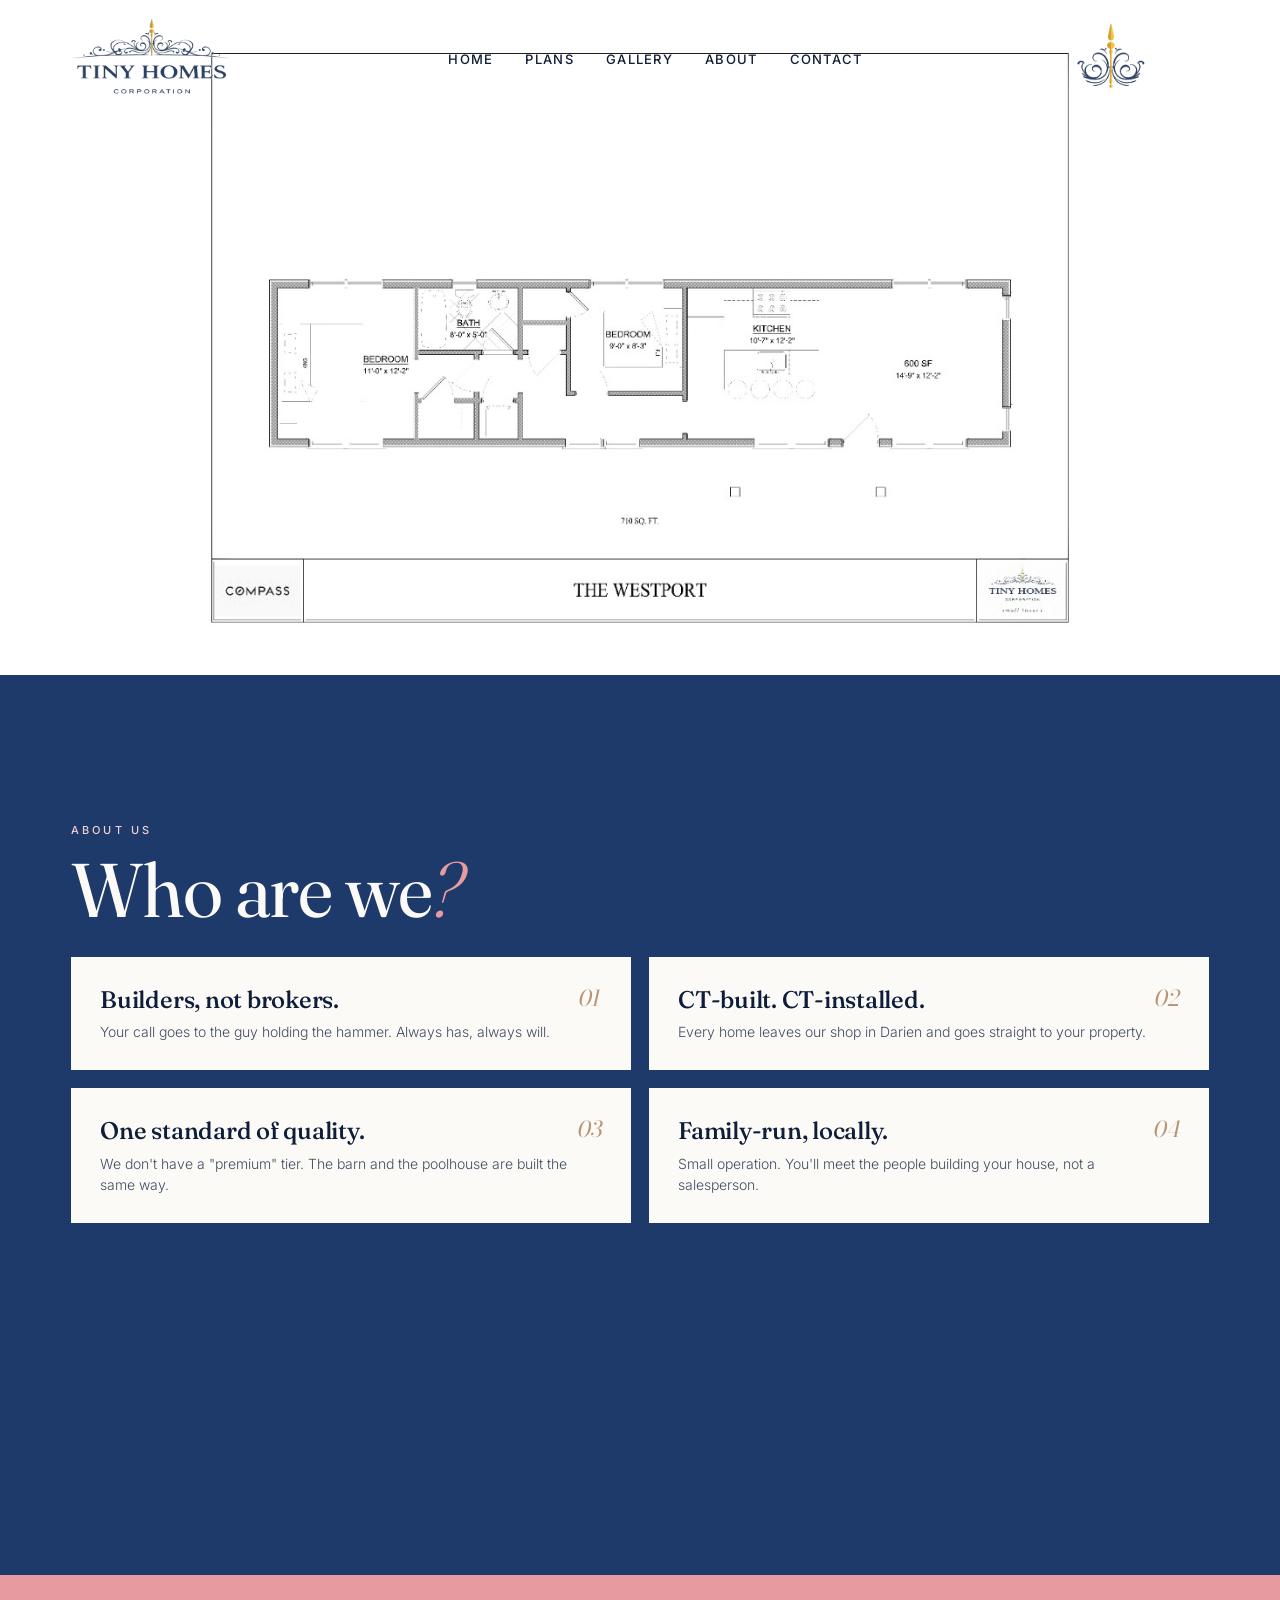
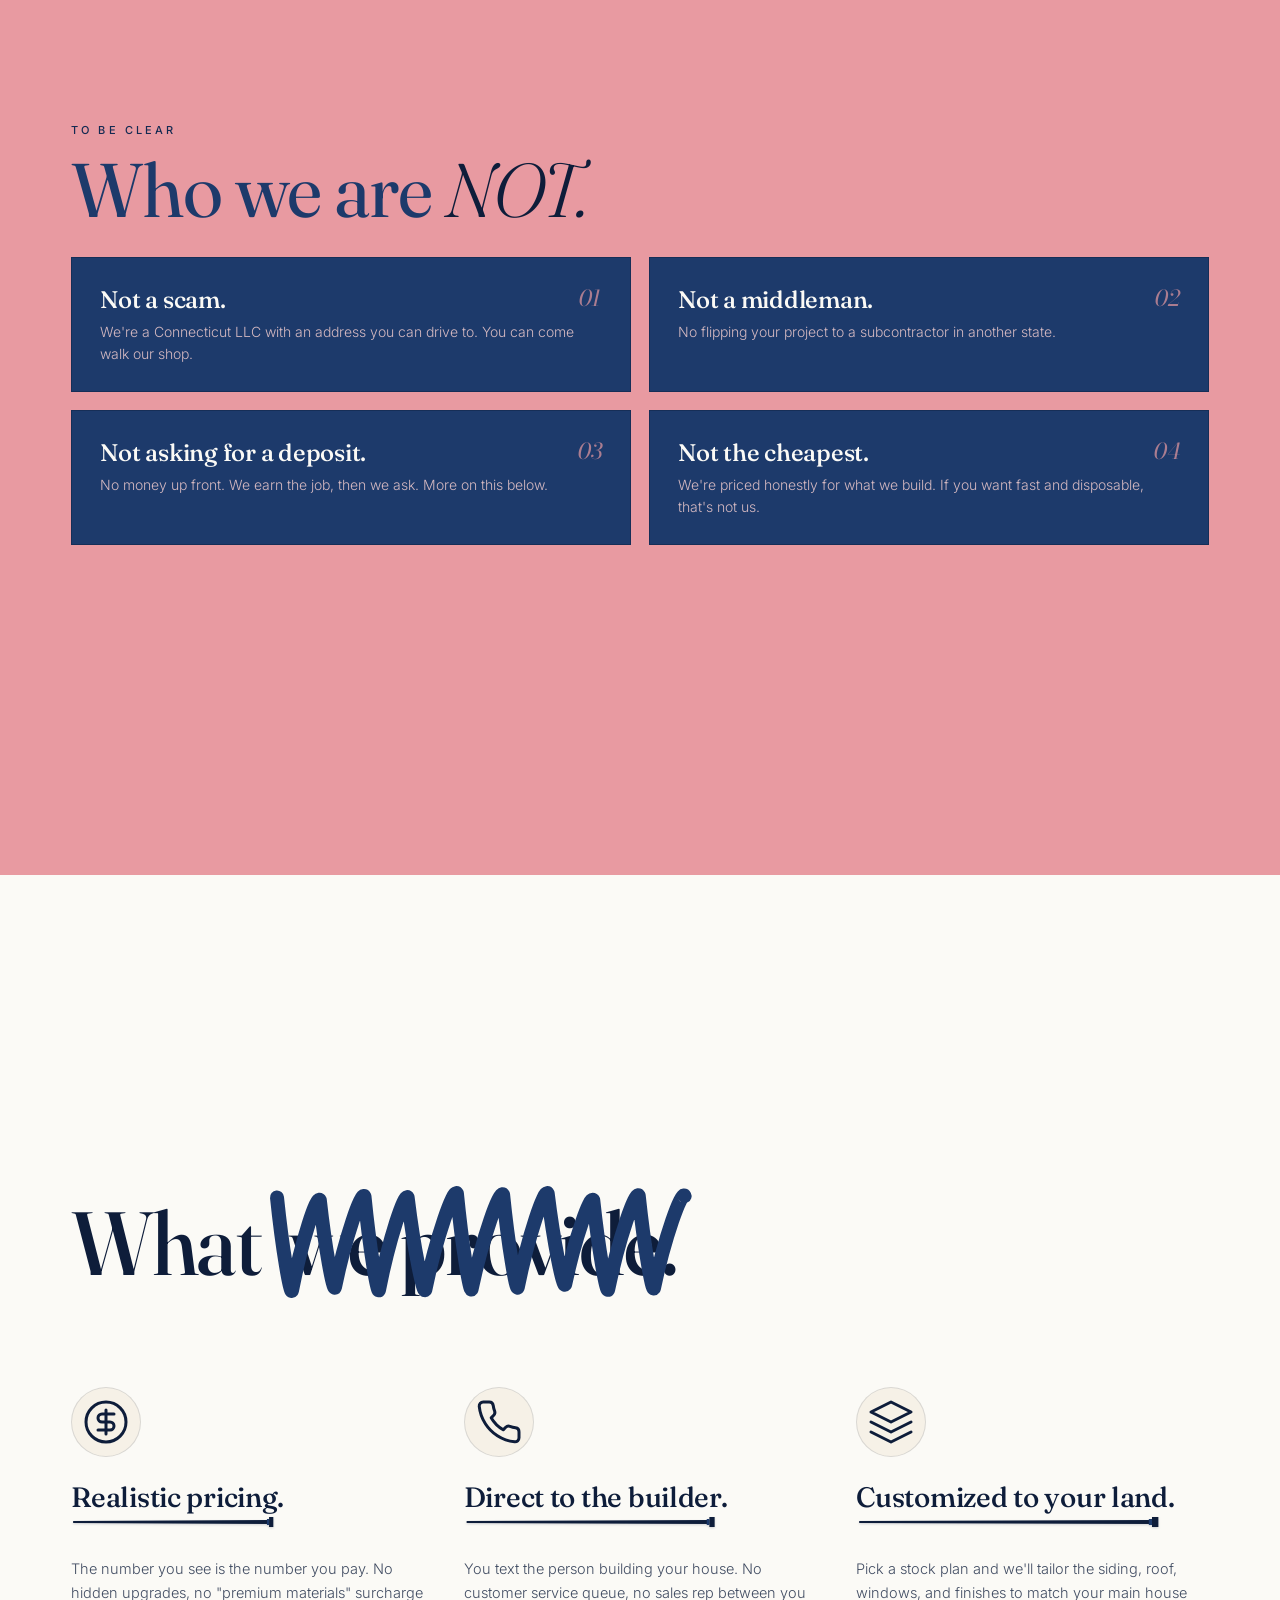
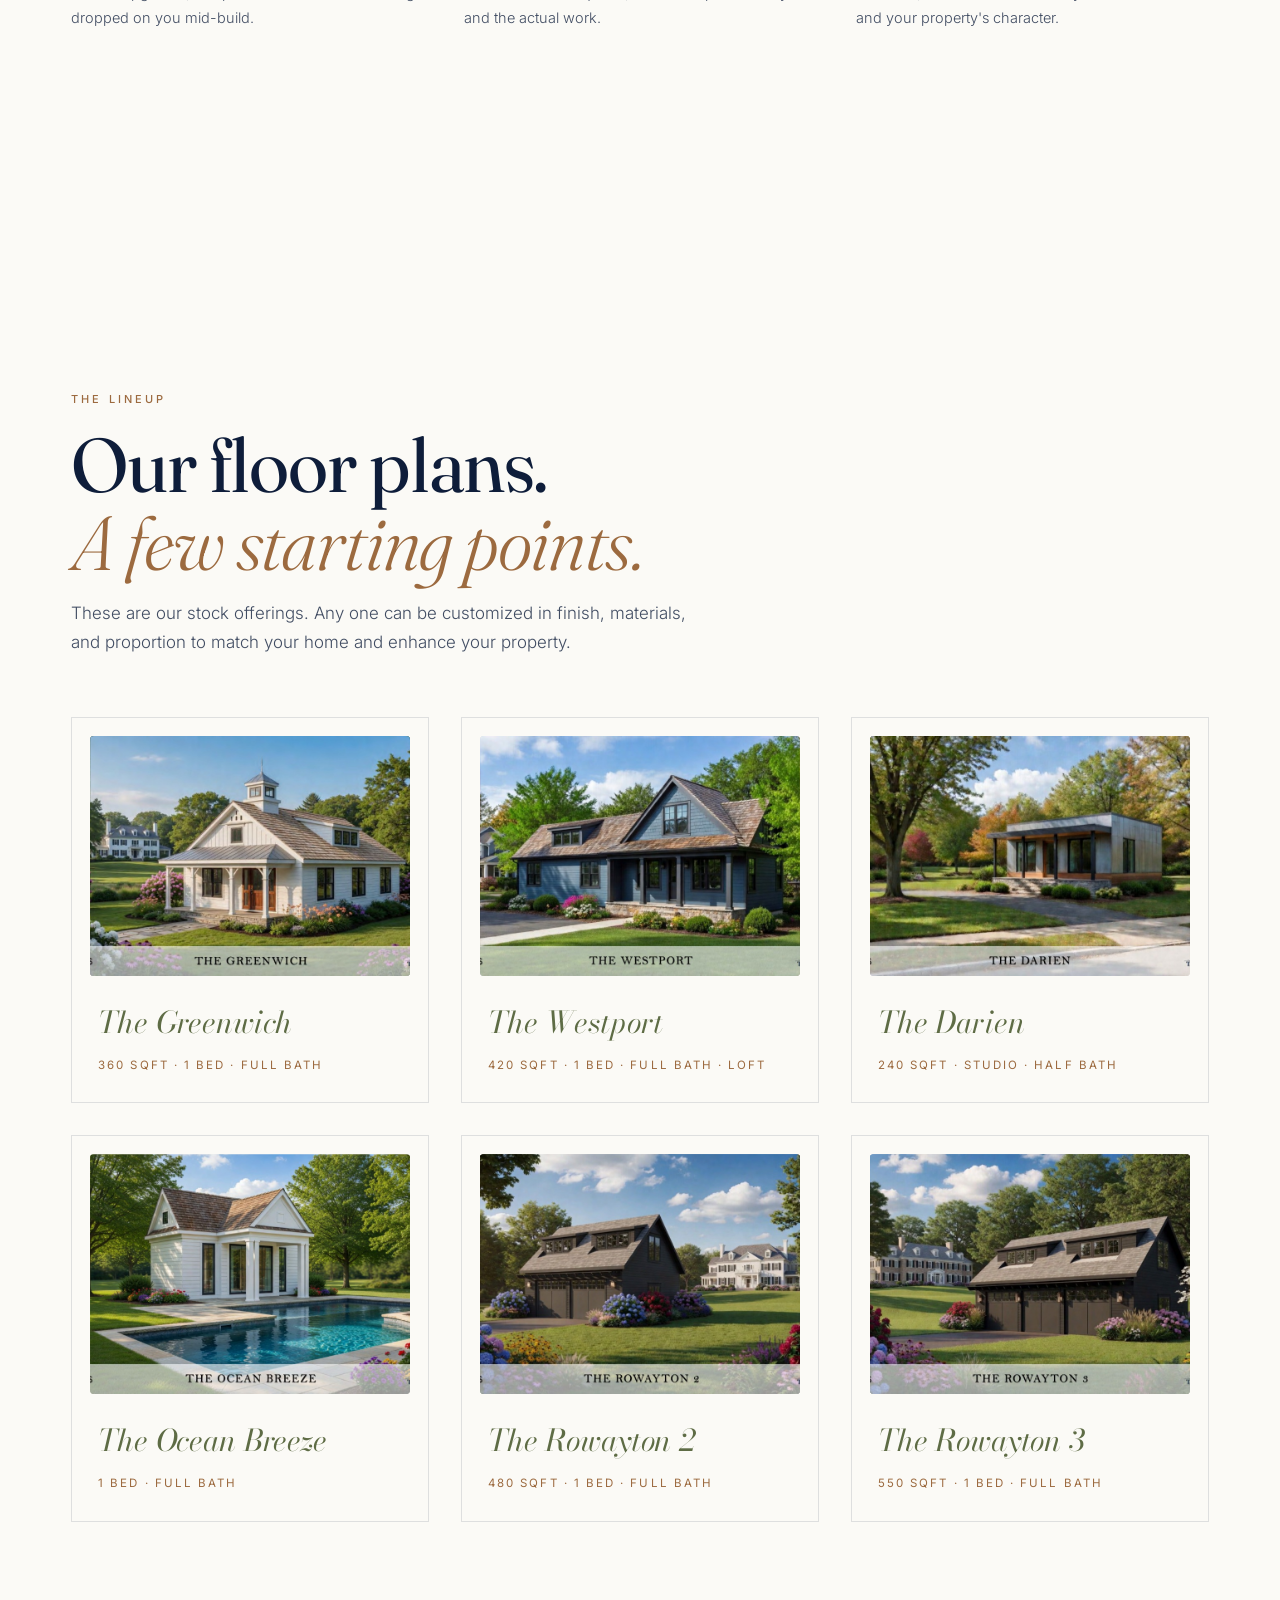
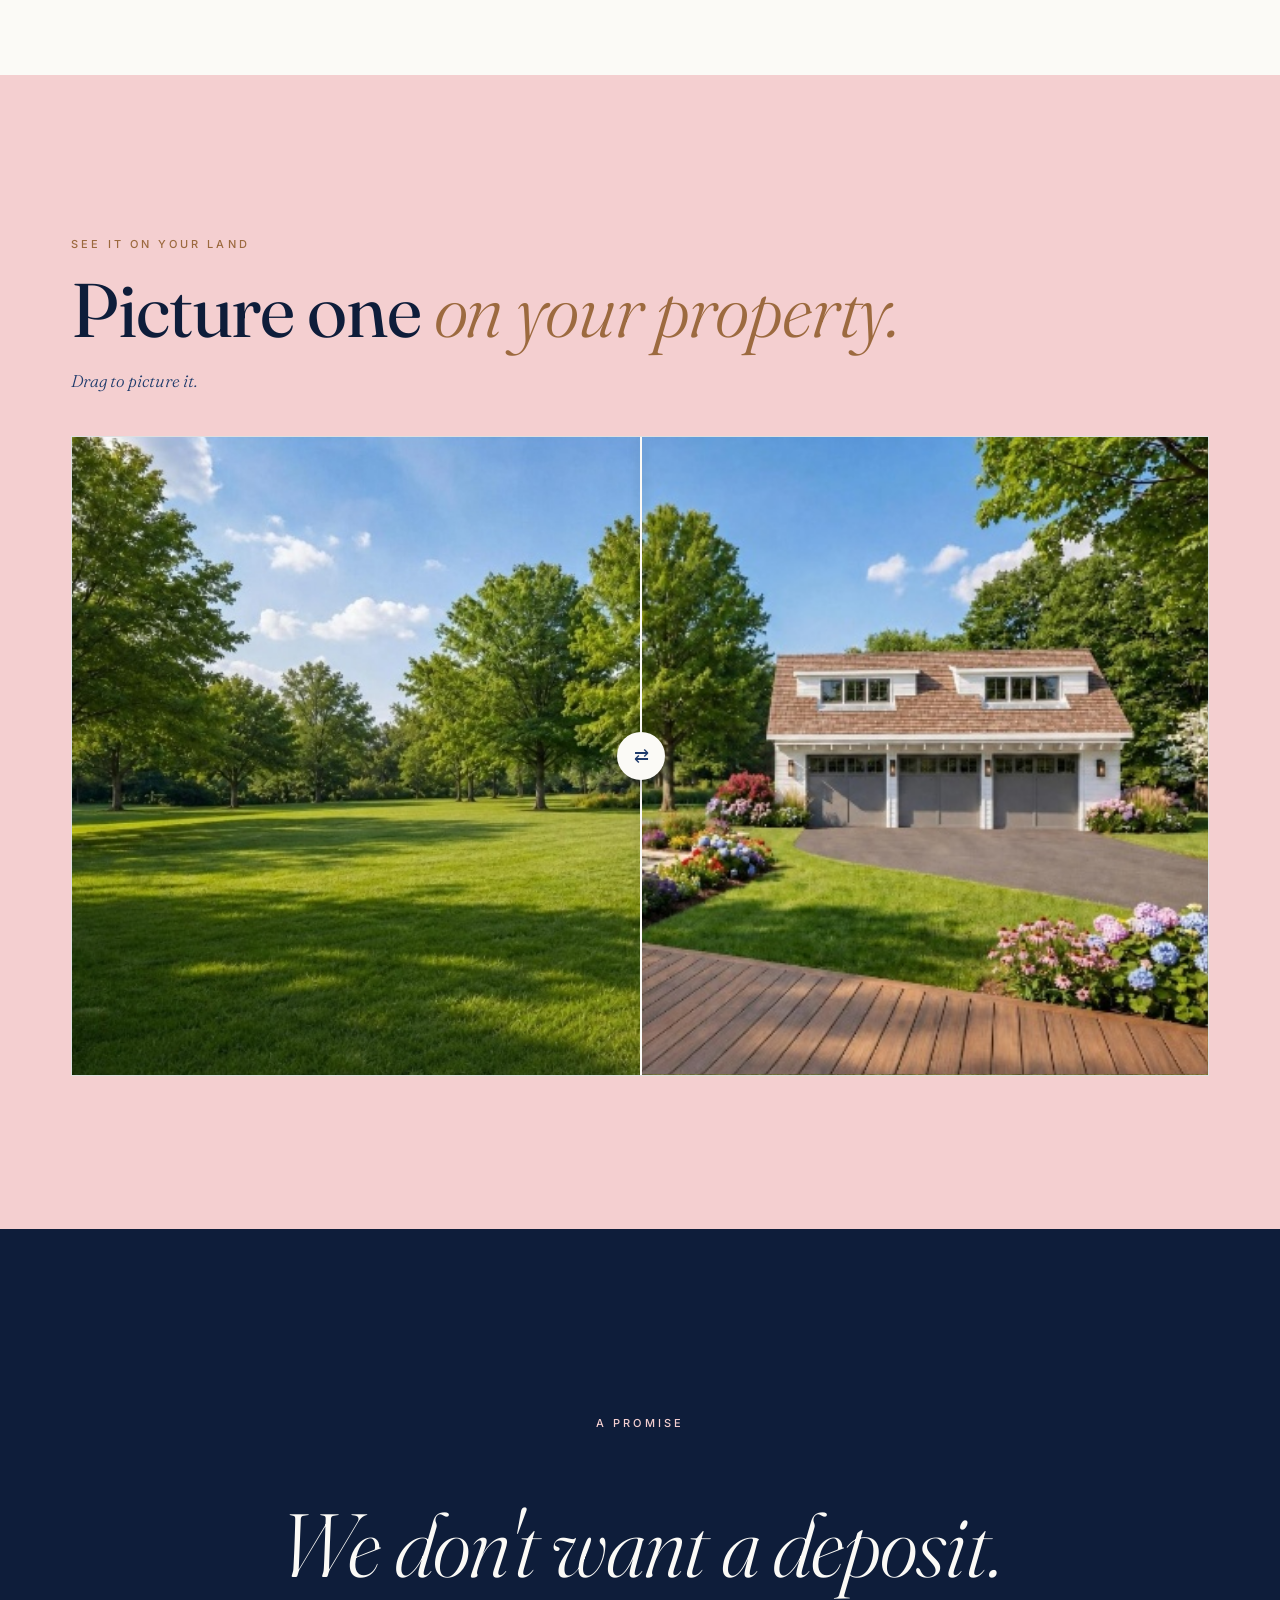
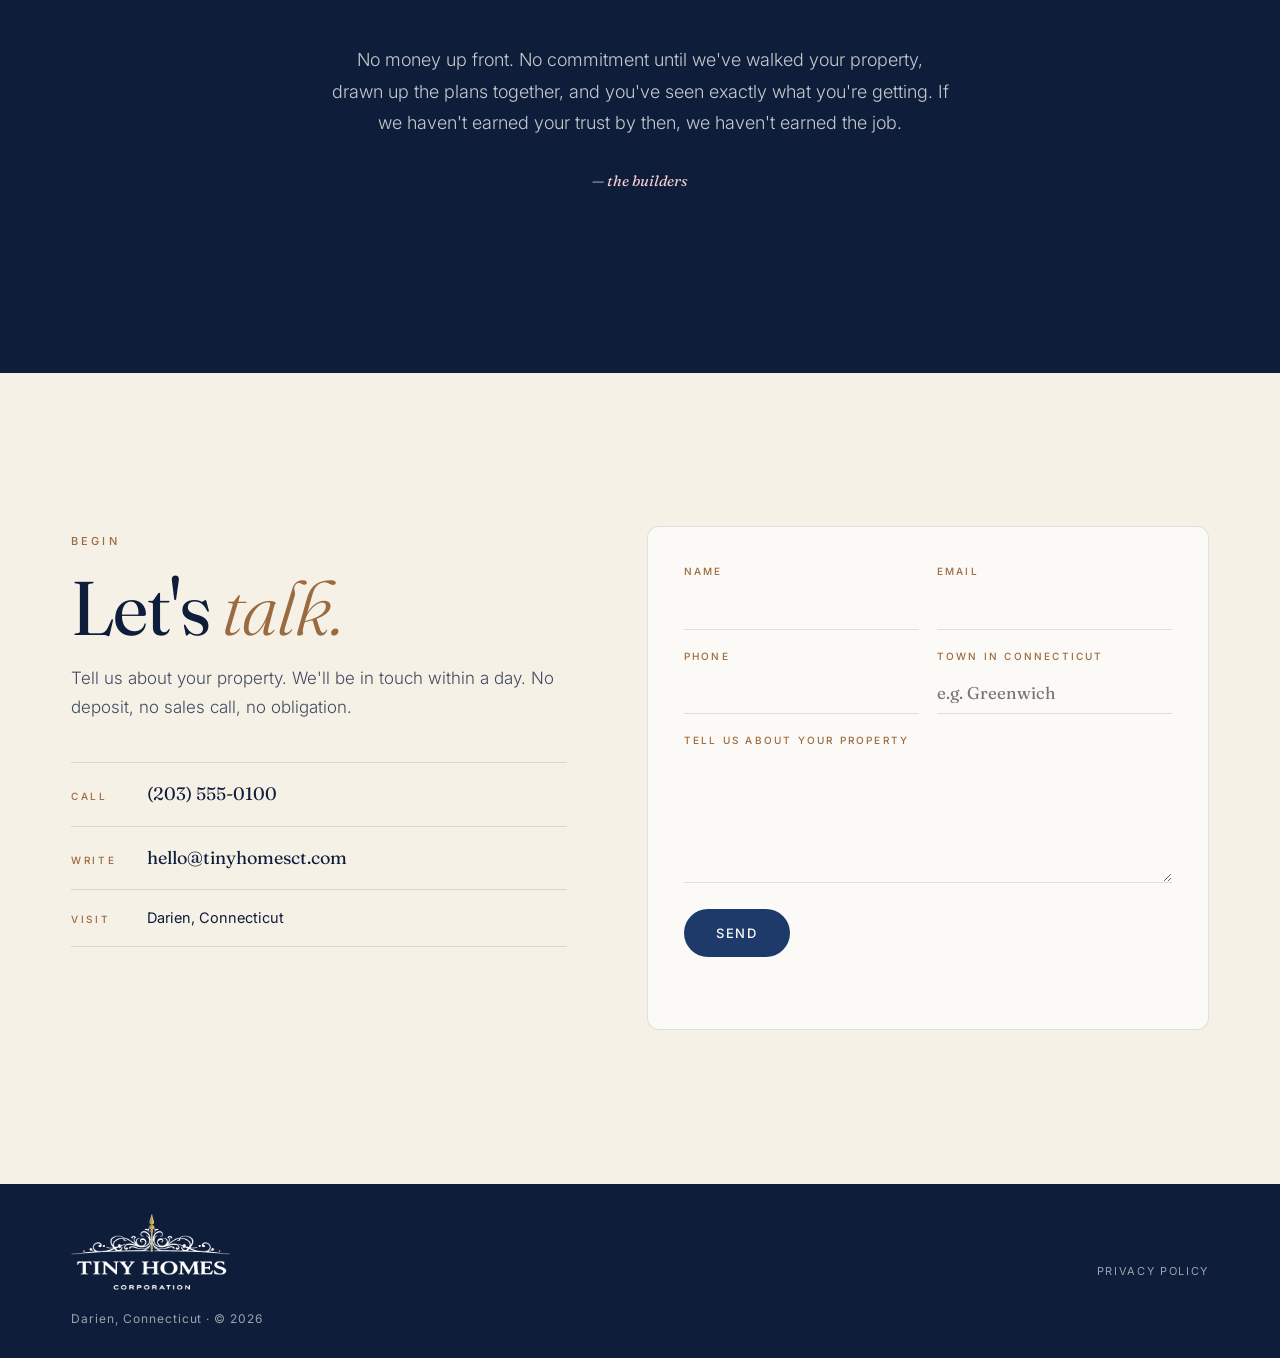
==== index.html @ 548a727f "style: change quirky title font to Gloock for thinner more elegant curves" ====
<!DOCTYPE html>
<html lang="en">
<head>
  <meta charset="UTF-8">
  <meta name="viewport" content="width=device-width, initial-scale=1.0">
  <title>Tiny Homes — Concept v2</title>
  <meta name="description" content="TinyHomes: Built by hand in Darien, Connecticut.">
  <meta property="og:image" content="/placeholder-og.jpg">
  <link rel="canonical" href="https://tinyhomesct.com/">
  <link rel="icon" href="/favicon.ico">
  <link rel="preconnect" href="https://fonts.googleapis.com">
  <link rel="preconnect" href="https://fonts.gstatic.com" crossorigin>
  <link href="https://fonts.googleapis.com/css2?family=Bodoni+Moda:ital,opsz,wght@0,6..96,400;0,6..96,500;0,6..96,700;0,6..96,900;1,6..96,400;1,6..96,500&family=Fraunces:ital,opsz,wght@0,9..144,300;0,9..144,400;0,9..144,500;0,9..144,700;0,9..144,900;1,9..144,300;1,9..144,400;1,9..144,500&family=Inter:wght@300;400;500;600&family=Caveat:wght@400;500;600;700&family=Permanent+Marker&family=Gloock&display=swap" rel="stylesheet">
  <link rel="stylesheet" href="css/styles.css">
</head>
<body class="is-home">

  <div class="grain"></div>

  <!-- ============ HEADER ============ -->
  <header class="site-header" id="siteHeader">
    <div class="header-inner">
      <a href="/index.html" class="brand-name">
        <img src="/images/logo-full.png" alt="Tiny Homes Corporation">
      </a>

      <!-- Mobile menu toggle -->
      <button class="nav-toggle" id="navToggle" aria-label="Toggle navigation">
        <span></span><span></span><span></span>
      </button>

      <nav class="site-nav" id="siteNav">
        <a href="/index.html" class="nav-link">Home</a>
        <a href="/plans.html" class="nav-link">Plans</a>
        <a href="/gallery.html" class="nav-link">Gallery</a>
        <a href="/about.html" class="nav-link">About</a>
        <a href="/contact.html" class="nav-link">Contact</a>
      </nav>

      <a href="/contact.html" class="brand-logo desktop-only">
        <img src="/images/logo.png" alt="TinyHomes">
      </a>
    </div>
  </header>

  <main>

    <!-- ============================================================
         SECTION 1 — HERO SLIDER (model showcase with Ken Burns)
         ============================================================ -->
    <section class="hero-slider" id="heroSlider">
      <div class="slider-track" id="sliderTrack">
        <!-- Slides are injected by JS from the SLIDE_DATA config -->
      </div>
    </section>

    <!-- ============================================================
         SECTION 2 — WHO ARE WE  (Set Piece #1: PAINT REVEAL via X-ray)
         Bottom layer = finished state (navy bg, white cards).
         Cover layer = beige sheet that hides the finished state.
         Paint strokes are MASK CUTOUTS on the cover — wherever
         paint "draws," the cover is erased, revealing what's below.
         Headline sits ABOVE both layers, always visible.
         ============================================================ -->
    <section class="section section-who" id="who">
      <div class="sticky-stage">

        <!-- BOTTOM LAYER: the finished state, fully built and waiting -->
        <div class="finished-state">
          <div class="container-inner">
            <p class="eyebrow">about us</p>
            <h2 class="display-h2">Who are we<em>?</em></h2>
            <ul class="bullet-grid">
              <li class="bullet-card" data-jiggle data-bullet="0">
                <span class="bullet-num">01</span>
                <h3>Builders, not brokers.</h3>
                <p>Your call goes to the guy holding the hammer. Always has, always will.</p>
              </li>
              <li class="bullet-card" data-jiggle data-bullet="1">
                <span class="bullet-num">02</span>
                <h3>CT-built. CT-installed.</h3>
                <p>Every home leaves our shop in Darien and goes straight to your property.</p>
              </li>
              <li class="bullet-card" data-jiggle data-bullet="2">
                <span class="bullet-num">03</span>
                <h3>One standard of quality.</h3>
                <p>We don't have a "premium" tier. The barn and the poolhouse are built the same way.</p>
              </li>
              <li class="bullet-card" data-jiggle data-bullet="3">
                <span class="bullet-num">04</span>
                <h3>Family-run, locally.</h3>
                <p>Small operation. You'll meet the people building your house, not a salesperson.</p>
              </li>
            </ul>
          </div>
        </div>

        <!-- COVER LAYER: SVG with internal mask. Contains a beige rect
             AND the "before" headline as SVG text. Both are masked by
             the diagonal strokes — paint reveals through both the beige
             cover AND the navy headline, exposing the white headline
             underneath at the same time. -->
        <svg class="cover-sheet" id="coverSheet" preserveAspectRatio="none"
             xmlns="http://www.w3.org/2000/svg"></svg>

      </div>
    </section>


    <!-- ============================================================
         SECTION 3 — WHO WE ARE NOT  (Set Piece #2: PAINT REVEAL #2)
         Same x-ray mechanic as section 2. Cover starts as COBALT
         (matching the painted end of section 2 — seamless continuity).
         Paint erases through to a PINK finished state with cobalt
         cards. Headline shifts from "Who we are NOT" in white-on-cobalt
         to "Who we are NOT" in cobalt-on-pink through the reveal.
         ============================================================ -->
    <section class="section section-who-not" id="who-not">
      <div class="sticky-stage">

        <!-- BOTTOM LAYER: pink finished state -->
        <div class="finished-state finished-state-pink">
          <div class="container-inner">
            <p class="eyebrow">to be clear</p>
            <h2 class="display-h2">Who we are <em>NOT.</em></h2>
            <ul class="bullet-grid">
              <li class="bullet-card bullet-card-not" data-jiggle data-bullet="0">
                <span class="bullet-num">01</span>
                <h3>Not a scam.</h3>
                <p>We're a Connecticut LLC with an address you can drive to. You can come walk our shop.</p>
              </li>
              <li class="bullet-card bullet-card-not" data-jiggle data-bullet="1">
                <span class="bullet-num">02</span>
                <h3>Not a middleman.</h3>
                <p>No flipping your project to a subcontractor in another state.</p>
              </li>
              <li class="bullet-card bullet-card-not" data-jiggle data-bullet="2">
                <span class="bullet-num">03</span>
                <h3>Not asking for a deposit.</h3>
                <p>No money up front. We earn the job, then we ask. More on this below.</p>
              </li>
              <li class="bullet-card bullet-card-not" data-jiggle data-bullet="3">
                <span class="bullet-num">04</span>
                <h3>Not the cheapest.</h3>
                <p>We're priced honestly for what we build. If you want fast and disposable, that's not us.</p>
              </li>
            </ul>
          </div>
        </div>

        <!-- COVER LAYER: cobalt SVG with internal mask + foreignObject headline -->
        <svg class="cover-sheet" id="coverSheet2" preserveAspectRatio="none"
             xmlns="http://www.w3.org/2000/svg"></svg>

      </div>
    </section>


    <!-- ============================================================
         SECTION 4 — WHAT WE PROVIDE → SCRIBBLE → MAKES US DIFFERENT
         (Set Piece #3: SCRIBBLE-OUT + HANDWRITTEN CORRECTION)
         Final reading: "What [we provide.] [makes us different.]"
         The "we provide." part gets scribbled out, with the marker
         label "makes us different." written above just that portion.
         ============================================================ -->
    <section class="section section-different" id="different">
      <div class="container">
        <div class="strike-heading" id="strikeHeading">
          <h2 class="display-h2">
            <span class="title-kept">What</span>
            <span class="title-correct" id="titleCorrect">
              <!-- handwritten label sits above the crossed-out portion -->
              <span class="marker-label" id="markerLabel">makes us different.</span>
              <!-- the printed portion being crossed out -->
              <span class="title-strike" id="titleStrike">
                <span class="scribble-target" id="scribbleTarget">we provide.</span>
                <svg class="scribble-svg" id="scribbleSvg" preserveAspectRatio="none"
                     xmlns="http://www.w3.org/2000/svg"></svg>
              </span>
            </span>
          </h2>
        </div>

        <ul class="value-row">
          <li class="value-col" data-jiggle>
            <div class="value-icon">
              <svg width="48" height="48" viewBox="0 0 24 24" fill="none" stroke="currentColor" stroke-width="1.5" stroke-linecap="round" stroke-linejoin="round" style="color: var(--ink);">
                <circle cx="12" cy="12" r="10"></circle>
                <path d="M16 8h-6a2 2 0 1 0 0 4h4a2 2 0 1 1 0 4H8"></path>
                <path d="M12 18V6"></path>
              </svg>
            </div>
            <div class="nailed-title">
              <h3>Realistic pricing.</h3>
              <!-- horizontal nail side-profile: shaft + rectangular head on the right -->
              <svg class="nail-h" viewBox="0 0 200 14" preserveAspectRatio="none" xmlns="http://www.w3.org/2000/svg" aria-hidden="true">
                <!-- shaft: long thin tapered polygon -->
                <polygon class="nail-shaft" points="2,6 186,5 186,9 2,8" fill="#0e1d3a"/>
                <!-- head: thin vertical rectangle, slightly taller than shaft -->
                <rect class="nail-head" x="186" y="2" width="4" height="10" fill="#0e1d3a"/>
                <!-- tiny flange on the inside edge of the head for dimension -->
                <rect x="184" y="4" width="2" height="6" fill="#1d3a6b"/>
              </svg>
            </div>
            <p>The number you see is the number you pay. No hidden upgrades, no "premium materials" surcharge dropped on you mid-build.</p>
          </li>
          <li class="value-col" data-jiggle>
            <div class="value-icon">
              <svg width="48" height="48" viewBox="0 0 24 24" fill="none" stroke="currentColor" stroke-width="1.5" stroke-linecap="round" stroke-linejoin="round" style="color: var(--ink);">
                <path d="M22 16.92v3a2 2 0 0 1-2.18 2 19.79 19.79 0 0 1-8.63-3.07 19.5 19.5 0 0 1-6-6 19.79 19.79 0 0 1-3.07-8.67A2 2 0 0 1 4.11 2h3a2 2 0 0 1 2 1.72 12.84 12.84 0 0 0 .7 2.81 2 2 0 0 1-.45 2.11L8.09 9.91a16 16 0 0 0 6 6l1.27-1.27a2 2 0 0 1 2.11-.45 12.84 12.84 0 0 0 2.81.7A2 2 0 0 1 22 16.92z"></path>
              </svg>
            </div>
            <div class="nailed-title">
              <h3>Direct to the builder.</h3>
              <svg class="nail-h" viewBox="0 0 200 14" preserveAspectRatio="none" xmlns="http://www.w3.org/2000/svg" aria-hidden="true">
                <polygon class="nail-shaft" points="2,6 186,5 186,9 2,8" fill="#0e1d3a"/>
                <rect class="nail-head" x="186" y="2" width="4" height="10" fill="#0e1d3a"/>
                <rect x="184" y="4" width="2" height="6" fill="#1d3a6b"/>
              </svg>
            </div>
            <p>You text the person building your house. No customer service queue, no sales rep between you and the actual work.</p>
          </li>
          <li class="value-col" data-jiggle>
            <div class="value-icon">
              <svg width="48" height="48" viewBox="0 0 24 24" fill="none" stroke="currentColor" stroke-width="1.5" stroke-linecap="round" stroke-linejoin="round" style="color: var(--ink);">
                <path d="M12 2L2 7l10 5 10-5-10-5z"></path>
                <path d="M2 17l10 5 10-5"></path>
                <path d="M2 12l10 5 10-5"></path>
              </svg>
            </div>
            <div class="nailed-title">
              <h3>Customized to your land.</h3>
              <svg class="nail-h" viewBox="0 0 200 14" preserveAspectRatio="none" xmlns="http://www.w3.org/2000/svg" aria-hidden="true">
                <polygon class="nail-shaft" points="2,6 186,5 186,9 2,8" fill="#0e1d3a"/>
                <rect class="nail-head" x="186" y="2" width="4" height="10" fill="#0e1d3a"/>
                <rect x="184" y="4" width="2" height="6" fill="#1d3a6b"/>
              </svg>
            </div>
            <p>Pick a stock plan and we'll tailor the siding, roof, windows, and finishes to match your main house and your property's character.</p>
          </li>
        </ul>
      </div>
    </section>


    <!-- ============================================================
         SECTION 5 — OUR FLOOR PLANS
         ============================================================ -->
    <section class="section section-plans" id="plans">
      <div class="container">
        <p class="eyebrow">the lineup</p>
        <h2 class="display-h2">Our floor plans.<br><em>A few starting points.</em></h2>
        <p class="lead">These are our stock offerings. Any one can be customized in finish, materials, and proportion to match your home and enhance your property.</p>

        <div class="plan-grid" id="planGrid">
          <!-- Populated by JS -->
        </div>
      </div>
    </section>


    <!-- ============================================================
         SECTION 6 — BEFORE / AFTER SLIDER
         ============================================================ -->
    <section class="section section-slider" id="slider">
      <div class="container">
        <p class="eyebrow">see it on your land</p>
        <h2 class="display-h2">Picture one <em>on your property.</em></h2>
        <p class="lead">Drag to picture it.</p>

        <div class="ba-slider" id="baSlider">
          <div class="ba-layer ba-empty">
            <img src="/images/ba-before.jpg" alt="Empty backyard before tiny home" class="ba-image">
            <!-- "before" caption lives on the bottom layer with the before-image -->
            <span class="ba-cap ba-cap-before">your house before</span>
          </div>
          <div class="ba-layer ba-with" id="baWith">
            <img src="/images/ba-after.jpg" alt="House with pool house" class="ba-image">
            <!-- "after" caption lives on the top (clipped) layer with the after-image.
                 Both the image AND caption get clipped by the slider's clip-path. -->
            <span class="ba-cap ba-cap-after">your house after</span>
          </div>
          <div class="ba-handle" id="baHandle">
            <span class="ba-handle-icon">⇄</span>
          </div>
        </div>
      </div>
    </section>


    <!-- ============================================================
         SECTION 7 — "WE DON'T WANT A DEPOSIT" (Set Piece #5: HANDWRITTEN)
         ============================================================ -->
    <section class="section section-deposit" id="deposit">
      <div class="container">
        <p class="eyebrow eyebrow-light">a promise</p>
        <div class="handwritten-target" id="handwrittenTarget">
          <!-- handwritten SVG goes here when animation is added -->
          <h2 class="handwritten-fallback">We don't want a deposit.</h2>
        </div>
        <p class="deposit-body">
          No money up front. No commitment until we've walked your property, drawn up the plans together, and you've seen exactly what you're getting. If we haven't earned your trust by then, we haven't earned the job.
        </p>
        <p class="deposit-signature"><em>— the builders</em></p>
      </div>
    </section>


    <!-- ============================================================
         SECTION 8 — LET'S TALK (CONTACT FORM)
         ============================================================ -->
    <section class="section section-talk" id="contact">
      <div class="container talk-grid">
        <div class="talk-left">
          <p class="eyebrow">begin</p>
          <h2 class="display-h2">Let's <em>talk.</em></h2>
          <p class="lead">Tell us about your property. We'll be in touch within a day. No deposit, no sales call, no obligation.</p>
          <ul class="contact-points">
            <li><strong>Call</strong> <a href="tel:+12035550100">(203) 555-0100</a></li>
            <li><strong>Write</strong> <a href="mailto:hello@tinyhomesct.com">hello@tinyhomesct.com</a></li>
            <li><strong>Visit</strong> Darien, Connecticut</li>
          </ul>
        </div>

        <form class="talk-form" id="contactForm" novalidate>
          <input type="hidden" name="sourcePage" id="sourcePage" value="">
          <input type="text" name="website" class="hp-field" tabindex="-1" autocomplete="off">
          <label>
            <span>Name</span>
            <input type="text" name="name" required>
          </label>
          <label>
            <span>Email</span>
            <input type="email" name="email" required>
          </label>
          <label>
            <span>Phone</span>
            <input type="tel" name="phone">
          </label>
          <label>
            <span>Town in Connecticut</span>
            <input type="text" name="town" placeholder="e.g. Greenwich">
          </label>
          <label class="full">
            <span>Tell us about your property</span>
            <textarea name="message" rows="5" required></textarea>
          </label>
          <button type="submit" class="btn btn-primary">Send</button>
          <p class="form-feedback" id="formFeedback" aria-live="polite"></p>
        </form>
      </div>
    </section>


    <!-- ============ FOOTER ============ -->
    <footer class="site-footer">
      <div class="container footer-inner">
        <div class="footer-left">
          <img src="/images/logo-full-white.png" alt="Tiny Homes Corporation" class="footer-logo">
          <p class="footer-meta">Darien, Connecticut &middot; © 2026</p>
        </div>
        <div class="footer-right">
          <a href="/privacy.html" class="footer-link">Privacy Policy</a>
        </div>
      </div>
    </footer>

    <button class="back-to-top" id="backToTop" aria-label="Back to top">
      <svg viewBox="0 0 24 24" fill="none" stroke="currentColor" stroke-width="2" stroke-linecap="round" stroke-linejoin="round">
        <path d="M12 19V5M5 12l7-7 7 7"/>
      </svg>
    </button>

  </main>

  <div class="plan-modal" id="planModal">
    <div class="modal-content">
      <button class="modal-close" onclick="closeModal()">&times;</button>
      <div class="modal-image" id="modalImage"></div>
      <div class="modal-details">
        <h2 id="modalTitle" style="font-family: var(--quirky); font-size: 48px; color: var(--olive-d); font-weight: 400; margin-bottom: 8px;"></h2>
        <div class="modal-spec" id="modalSpec" style="font-family: var(--body); font-size: 14px; letter-spacing: 0.1em; color: var(--cognac); text-transform: uppercase; margin-bottom: 24px;"></div>
        <div class="modal-desc" style="color: var(--ink); line-height: 1.6;">
          <p>This is a placeholder description for the floor plan. We can customize the exterior to match your main house, adjust window placements for your specific views, and tweak the interior layout.</p>
        </div>
        <div style="display: flex; gap: 16px; margin-top: 32px;">
          <a href="#" id="modalSeeMore" class="btn btn-ghost">See More</a>
          <a href="/contact.html" class="btn btn-primary">Request This Plan</a>
        </div>
      </div>
    </div>
  </div>

  <script src="js/data.js"></script>

  <script src="js/app.js"></script>
</body>
</html>
---- css/styles.css ----
/* =========================================================
   MAISON — Tiny Homes v2
   Gold Coast / Hockney Riviera palette
   Fraunces + Bodoni Moda + Inter
   No gradients. Flat colors. Hairline detail.
   ========================================================= */

:root {
  /* palette */
  --white:    #fbfaf6;
  --paper:    #f6f1e7;
  --blush:    #f4cfd0;
  --pink:     #e89aa1;
  --sand:     #e9d9bb;
  --cognac:   #9c6a3f;
  --cognac-d: #7a5230;
  --olive:    #7a8a5e;   /* touch of dusty sage, used ONLY in warm sections */
  --olive-d:  #5e6c45;
  --cobalt:   #1d3a6b;
  --cobalt-d: #142a52;
  --ink:      #0e1d3a;
  --muted:    #7a8398;
  --line:     rgba(14, 29, 58, 0.12);
  --line-soft: rgba(14, 29, 58, 0.06);

  /* type */
  --display:  'Bodoni Moda', 'Didot', Georgia, serif;
  --serif:    'Fraunces', Georgia, serif;
  --body:     'Inter', -apple-system, BlinkMacSystemFont, sans-serif;
  --script:   'Caveat', cursive;
  --quirky:   'Gloock', serif;

  /* sizing */
  --max-w: 1240px;
  --gutter: clamp(20px, 4vw, 56px);
  --pill: 100px;

  /* motion */
  --ease: cubic-bezier(0.2, 0.7, 0.3, 1);
  --ease-out: cubic-bezier(0.16, 1, 0.3, 1);
}

* { margin: 0; padding: 0; box-sizing: border-box; }
html { scroll-behavior: smooth; }
html, body { overscroll-behavior-y: none; }
body {
  font-family: var(--body);
  font-weight: 400;
  font-size: 16px;
  line-height: 1.65;
  color: var(--ink);
  background: var(--white);
  -webkit-font-smoothing: antialiased;
  -moz-osx-font-smoothing: grayscale;
  overflow-x: hidden;
}

img { max-width: 100%; display: block; }
a { color: inherit; text-decoration: none; }
button { font-family: inherit; cursor: pointer; border: none; background: none; }

/* paper grain overlay — subtle, on top of everything below modals */
.grain {
  position: fixed;
  inset: 0;
  pointer-events: none;
  z-index: 1;
  opacity: 0.05;
  mix-blend-mode: multiply;
  background-image: url("data:image/svg+xml;utf8,<svg xmlns='http://www.w3.org/2000/svg' width='240' height='240'><filter id='n'><feTurbulence type='fractalNoise' baseFrequency='0.85' numOctaves='2' stitchTiles='stitch'/></filter><rect width='100%' height='100%' filter='url(%23n)'/></svg>");
}

/* container */
.container {
  width: 100%;
  max-width: var(--max-w);
  margin: 0 auto;
  padding: 0 var(--gutter);
  position: relative;
  z-index: 2;
}

/* =========================================================
   PLACEHOLDERS
   ========================================================= */
.placeholder {
  background: repeating-linear-gradient(
    45deg,
    rgba(14, 29, 58, 0.04),
    rgba(14, 29, 58, 0.04) 8px,
    rgba(14, 29, 58, 0.07) 8px,
    rgba(14, 29, 58, 0.07) 16px
  );
  border: 1.5px dashed rgba(14, 29, 58, 0.28);
  color: rgba(14, 29, 58, 0.55);
  font-family: 'Courier New', monospace;
  font-size: 11px;
  line-height: 1.5;
  padding: 14px;
  display: flex;
  align-items: center;
  justify-content: center;
  text-align: center;
  letter-spacing: 0.02em;
}
.placeholder-logo { width: 60px; height: 60px; border-radius: 50%; font-size: 9px; }
.placeholder-hero { aspect-ratio: 4/3; }
.placeholder-icon { aspect-ratio: 1; width: 60px; font-size: 9px; }
.placeholder-plan { aspect-ratio: 4/3; }
.placeholder-ba { aspect-ratio: 16/9; min-height: 320px; }

/* =========================================================
   HEADER
   ========================================================= */
.site-header {
  position: fixed;
  top: 0; left: 0; right: 0;
  z-index: 100;
  padding: 24px 0;
  background: rgba(251, 250, 246, 0.92);
  backdrop-filter: blur(12px);
  -webkit-backdrop-filter: blur(12px);
  border-bottom: 1px solid var(--line-soft);
  transition: background 0.4s var(--ease), backdrop-filter 0.4s var(--ease), padding 0.3s var(--ease);
}
body.is-home .site-header:not(.scrolled) {
  background: transparent;
  backdrop-filter: none;
  -webkit-backdrop-filter: none;
  border-bottom: none;
  padding: 32px 0;
}
.site-header.scrolled {
  /* No overrides needed if default is already scrolled state */
}
.header-inner {
  max-width: var(--max-w);
  margin: 0 auto;
  padding: 0 var(--gutter);
  display: flex;
  align-items: center;
  justify-content: space-between;
}
.brand-name {
  display: flex;
  align-items: center;
  line-height: 1;
}
.brand-name img {
  height: 55px;
  width: auto;
  display: block;
  transform: translateY(-14px) scale(2);
  transform-origin: left top;
}
.brand-mark {
  display: none;
}
.brand-sub {
  display: none;
}
body.is-home .site-header:not(.scrolled) .brand-name img,
body.is-home .site-header:not(.scrolled) .brand-logo img {
  filter: brightness(0) invert(1);
}
.brand-logo {
  display: block;
  width: 50px; height: 50px;
  transform: translateY(-76px) scale(4);
  transform-origin: right top;
}
.brand-logo img {
  width: 100%;
  height: 100%;
  object-fit: contain;
}

/* =========================================================
   TYPOGRAPHY HELPERS
   ========================================================= */
.eyebrow {
  display: inline-block;
  font-family: var(--body);
  font-size: 11px;
  font-weight: 500;
  letter-spacing: 0.28em;
  text-transform: uppercase;
  color: var(--cognac);
  margin-bottom: 18px;
}
.eyebrow-light { color: var(--blush); }

.display-h2 {
  font-family: var(--serif);
  font-weight: 400;
  font-size: clamp(38px, 6vw, 76px);
  line-height: 1.02;
  letter-spacing: -0.015em;
  color: var(--ink);
  margin-bottom: 18px;
}
.display-h2 em {
  font-family: var(--serif);
  font-style: italic;
  font-weight: 300;
  color: var(--cognac);
}
.display-h2.light { color: var(--white); }
.display-h2.light em { color: var(--pink); }

.lead {
  font-family: var(--body);
  font-weight: 300;
  font-size: clamp(15px, 1.5vw, 17px);
  color: var(--ink);
  opacity: 0.78;
  max-width: 620px;
  margin-bottom: 40px;
  line-height: 1.7;
}

/* =========================================================
   BUTTONS
   ========================================================= */
.btn {
  display: inline-flex;
  align-items: center;
  justify-content: center;
  font-family: var(--body);
  font-weight: 500;
  font-size: 13px;
  letter-spacing: 0.14em;
  text-transform: uppercase;
  padding: 16px 32px;
  border-radius: var(--pill);
  transition: all 0.35s var(--ease);
  cursor: pointer;
  white-space: nowrap;
  position: relative;
}
.btn-primary {
  background: var(--cobalt);
  color: var(--white);
}
.btn-primary:hover {
  background: var(--cobalt-d);
  transform: translateY(-2px);
  box-shadow: 0 14px 30px rgba(29, 58, 107, 0.25);
}
.btn-ghost {
  background: transparent;
  color: var(--ink);
  border: 1px solid rgba(14, 29, 58, 0.4);
}
.btn-ghost:hover {
  border-color: var(--ink);
  background: var(--ink);
  color: var(--white);
}

/* =========================================================
   SECTION 1 — HERO (collage bg, centered TINYHOMES, ~70vh)
/* =========================================================
   HERO SLIDER
   ========================================================= */
.hero-slider {
  position: relative;
  width: 100%;
  height: 75vh;
  min-height: 520px;
  overflow: hidden;
  background: var(--ink);
}

/* --- Slide track & individual slides --- */
.slider-track {
  position: absolute;
  inset: 0;
  z-index: 1;
}

@keyframes wipe-in {
  0%   { clip-path: polygon(0 0, 0 0, 0 100%, 0 100%); }
  100% { clip-path: polygon(0 0, 100% 0, 100% 100%, 0 100%); }
}

.slider-slide {
  position: absolute;
  inset: 0;
  z-index: 1;
  opacity: 0;
  will-change: clip-path, opacity;
}
.slider-slide.prev {
  z-index: 2;
  opacity: 1;
  clip-path: polygon(0 0, 100% 0, 100% 100%, 0 100%);
}
.slider-slide.active {
  z-index: 3;
  opacity: 1;
  /* Left to right wipe transition */
  animation: wipe-in 1.4s cubic-bezier(0.77, 0, 0.175, 1) forwards;
}

.slider-slide img {
  width: 100%;
  height: 100%;
  object-fit: cover;
  display: block;
}

/* Floorplan images should not be cropped/zoomed */
.slider-slide.is-floorplan {
  background: white;
}
.slider-slide.is-floorplan img {
  object-fit: contain;
  padding: 40px;
}


@keyframes bob {
  0%, 100% { transform: translateY(0); }
  50% { transform: translateY(6px); }
}

/* --- Navbar color crossfade for slider --- */
body.is-home .site-header:not(.scrolled) .nav-link,
body.is-home .site-header:not(.scrolled) .nav-toggle span {
  transition: color 0.8s ease, background 0.8s ease;
}
body.is-home .site-header.nav-dark:not(.scrolled) .nav-link {
  color: var(--ink);
}
body.is-home .site-header.nav-dark:not(.scrolled) .nav-toggle span {
  background: var(--ink);
}
body.is-home .site-header.nav-mixed:not(.scrolled) .nav-link {
  color: var(--ink);
}
body.is-home .site-header.nav-mixed:not(.scrolled) .nav-toggle span {
  background: var(--ink);
}
body.is-home .site-header.nav-dark:not(.scrolled) .brand-name img {
  filter: none;
}
body.is-home .site-header.nav-dark:not(.scrolled) .brand-logo img {
  filter: none;
}
body.is-home .site-header.nav-dark:not(.scrolled) .scroll-cue-hero {
  color: var(--ink);
}
body.is-home .site-header.nav-dark:not(.scrolled) .slider-model {
  color: var(--ink);
  text-shadow: 0 2px 16px rgba(255,255,255,0.3);
}

/* =========================================================
   SECTIONS — generic spacing
   ========================================================= */
.section {
  padding: clamp(80px, 12vw, 160px) 0;
  position: relative;
}

/* =========================================================
   SECTION 2 — WHO ARE WE  (Paint Reveal — X-RAY approach)
   Layers (bottom to top):
     1. .finished-state  — the navy "after" state, always present
     2. .cover-sheet     — opaque beige sheet that hides it; the
                           paint mask cuts holes in this sheet,
                           revealing what's underneath
     3. .who-headline    — headline floats above everything,
                           always visible
   ========================================================= */
.section-who {
  padding: 0;
  position: relative;
  height: 180vh;
}
.section-who .sticky-stage {
  position: sticky;
  top: 0;
  height: 100vh;
  overflow: hidden;
}

/* BOTTOM LAYER — the finished state */
.finished-state {
  position: absolute;
  inset: 0;
  z-index: 1;
  background: var(--cobalt);
  display: flex;
  align-items: flex-start;
  justify-content: center;
}
.finished-state .container-inner {
  width: 100%;
  max-width: var(--max-w);
  margin: 0 auto;
  padding: clamp(100px, 11vw, 140px) var(--gutter) clamp(40px, 6vw, 80px);
}
.finished-state .display-h2 {
  margin-bottom: 28px !important;
}
.finished-state .eyebrow {
  margin-bottom: 12px;
}
.finished-state .bullet-grid {
  gap: 18px;
  margin-top: 28px;
}
.finished-state .bullet-card {
  padding: 28px 28px 26px;
}
.finished-state .bullet-card h3 {
  font-size: clamp(20px, 2vw, 24px);
  margin-bottom: 8px;
}
.finished-state .bullet-card p {
  font-size: 14px;
  line-height: 1.55;
}

/* COVER LAYER — inline SVG sitting over the finished state.
   Contains a beige rect that gets erased internally by an SVG mask
   whose stroke elements draw in as scroll progresses. */
.cover-sheet {
  position: absolute;
  inset: 0;
  z-index: 2;
  width: 100%;
  height: 100%;
  pointer-events: none;
}

/* HEADLINE — TWO COPIES exist at the same position:
   1. Bottom layer (.finished-state .display-h2) — AFTER colors (white/pink)
   2. Inside cover SVG foreignObject (.who-headline-fo) — BEFORE colors,
      masked by the same paint mask so it gets erased exactly like the
      beige rect. Half navy, half white during transition. */
.who-headline-fo {
  width: 100%;
  height: 100%;
  pointer-events: none;
  display: flex;
  align-items: flex-start;
  justify-content: center;
}
.who-headline-fo .container-inner {
  width: 100%;
  max-width: var(--max-w);
  margin: 0 auto;
  padding: clamp(100px, 11vw, 140px) var(--gutter) clamp(40px, 6vw, 80px);
}
.who-headline-fo .eyebrow {
  display: inline-block;
  font-family: var(--body);
  font-size: 11px;
  font-weight: 500;
  letter-spacing: 0.28em;
  text-transform: uppercase;
  color: var(--cognac);
  margin-bottom: 12px;
}
.who-headline-fo .display-h2 {
  font-family: var(--serif);
  font-weight: 400;
  font-size: clamp(38px, 6vw, 76px);
  line-height: 1.02;
  letter-spacing: -0.015em;
  color: var(--ink);
  margin: 0 0 28px;
}
.who-headline-fo .display-h2 em {
  font-family: var(--serif);
  font-style: italic;
  font-weight: 300;
  color: var(--cognac);
}

/* Section 2 cover headline — white text on cobalt cover */
.who-headline-fo-light .eyebrow { color: var(--blush); }
.who-headline-fo-light .display-h2 { color: var(--white); }
.who-headline-fo-light .display-h2 em { color: var(--pink); font-style: italic; }

/* bottom-layer headline (inside .finished-state) — AFTER colors */
.finished-state .eyebrow { color: var(--blush); }
.finished-state .display-h2 { color: var(--white); margin-bottom: 32px; }
.finished-state .display-h2 em { color: var(--pink); }

/* bullets on the finished state — fully visible, no clip-path */
.bullet-grid {
  list-style: none;
  display: grid;
  grid-template-columns: repeat(2, 1fr);
  gap: 24px;
  margin-top: 0;
}
.bullet-card {
  background: var(--white);
  border: 1px solid rgba(255, 255, 255, 0.15);
  padding: 38px 32px 32px;
  position: relative;
  transition: transform 0.4s var(--ease), box-shadow 0.4s var(--ease), border-color 0.4s var(--ease);
  cursor: default;
}
.bullet-card[data-jiggle]:hover {
  transform: translate(-3px, -5px) rotate(-0.6deg);
  border-color: var(--cognac);
  box-shadow: 8px 8px 0 var(--blush);
}
.bullet-num {
  position: absolute;
  top: 22px;
  right: 28px;
  font-family: var(--display);
  font-style: italic;
  font-weight: 400;
  font-size: 22px;
  color: var(--cognac);
  opacity: 0.7;
}
.bullet-card h3 {
  font-family: var(--serif);
  font-weight: 500;
  font-size: clamp(22px, 2.4vw, 28px);
  line-height: 1.15;
  color: var(--ink);
  margin-bottom: 10px;
  letter-spacing: -0.01em;
}
.bullet-card p {
  font-family: var(--body);
  font-weight: 300;
  font-size: 14.5px;
  line-height: 1.65;
  color: var(--ink);
  opacity: 0.78;
}

/* =========================================================
   SECTION 3 — WHO WE ARE NOT  (Paint Reveal #2 — X-RAY)
   Bottom: pink finished state with cobalt-text cards.
   Cover: cobalt SVG with masked beige strokes erasing through to pink.
   Continuity: cover matches the painted end of section 2 (cobalt).
   ========================================================= */
.section-who-not {
  padding: 0;
  position: relative;
  height: 180vh;
}
.section-who-not .sticky-stage {
  position: sticky;
  top: 0;
  height: 100vh;
  overflow: hidden;
}

.section-who.latched-collapsed .sticky-stage,
.section-who-not.latched-collapsed .sticky-stage {
  position: relative;
}

/* BOTTOM LAYER — pink finished state */
.finished-state-pink {
  background: var(--pink);
}
.finished-state-pink .eyebrow { color: var(--cobalt-d); }
.finished-state-pink .display-h2 {
  color: var(--cobalt);
  margin-bottom: 32px;
}
.finished-state-pink .display-h2 em {
  color: var(--ink);
  font-style: italic;
}

/* pink-section cards: cobalt cards with pink number accent */
.bullet-card-not {
  background: var(--cobalt) !important;
  border-color: rgba(14, 29, 58, 0.4) !important;
}
.bullet-card-not h3 { color: var(--white); }
.bullet-card-not p { color: var(--blush); opacity: 0.85; }
.bullet-card-not .bullet-num { color: var(--pink); }
.bullet-card-not[data-jiggle]:hover {
  transform: translate(-3px, -5px) rotate(0.6deg);
  border-color: var(--ink) !important;
  box-shadow: 8px 8px 0 var(--cobalt-d);
}

/* =========================================================
   SECTION 4 — WHAT MAKES US DIFFERENT (scribble setpiece)
   Layout: "What [we provide.]" with marker label above the
   crossed-out portion only. Final read:
     "What [scribbled: we provide.] [label: makes us different.]"
   ========================================================= */
.section-different {
  background: var(--white);
  padding: clamp(120px, 16vw, 200px) 0;
}
.strike-heading {
  margin-bottom: 100px;
  position: relative;
}

.strike-heading .display-h2 {
  font-weight: 500;
  font-size: clamp(48px, 7vw, 92px);
  line-height: 1;
  color: var(--ink);
  display: flex;
  align-items: flex-end;
  gap: 0.3em;
  flex-wrap: wrap;
}

/* the "What" portion — stays clean */
.title-kept {
  color: var(--ink);
}

/* the correction container — holds the label above + the strike below */
.title-correct {
  position: relative;
  display: inline-flex;
  flex-direction: column;
  align-items: flex-start;
}

/* MARKER LABEL — handwritten Caveat, sits above the scribbled portion */
.marker-label {
  font-family: 'Caveat', cursive;
  font-weight: 600;
  font-size: 1.3em;          /* relative to the h2 size — almost 2x previous */
  line-height: 0.95;
  color: var(--cobalt);
  letter-spacing: -0.01em;
  white-space: nowrap;
  display: inline-block;
  margin: 0 0 12px 12px;
  transform: rotate(-2deg);
  transform-origin: left center;
  /* hidden until JS writes it in */
  clip-path: inset(0 100% 0 0);
  transition: clip-path 1.4s steps(28, end);
}
.marker-label.written {
  clip-path: inset(0 0 0 0);
}

/* the title-strike portion: holds the text being crossed out + scribble overlay */
.title-strike {
  position: relative;
  display: inline-block;
}
.scribble-target {
  display: inline-block;
  position: relative;
  color: var(--ink);
  /* DO NOT fade — text stays full opacity behind the scribble */
}

/* SCRIBBLE SVG — generous overshoot, overflow visible */
.scribble-svg {
  position: absolute;
  inset: -20px -30px -20px -30px;
  width: calc(100% + 60px);
  height: calc(100% + 40px);
  pointer-events: none;
  z-index: 2;
  overflow: visible;
}

.signature-line { display: none; }
.value-row {
  list-style: none;
  display: grid;
  grid-template-columns: repeat(3, 1fr);
  gap: 40px;
}
.value-col {
  padding: 0;
  cursor: default;
  transition: transform 0.4s var(--ease);
}
.value-col[data-jiggle]:hover {
  transform: translateY(-6px);
}
.value-icon {
  width: 70px;
  height: 70px;
  display: flex;
  align-items: center;
  justify-content: center;
  margin-bottom: 24px;
  border: 1px solid var(--line);
  border-radius: 50%;
  background: var(--paper);
}
.value-col h3 {
  font-family: var(--serif);
  font-weight: 500;
  font-size: clamp(22px, 2.4vw, 28px);
  line-height: 1.15;
  color: var(--ink);
  margin-bottom: 0;
  letter-spacing: -0.01em;
  display: inline-block;
}
.value-col p {
  font-family: var(--body);
  font-weight: 300;
  font-size: 14.5px;
  line-height: 1.7;
  color: var(--ink);
  opacity: 0.78;
  margin-top: 18px;
}

/* NAILED TITLE — horizontal side-profile nail (shaft = underline,
   thin rectangular head on the right). Nail starts off-screen
   right, slams in fast, recoils with a hard shake. */
.nailed-title {
  position: relative;
  display: inline-block;
  padding-bottom: 18px;
  margin-bottom: 6px;
}
.nail-h {
  position: absolute;
  left: 0;
  right: 0;
  bottom: 4px;
  width: 100%;
  height: 14px;
  display: block;
  /* start off to the right */
  transform: translateX(110%);
  filter: drop-shadow(0 1px 1px rgba(14, 29, 58, 0.18));
}
/* SLAM IN: fast linear travel, no ease — feels like one hammer strike */
.nailed-title.nailed .nail-h {
  animation: nail-slam 0.18s linear forwards, nail-recoil 0.45s 0.18s cubic-bezier(0.25, 0.46, 0.45, 0.94) forwards;
}
@keyframes nail-slam {
  0%   { transform: translateX(110%); }
  100% { transform: translateX(0); }
}
@keyframes nail-recoil {
  0%   { transform: translateX(0) translateY(0); }
  15%  { transform: translateX(-3px) translateY(1.5px); }
  30%  { transform: translateX(1.5px) translateY(-1px); }
  45%  { transform: translateX(-1px) translateY(0.8px); }
  60%  { transform: translateX(0.5px) translateY(-0.4px); }
  100% { transform: translateX(0) translateY(0); }
}

/* =========================================================
   SET PIECE #4 — SPINNING RAZOR SAW
   One-shot animation: panel covers the next section, blade
   cuts top + right edges, panel falls backward with
   perspective, screen shake on impact, panel gone.
   ========================================================= */
.saw-stage {
  position: relative;
  width: 100%;
  height: 0;             /* doesn't take scroll space until armed */
  pointer-events: none;
  z-index: 50;
}
.saw-stage.armed {
  /* when the next section enters view, we arm the stage by
     making it position:fixed full viewport for the duration */
  position: fixed;
  inset: 0;
  height: 100vh;
  z-index: 80;
}
.saw-stage.spent {
  display: none;          /* once animation finishes, take it out completely */
}

/* THE PANEL — the surface being cut */
.saw-panel {
  position: absolute;
  inset: 0;
  perspective: 1400px;
  perspective-origin: 50% 100%;
}
.saw-panel-face {
  position: absolute;
  inset: 0;
  background: var(--pink);
  transform-origin: 50% 100%;
  transform: rotateX(0deg);
  transition: none;
  box-shadow: inset 0 0 0 1px rgba(14, 29, 58, 0.08);
}
.saw-stage.cutting .saw-panel-face {
  /* during cut, panel just sits still */
}
.saw-stage.falling .saw-panel-face {
  transform: rotateX(-92deg) translateY(20px);
  transition: transform 0.95s cubic-bezier(0.5, 0.0, 0.2, 1);
}

/* the panel rocks/shakes on landing */
.saw-stage.thudding .saw-panel-face {
  animation: panel-thud 0.6s ease-out forwards;
}
@keyframes panel-thud {
  0%   { transform: rotateX(-92deg) translateY(20px); }
  30%  { transform: rotateX(-89deg) translateY(20px); }
  60%  { transform: rotateX(-91deg) translateY(20px); }
  100% { transform: rotateX(-90deg) translateY(20px); opacity: 0; }
}

/* KERF LINE — the cut mark left behind the blade */
.saw-kerf {
  position: absolute;
  inset: 0;
  width: 100%;
  height: 100%;
  pointer-events: none;
  z-index: 2;
}
#sawKerfPath {
  stroke-dasharray: 5000;
  stroke-dashoffset: 5000;
}
.saw-stage.cutting #sawKerfPath {
  stroke-dashoffset: 0;
  transition: stroke-dashoffset 1.6s linear;
}

/* THE BLADE — spinning disc */
.saw-blade {
  position: absolute;
  top: 80px;             /* matches kerf path start Y */
  left: -120px;          /* starts off-screen left */
  width: 110px;
  height: 110px;
  z-index: 3;
  transform: translate(-50%, -50%);
  filter: drop-shadow(0 6px 14px rgba(0,0,0,0.45));
}
.saw-blade svg {
  width: 100%;
  height: 100%;
  animation: blade-spin 0.08s linear infinite;
}
@keyframes blade-spin {
  to { transform: rotate(360deg); }
}

/* blade travel: two phases — across top, then down right side */
.saw-stage.cutting .saw-blade {
  animation: blade-travel 1.6s linear forwards;
}
@keyframes blade-travel {
  0%   { top: 80px;  left: -120px; }
  10%  { top: 80px;  left: 0; }                 /* enter from left */
  50%  { top: 80px;  left: calc(100% - 80px); } /* cross to top-right corner */
  55%  { top: 80px;  left: calc(100% - 80px); } /* pause to pivot */
  95%  { top: calc(100% - 60px); left: calc(100% - 80px); } /* down the right edge */
  100% { top: 100%;  left: calc(100% - 80px); } /* exit bottom-right */
}

/* SPARKS — orange/yellow flecks trailing the blade */
.saw-sparks {
  position: absolute;
  inset: 0;
  pointer-events: none;
  z-index: 3;
}
.spark {
  position: absolute;
  width: 4px;
  height: 4px;
  background: #ffb245;
  border-radius: 50%;
  box-shadow: 0 0 8px 1px rgba(255, 178, 69, 0.8), 0 0 14px 2px rgba(255, 100, 50, 0.45);
  pointer-events: none;
  animation: spark-life 0.7s ease-out forwards;
}
@keyframes spark-life {
  0%   { opacity: 1; transform: translate(0,0) scale(1); }
  100% { opacity: 0; transform: translate(var(--dx), var(--dy)) scale(0.3); }
}

/* SCREEN SHAKE on thud */
body.shaking {
  animation: screen-shake 0.45s cubic-bezier(.36,.07,.19,.97) both;
}
@keyframes screen-shake {
  0%, 100% { transform: translate(0, 0); }
  10% { transform: translate(-4px, 3px); }
  20% { transform: translate(5px, -2px); }
  30% { transform: translate(-3px, 4px); }
  40% { transform: translate(4px, -3px); }
  50% { transform: translate(-2px, 2px); }
  60% { transform: translate(3px, -1px); }
  70% { transform: translate(-2px, 2px); }
  80% { transform: translate(2px, -1px); }
  90% { transform: translate(-1px, 1px); }
}

   ========================================================= */
/* =========================================================
   SECTION 5 — FLOOR PLANS
   ========================================================= */
.section-plans {
  background: var(--paper);
}
.plan-grid {
  display: grid;
  grid-template-columns: repeat(3, 1fr);
  gap: 32px;
  margin-top: 60px;
}
.plan-card {
  background: var(--white);
  border: 1px solid var(--line);
  padding: 18px 18px 28px;
  cursor: pointer;
  transition: transform 0.4s var(--ease), box-shadow 0.4s var(--ease), border-color 0.4s var(--ease);
}
.plan-card:hover {
  transform: translateY(-8px) rotate(-0.4deg);
  border-color: var(--cognac);
  box-shadow: 6px 14px 30px rgba(14, 29, 58, 0.1);
}
.plan-render {
  margin-bottom: 22px;
  position: relative;
  aspect-ratio: 4/3;
  overflow: hidden;
  border-radius: 4px;
}
.plan-render img {
  position: absolute;
  inset: 0;
  width: 100%;
  height: 100%;
  object-fit: cover;
}
.plan-card h3 {
  font-family: var(--display);
  font-weight: 400;
  font-style: italic;
  font-size: clamp(24px, 2.6vw, 30px);
  letter-spacing: -0.005em;
  color: var(--olive-d);
  padding: 0 8px;
}
.plan-spec {
  font-family: var(--body);
  font-size: 11.5px;
  letter-spacing: 0.18em;
  text-transform: uppercase;
  color: var(--cognac);
  margin-top: 8px;
  padding: 0 8px;
}

/* =========================================================
   SECTION 6 — BEFORE/AFTER SLIDER
   ========================================================= */
.section-slider {
  background: var(--blush);
}
.section-slider .lead {
  font-family: var(--serif);
  font-style: italic;
  font-weight: 300;
  color: var(--cobalt);
  opacity: 1;
}
.ba-slider {
  position: relative;
  width: 100%;
  aspect-ratio: 16/9;
  margin-top: 40px;
  overflow: hidden;

  cursor: ew-resize;
  user-select: none;
  border: 1px solid var(--line);
  background: var(--white);
}
.ba-layer {
  position: absolute;
  inset: 0;
}
.ba-image {
  width: 100%;
  height: 100%;
  object-fit: cover;
  display: block;
  transform: translateY(-3px) scale(1.02);
}
.ba-with {
  clip-path: inset(0 0 0 50%);
}
.ba-layer .placeholder {
  width: 100%;
  height: 100%;
  border: none;
  min-height: unset;
}
.ba-cap {
  position: absolute;
  top: 18px;
  font-family: var(--body);
  font-size: 10px;
  letter-spacing: 0.22em;
  text-transform: uppercase;
  font-weight: 500;
  padding: 7px 14px;
  background: var(--white);
  color: var(--ink);

  z-index: 3;
  transition: opacity 0.25s var(--ease);
}
.ba-cap-after  { left: 18px; background: var(--cobalt); color: var(--white); }
.ba-cap-before { right: 18px; }
.ba-handle {
  position: absolute;
  top: 0; bottom: 0;
  left: 50%;
  width: 2px;
  background: var(--white);
  box-shadow: 0 0 12px rgba(0,0,0,0.3);
  z-index: 4;
}
.ba-handle-icon {
  position: absolute;
  top: 50%;
  left: 50%;
  transform: translate(-50%, -50%);
  width: 48px;
  height: 48px;
  background: var(--white);
  color: var(--cobalt);
  border-radius: 50%;
  display: flex;
  align-items: center;
  justify-content: center;
  font-size: 18px;
  box-shadow: 0 8px 20px rgba(14, 29, 58, 0.25);
}

/* =========================================================
   SECTION 7 — DEPOSIT (handwritten, dark)
   ========================================================= */
.section-deposit {
  background: var(--ink);
  color: var(--white);
  text-align: center;
  padding: clamp(100px, 14vw, 180px) 0;
}
.handwritten-target {
  margin: 24px auto 30px;
  min-height: 140px;
  display: flex;
  align-items: center;
  justify-content: center;
}
.handwritten-fallback {
  font-family: var(--serif);
  font-style: italic;
  font-weight: 300;
  font-size: clamp(42px, 7vw, 90px);
  line-height: 1;
  color: var(--white);
  letter-spacing: -0.01em;
}
.deposit-body {
  font-family: var(--body);
  font-weight: 300;
  font-size: clamp(15px, 1.5vw, 18px);
  line-height: 1.75;
  max-width: 620px;
  margin: 0 auto;
  color: rgba(251, 250, 246, 0.78);
}
.deposit-signature {
  font-family: var(--serif);
  font-style: italic;
  font-size: 15px;
  color: var(--blush);
  margin-top: 30px;
}

/* =========================================================
   SECTION 8 — LET'S TALK
   ========================================================= */
.section-talk {
  background: var(--paper);
}
.talk-grid {
  display: grid;
  grid-template-columns: 1fr 1fr;
  gap: 80px;
  align-items: start;
}
.contact-points {
  list-style: none;
  margin-top: 30px;
  border-top: 1px solid var(--line);
}
.contact-points li {
  padding: 16px 0;
  border-bottom: 1px solid var(--line);
  font-size: 14.5px;
  display: flex;
  gap: 16px;
  align-items: baseline;
}
.contact-points strong {
  font-family: var(--body);
  font-size: 10px;
  font-weight: 500;
  letter-spacing: 0.26em;
  text-transform: uppercase;
  color: var(--cognac);
  min-width: 60px;
}
.contact-points a {
  font-family: var(--serif);
  font-size: 18px;
  color: var(--ink);
  transition: color 0.25s var(--ease);
  border-bottom: 1px solid transparent;
}
.contact-points a:hover { color: var(--olive-d); border-bottom-color: var(--olive); }

.talk-form {
  display: grid;
  grid-template-columns: 1fr 1fr;
  gap: 18px;
  background: var(--white);
  border: 1px solid var(--line);
  padding: 36px;
  border-radius: 12px;

}
.talk-form label {
  display: flex;
  flex-direction: column;
  gap: 8px;
}
.talk-form label.full { grid-column: 1 / -1; }
.talk-form label span {
  font-family: var(--body);
  font-size: 10px;
  font-weight: 500;
  letter-spacing: 0.22em;
  text-transform: uppercase;
  color: var(--cognac);
}
.talk-form input,
.talk-form textarea {
  font-family: var(--serif);
  font-size: 17px;
  background: transparent;
  border: none;
  border-bottom: 1px solid var(--line);
  padding: 10px 0;
  color: var(--ink);
  transition: border-color 0.25s var(--ease);
  resize: vertical;
}
.talk-form input:focus,
.talk-form textarea:focus {
  outline: none;
  border-bottom-color: var(--cobalt);
}
.talk-form button {
  grid-column: 1 / -1;
  justify-self: start;
  margin-top: 8px;
}
.form-feedback {
  grid-column: 1 / -1;
  font-size: 13px;
  min-height: 18px;
}
.form-feedback.success { color: var(--cobalt); }
.form-feedback.error { color: var(--cognac-d); }

/* =========================================================
   FOOTER
   ========================================================= */
.site-footer {
  background: var(--ink);
  color: rgba(251, 250, 246, 0.6);
  padding: 30px 0;
  font-size: 12px;
  letter-spacing: 0.08em;
}
.footer-inner {
  display: flex;
  justify-content: space-between;
  align-items: center;
}
.footer-brand {
  font-family: var(--display);
  font-weight: 500;
  font-size: 18px;
  color: var(--white);
  letter-spacing: -0.005em;
}
.footer-brand span {
  font-family: var(--body);
  font-size: 10px;
  letter-spacing: 0.22em;
  text-transform: uppercase;
  color: var(--blush);
  margin-left: 10px;
}
.footer-logo {
  display: block;
  height: 55px;
  width: auto;
  margin-bottom: 40px;
  transform: scale(2);
  transform-origin: left top;
}

/* =========================================================
   RESPONSIVE
   ========================================================= */
@media (max-width: 960px) {
  .slider-info { bottom: 60px; }
  .bullet-grid { grid-template-columns: 1fr; }
  .value-row { grid-template-columns: 1fr; gap: 30px; }
  .plan-grid { grid-template-columns: repeat(2, 1fr); }
  .talk-grid { grid-template-columns: 1fr; gap: 50px; }
  .talk-form { grid-template-columns: 1fr; }
  
  .desktop-only { display: none !important; }
  .nav-toggle { display: flex; }
  .site-nav {
    position: fixed;
    top: -100%;
    left: 0; right: 0;
    background: rgba(251, 250, 246, 0.98);
    backdrop-filter: blur(12px);
    -webkit-backdrop-filter: blur(12px);
    flex-direction: column;
    padding: 100px 24px 40px;
    gap: 32px;
    border-bottom: 1px solid var(--line);
    transition: top 0.4s var(--ease);
  }
  .site-nav.open { top: 0; }
  .nav-link { font-size: 22px; }
}
@media (max-width: 600px) {
  .plan-grid { grid-template-columns: 1fr; }
  .hero-slider { min-height: 400px; }
  .footer-inner { flex-direction: column; gap: 24px; text-align: center; }
  .footer-right { flex-direction: column; gap: 16px; }
}

/* =========================================================
   ADDITIONAL UI (Nav, Admin, Extras)
   ========================================================= */
.desktop-only { display: block; }
.nav-toggle {
  display: none;
  flex-direction: column;
  gap: 6px;
  width: 32px;
  height: 24px;
  z-index: 200;
}
.nav-toggle span {
  display: block;
  width: 100%;
  height: 2px;
  background: var(--ink);
  transition: all 0.3s var(--ease);
}
.nav-toggle.open span:nth-child(1) { transform: translateY(8px) rotate(45deg); }
.nav-toggle.open span:nth-child(2) { opacity: 0; }
.nav-toggle.open span:nth-child(3) { transform: translateY(-8px) rotate(-45deg); }

.site-nav {
  display: flex;
  gap: 32px;
  align-items: center;
  z-index: 150;
}
.nav-link {
  font-family: var(--body);
  font-size: 13px;
  font-weight: 500;
  letter-spacing: 0.1em;
  text-transform: uppercase;
  color: var(--ink);
  transition: color 0.3s var(--ease);
}
.nav-link:hover { color: var(--cognac); }
body.is-home .site-header:not(.scrolled) .nav-link { color: var(--white); }
body.is-home .site-header:not(.scrolled) .nav-toggle span { background: var(--white); }
body.is-home .site-header:not(.scrolled) .nav-link:hover { color: var(--pink); }

.back-to-top {
  position: fixed;
  bottom: 30px;
  right: 30px;
  width: 48px;
  height: 48px;
  background: var(--cognac);
  color: var(--white);
  border-radius: 50%;
  display: flex;
  align-items: center;
  justify-content: center;
  z-index: 90;
  opacity: 0;
  pointer-events: none;
  transform: translateY(20px);
  transition: all 0.4s var(--ease);
  box-shadow: 0 4px 12px rgba(156, 106, 63, 0.3);
}
.back-to-top.visible {
  opacity: 1;
  pointer-events: auto;
  transform: translateY(0);
}
.back-to-top:hover { background: var(--cognac-d); transform: translateY(-4px); }
.back-to-top svg { width: 24px; height: 24px; }

.hp-field {
  position: absolute;
  opacity: 0;
  top: 0;
  left: 0;
  height: 0;
  width: 0;
  z-index: -1;
}

.footer-right {
  display: flex;
  align-items: center;
  gap: 40px;
}
.footer-socials { display: flex; gap: 16px; }
.placeholder-social, .footer-link {
  font-family: var(--body);
  font-size: 11px;
  letter-spacing: 0.15em;
  text-transform: uppercase;
  color: var(--white);
  opacity: 0.6;
  transition: opacity 0.3s ease;
}
.placeholder-social:hover, .footer-link:hover { opacity: 1; }

.static-page-header {
  height: 120px;
  background: var(--white);
}

/* Admin Panel */
.admin-panel {
  position: fixed;
  inset: 0 0 0 40%;
  background: var(--ink);
  color: var(--white);
  z-index: 1000;
  padding: 40px;
  transform: translateX(100%);
  transition: transform 0.5s var(--ease);
  overflow-y: auto;
  box-shadow: -20px 0 60px rgba(14,29,58,0.4);
}
@media (max-width: 960px) { .admin-panel { inset: 0; } }
.admin-panel.open { transform: translateX(0); }
.admin-header {
  display: flex;
  justify-content: space-between;
  align-items: center;
  margin-bottom: 40px;
  border-bottom: 1px solid var(--line-soft);
  padding-bottom: 20px;
}
.admin-header h2 { font-family: var(--serif); font-size: 32px; font-weight: 300; }
.admin-close { color: var(--white); font-size: 32px; line-height: 1; opacity: 0.5; }
.admin-close:hover { opacity: 1; }
.admin-controls {
  display: flex;
  gap: 16px;
  margin-bottom: 24px;
}
.admin-select {
  background: transparent;
  color: var(--white);
  border: 1px solid rgba(255,255,255,0.2);
  padding: 8px 12px;
  font-family: var(--body);
  font-size: 13px;
  cursor: pointer;
}
.admin-select option { background: var(--ink); color: var(--white); }
.submission-card {
  background: rgba(255,255,255,0.05);
  border: 1px solid rgba(255,255,255,0.1);
  padding: 24px;
  margin-bottom: 16px;
  position: relative;
}
.submission-card.unread::before {
  content: '';
  position: absolute;
  top: 24px; left: 12px;
  width: 6px; height: 6px;
  border-radius: 50%;
  background: var(--cobalt);
}
.sub-meta { font-size: 11px; opacity: 0.5; letter-spacing: 0.1em; text-transform: uppercase; margin-bottom: 8px; }
.sub-name { font-family: var(--serif); font-size: 22px; margin-bottom: 4px; }
.sub-contact { font-size: 13px; opacity: 0.8; margin-bottom: 16px; display: flex; gap: 12px; }
.sub-msg { font-size: 14px; line-height: 1.6; margin-bottom: 20px; padding-left: 12px; border-left: 2px solid rgba(255,255,255,0.1); }
.sub-actions { display: flex; gap: 16px; align-items: center; }
.sub-status {
  padding: 6px 12px;
  font-size: 11px;
  letter-spacing: 0.1em;
  text-transform: uppercase;
  border: none;
  font-weight: 600;
}
.sub-status[data-val="new"] { background: var(--cobalt); color: var(--white); }
.sub-status[data-val="pending"] { background: var(--cognac); color: var(--white); }
.sub-status[data-val="filled"] { background: var(--olive); color: var(--white); }
.sub-status[data-val="passed"] { background: rgba(255,255,255,0.2); color: var(--white); }
.sub-note {
  flex: 1;
  background: transparent;
  border: none;
  border-bottom: 1px dashed rgba(255,255,255,0.3);
  color: var(--white);
  font-family: var(--body);
  font-size: 13px;
  padding: 4px;
}
.sub-note:focus { outline: none; border-bottom-style: solid; }

/* ============================================================
   PLAN MODAL
   ============================================================ */
.plan-modal {
  position: fixed;
  inset: 0;
  background: rgba(14,29,58,0.85);
  z-index: 500;
  display: none;
  align-items: center;
  justify-content: center;
  padding: 24px;
  opacity: 0;
  transition: opacity 0.3s ease;
}
.plan-modal.open {
  display: flex;
  opacity: 1;
}
.modal-content {
  background: var(--white);
  max-width: 900px;
  width: 100%;
  max-height: 90vh;
  overflow-y: auto;
  position: relative;
  display: grid;
  grid-template-columns: 1fr 1fr;
  border-radius: 12px;
}
@media (max-width: 768px) {
  .modal-content { grid-template-columns: 1fr; }
}
.modal-close {
  position: absolute;
  top: 16px; right: 24px;
  font-size: 32px;
  background: none; border: none;
  cursor: pointer; color: var(--ink);
  z-index: 10;
}
.modal-image {
  background: var(--paper);
  display: flex; align-items: center; justify-content: center;
  padding: 24px;
  min-height: 300px;
}
.modal-details { padding: 48px; }

/* ============================================================
   PLAN WIPE ANIMATION
   ============================================================ */
.plan-render img {
  clip-path: polygon(0 0, 100% 0, 100% 100%, 0 100%);
  transition: clip-path 1.2s cubic-bezier(0.77, 0, 0.175, 1);
}
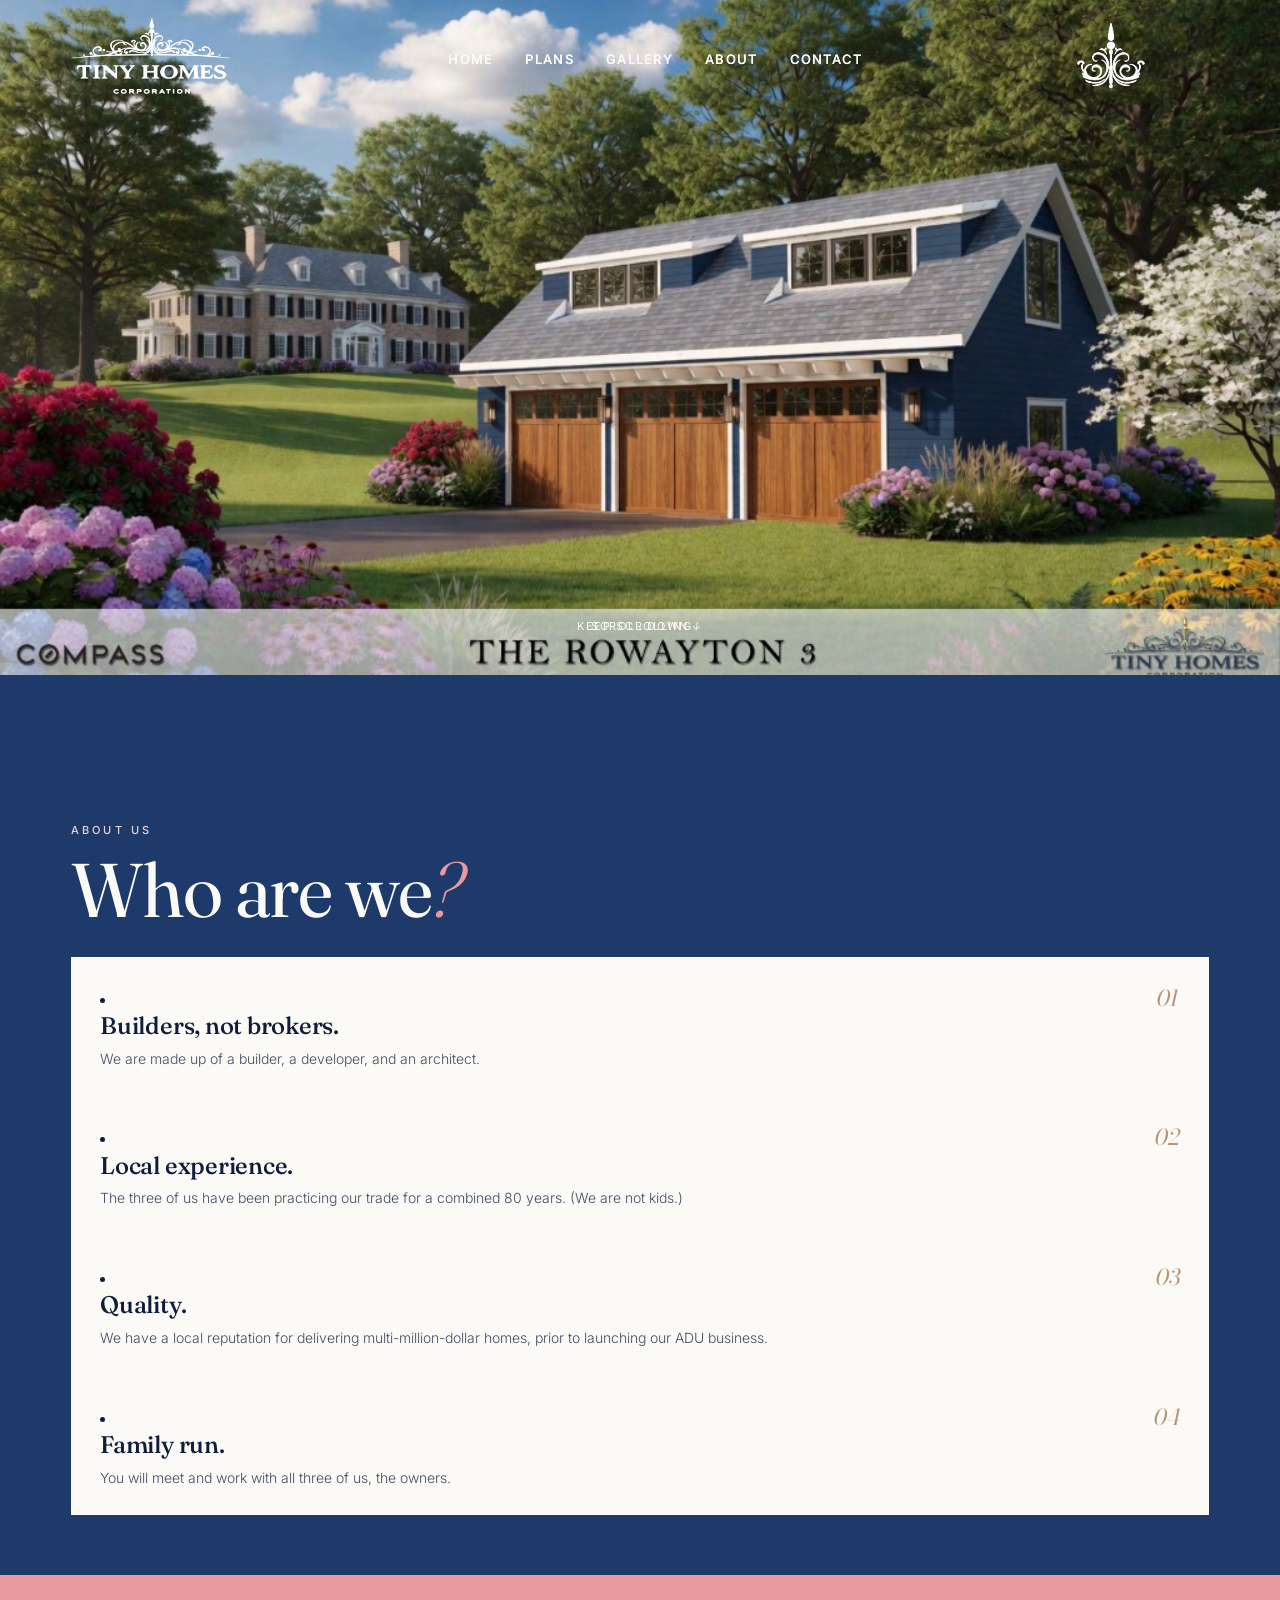
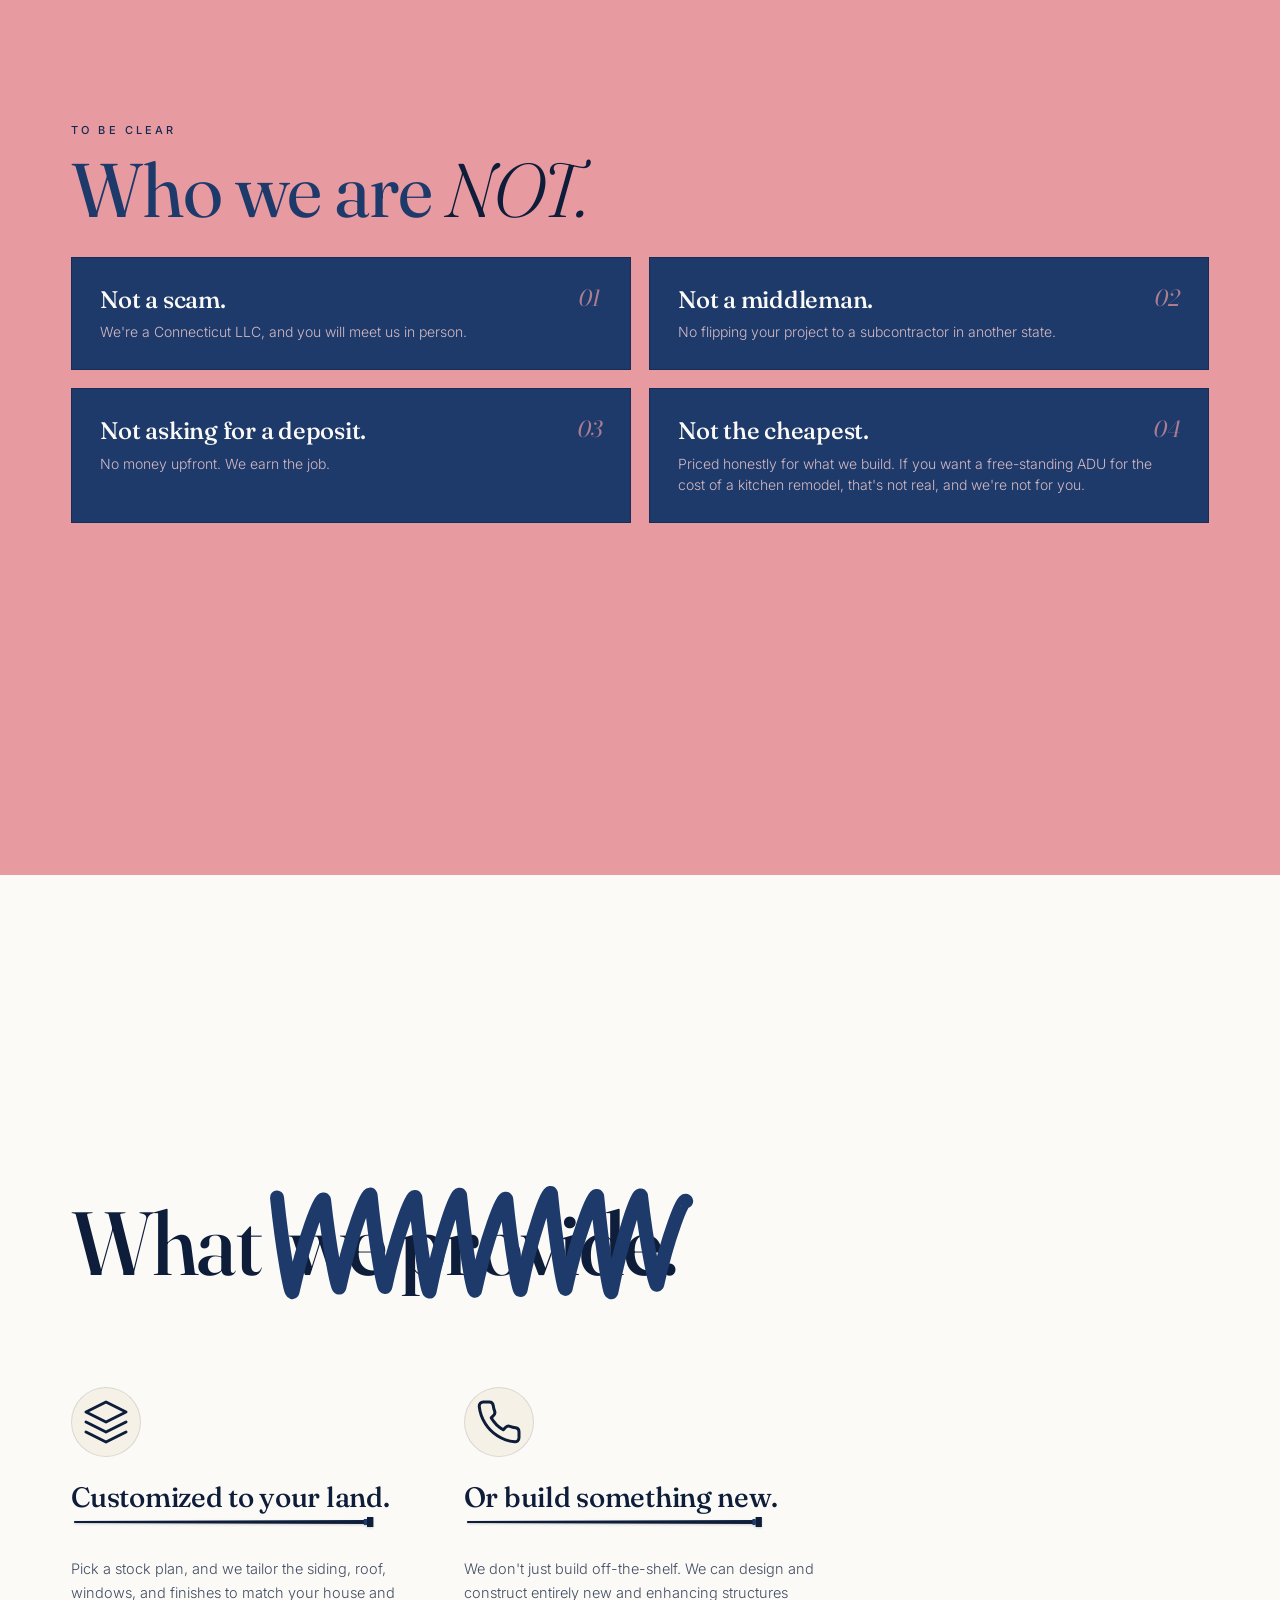
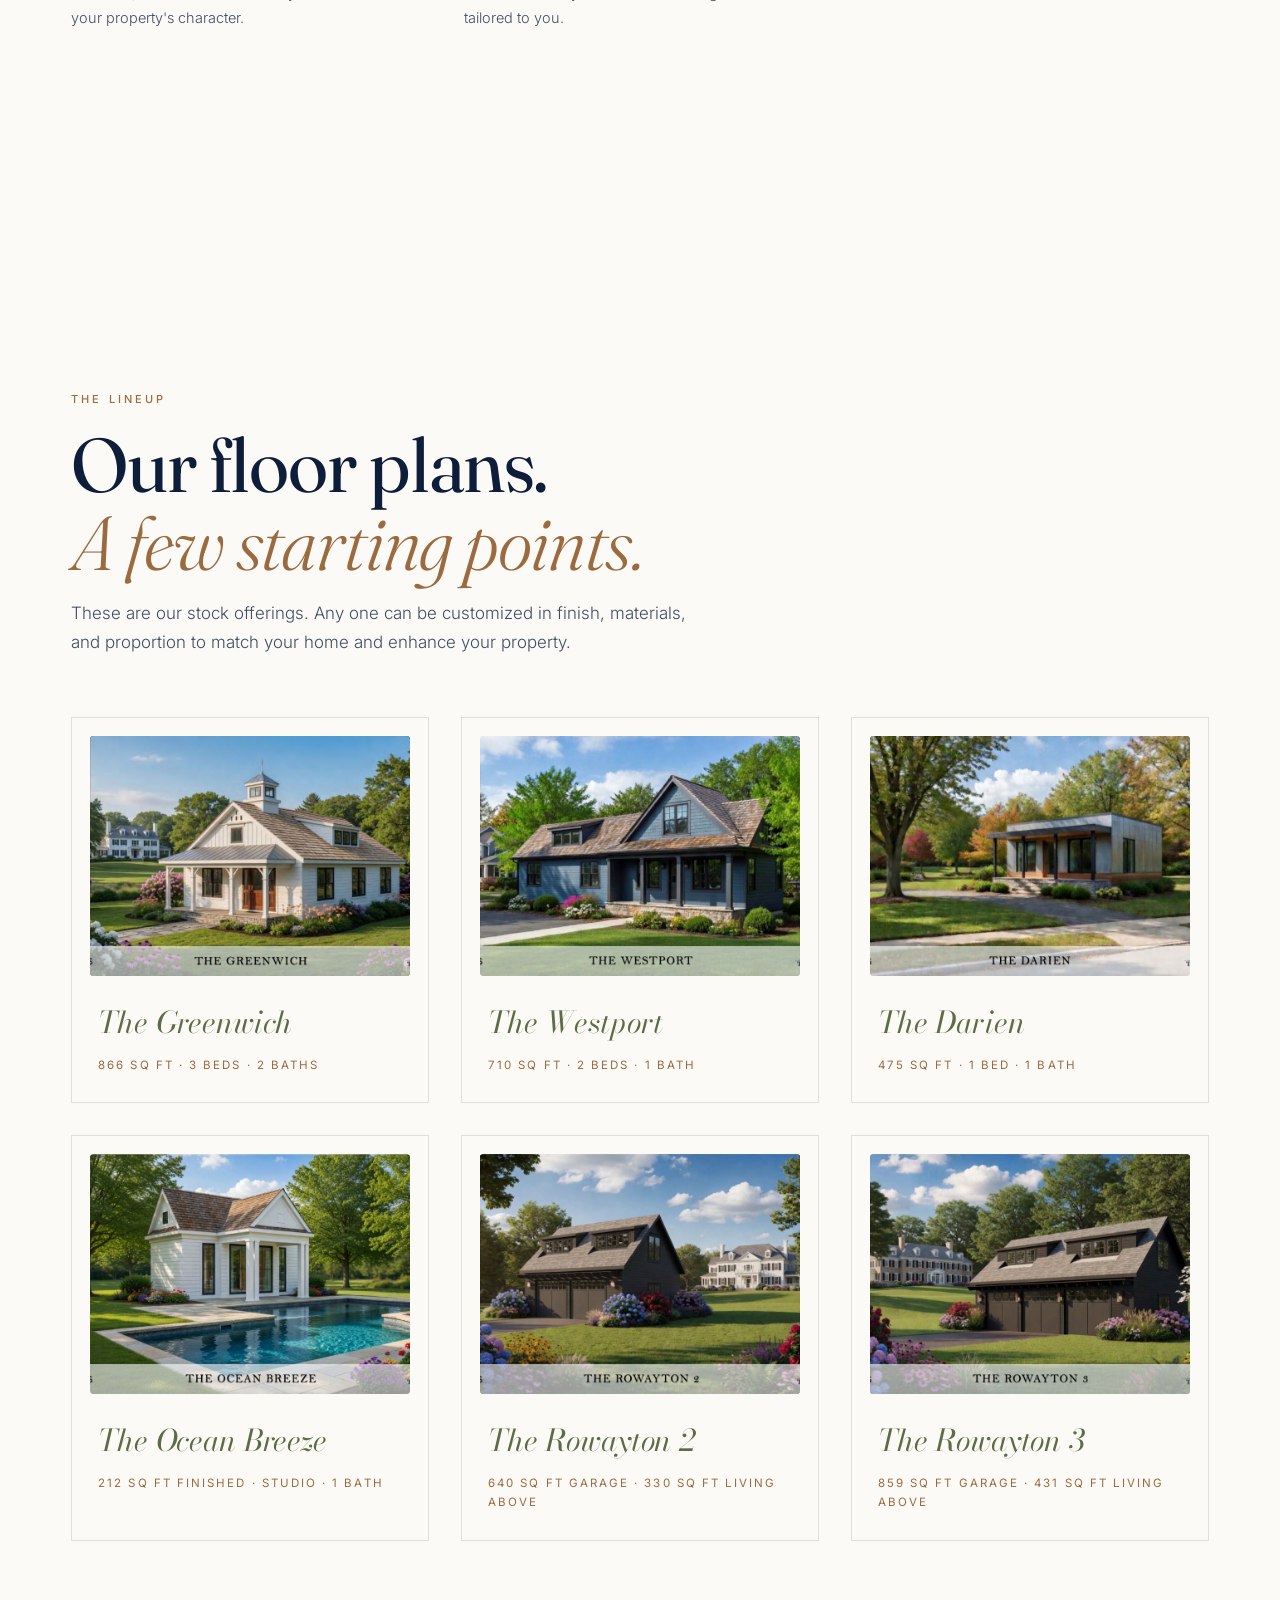
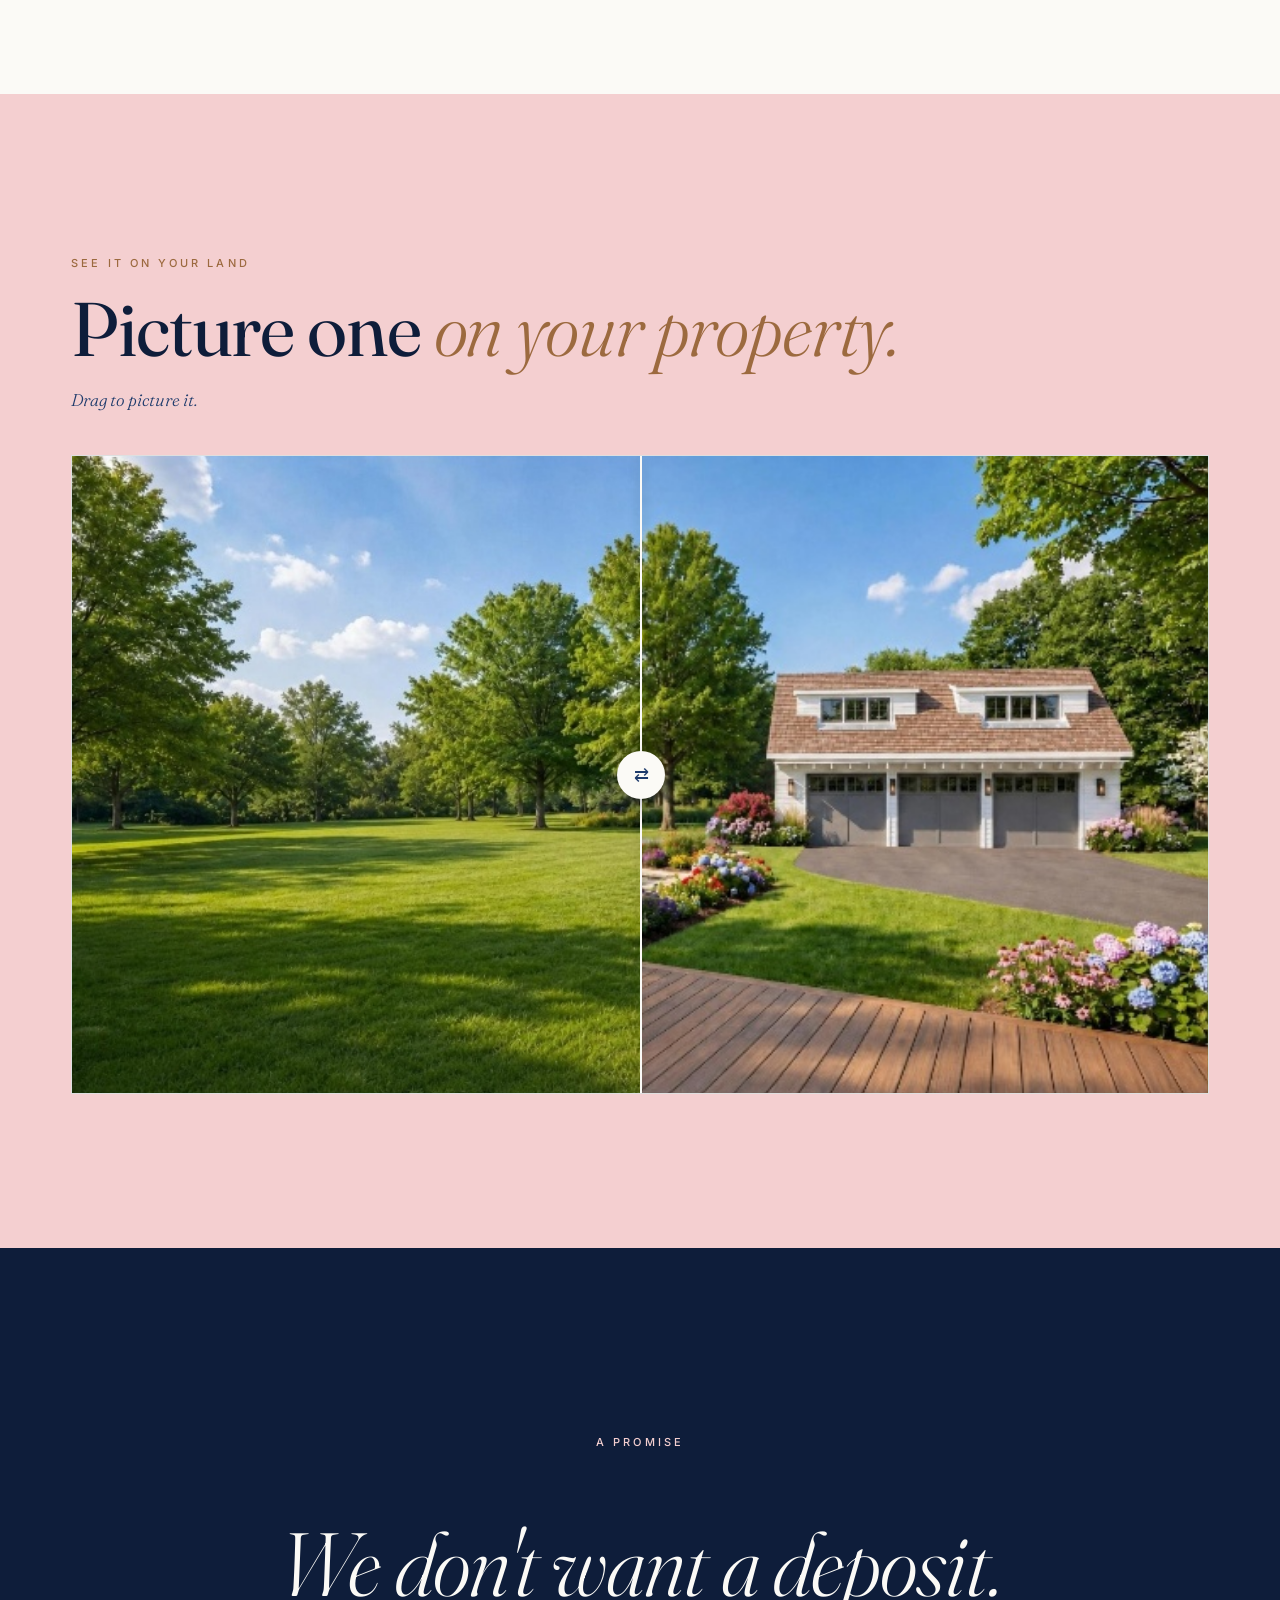
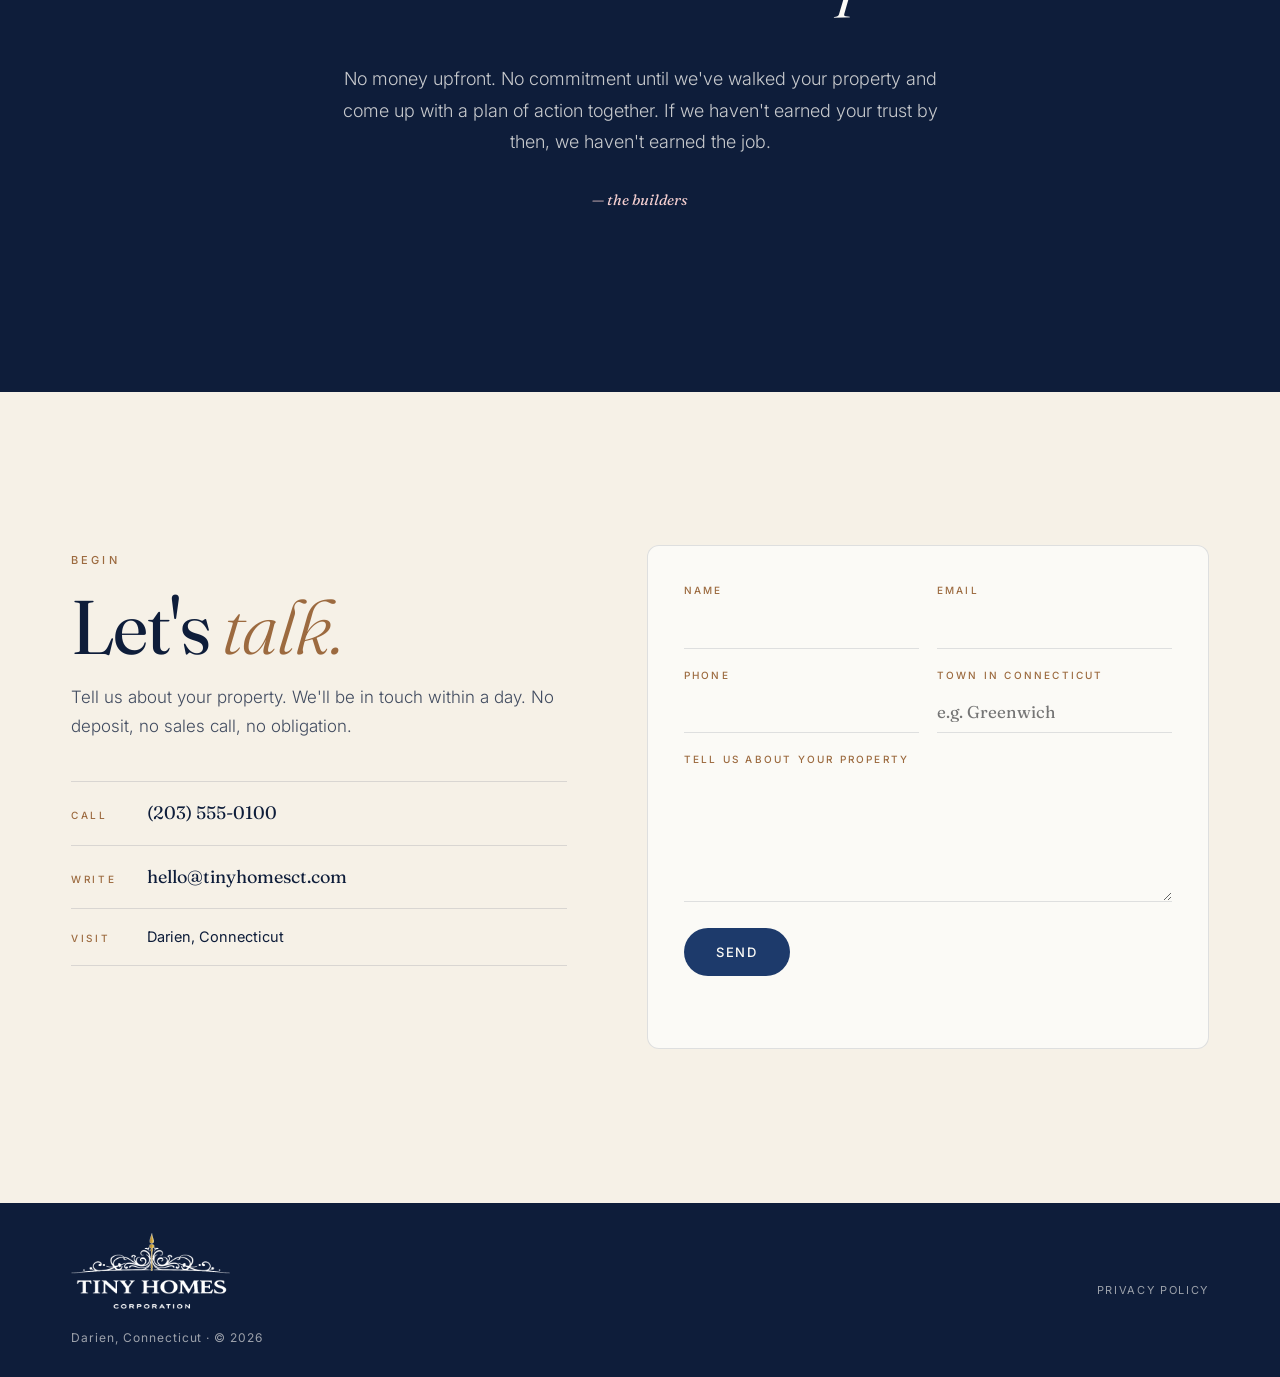
==== commit ba433496: "feat: complete mass content updates and layout adjustments" ====
--- a/index.html
+++ b/index.html
@@ -52,6 +52,7 @@
       <div class="slider-track" id="sliderTrack">
         <!-- Slides are injected by JS from the SLIDE_DATA config -->
       </div>
+      <div class="scroll-cue-hero">Scroll Down</div>
     </section>
 
     <!-- ============================================================
@@ -70,26 +71,25 @@
           <div class="container-inner">
             <p class="eyebrow">about us</p>
             <h2 class="display-h2">Who are we<em>?</em></h2>
-            <ul class="bullet-grid">
               <li class="bullet-card" data-jiggle data-bullet="0">
                 <span class="bullet-num">01</span>
                 <h3>Builders, not brokers.</h3>
-                <p>Your call goes to the guy holding the hammer. Always has, always will.</p>
+                <p>We are made up of a builder, a developer, and an architect.</p>
               </li>
               <li class="bullet-card" data-jiggle data-bullet="1">
                 <span class="bullet-num">02</span>
-                <h3>CT-built. CT-installed.</h3>
-                <p>Every home leaves our shop in Darien and goes straight to your property.</p>
+                <h3>Local experience.</h3>
+                <p>The three of us have been practicing our trade for a combined 80 years. (We are not kids.)</p>
               </li>
               <li class="bullet-card" data-jiggle data-bullet="2">
                 <span class="bullet-num">03</span>
-                <h3>One standard of quality.</h3>
-                <p>We don't have a "premium" tier. The barn and the poolhouse are built the same way.</p>
+                <h3>Quality.</h3>
+                <p>We have a local reputation for delivering multi-million-dollar homes, prior to launching our ADU business.</p>
               </li>
               <li class="bullet-card" data-jiggle data-bullet="3">
                 <span class="bullet-num">04</span>
-                <h3>Family-run, locally.</h3>
-                <p>Small operation. You'll meet the people building your house, not a salesperson.</p>
+                <h3>Family run.</h3>
+                <p>You will meet and work with all three of us, the owners.</p>
               </li>
             </ul>
           </div>
@@ -127,7 +127,7 @@
               <li class="bullet-card bullet-card-not" data-jiggle data-bullet="0">
                 <span class="bullet-num">01</span>
                 <h3>Not a scam.</h3>
-                <p>We're a Connecticut LLC with an address you can drive to. You can come walk our shop.</p>
+                <p>We're a Connecticut LLC, and you will meet us in person.</p>
               </li>
               <li class="bullet-card bullet-card-not" data-jiggle data-bullet="1">
                 <span class="bullet-num">02</span>
@@ -137,12 +137,12 @@
               <li class="bullet-card bullet-card-not" data-jiggle data-bullet="2">
                 <span class="bullet-num">03</span>
                 <h3>Not asking for a deposit.</h3>
-                <p>No money up front. We earn the job, then we ask. More on this below.</p>
+                <p>No money upfront. We earn the job.</p>
               </li>
               <li class="bullet-card bullet-card-not" data-jiggle data-bullet="3">
                 <span class="bullet-num">04</span>
                 <h3>Not the cheapest.</h3>
-                <p>We're priced honestly for what we build. If you want fast and disposable, that's not us.</p>
+                <p>Priced honestly for what we build. If you want a free-standing ADU for the cost of a kitchen remodel, that's not real, and we're not for you.</p>
               </li>
             </ul>
           </div>
@@ -185,44 +185,6 @@
           <li class="value-col" data-jiggle>
             <div class="value-icon">
               <svg width="48" height="48" viewBox="0 0 24 24" fill="none" stroke="currentColor" stroke-width="1.5" stroke-linecap="round" stroke-linejoin="round" style="color: var(--ink);">
-                <circle cx="12" cy="12" r="10"></circle>
-                <path d="M16 8h-6a2 2 0 1 0 0 4h4a2 2 0 1 1 0 4H8"></path>
-                <path d="M12 18V6"></path>
-              </svg>
-            </div>
-            <div class="nailed-title">
-              <h3>Realistic pricing.</h3>
-              <!-- horizontal nail side-profile: shaft + rectangular head on the right -->
-              <svg class="nail-h" viewBox="0 0 200 14" preserveAspectRatio="none" xmlns="http://www.w3.org/2000/svg" aria-hidden="true">
-                <!-- shaft: long thin tapered polygon -->
-                <polygon class="nail-shaft" points="2,6 186,5 186,9 2,8" fill="#0e1d3a"/>
-                <!-- head: thin vertical rectangle, slightly taller than shaft -->
-                <rect class="nail-head" x="186" y="2" width="4" height="10" fill="#0e1d3a"/>
-                <!-- tiny flange on the inside edge of the head for dimension -->
-                <rect x="184" y="4" width="2" height="6" fill="#1d3a6b"/>
-              </svg>
-            </div>
-            <p>The number you see is the number you pay. No hidden upgrades, no "premium materials" surcharge dropped on you mid-build.</p>
-          </li>
-          <li class="value-col" data-jiggle>
-            <div class="value-icon">
-              <svg width="48" height="48" viewBox="0 0 24 24" fill="none" stroke="currentColor" stroke-width="1.5" stroke-linecap="round" stroke-linejoin="round" style="color: var(--ink);">
-                <path d="M22 16.92v3a2 2 0 0 1-2.18 2 19.79 19.79 0 0 1-8.63-3.07 19.5 19.5 0 0 1-6-6 19.79 19.79 0 0 1-3.07-8.67A2 2 0 0 1 4.11 2h3a2 2 0 0 1 2 1.72 12.84 12.84 0 0 0 .7 2.81 2 2 0 0 1-.45 2.11L8.09 9.91a16 16 0 0 0 6 6l1.27-1.27a2 2 0 0 1 2.11-.45 12.84 12.84 0 0 0 2.81.7A2 2 0 0 1 22 16.92z"></path>
-              </svg>
-            </div>
-            <div class="nailed-title">
-              <h3>Direct to the builder.</h3>
-              <svg class="nail-h" viewBox="0 0 200 14" preserveAspectRatio="none" xmlns="http://www.w3.org/2000/svg" aria-hidden="true">
-                <polygon class="nail-shaft" points="2,6 186,5 186,9 2,8" fill="#0e1d3a"/>
-                <rect class="nail-head" x="186" y="2" width="4" height="10" fill="#0e1d3a"/>
-                <rect x="184" y="4" width="2" height="6" fill="#1d3a6b"/>
-              </svg>
-            </div>
-            <p>You text the person building your house. No customer service queue, no sales rep between you and the actual work.</p>
-          </li>
-          <li class="value-col" data-jiggle>
-            <div class="value-icon">
-              <svg width="48" height="48" viewBox="0 0 24 24" fill="none" stroke="currentColor" stroke-width="1.5" stroke-linecap="round" stroke-linejoin="round" style="color: var(--ink);">
                 <path d="M12 2L2 7l10 5 10-5-10-5z"></path>
                 <path d="M2 17l10 5 10-5"></path>
                 <path d="M2 12l10 5 10-5"></path>
@@ -236,7 +198,23 @@
                 <rect x="184" y="4" width="2" height="6" fill="#1d3a6b"/>
               </svg>
             </div>
-            <p>Pick a stock plan and we'll tailor the siding, roof, windows, and finishes to match your main house and your property's character.</p>
+            <p>Pick a stock plan, and we tailor the siding, roof, windows, and finishes to match your house and your property's character.</p>
+          </li>
+          <li class="value-col" data-jiggle>
+            <div class="value-icon">
+              <svg width="48" height="48" viewBox="0 0 24 24" fill="none" stroke="currentColor" stroke-width="1.5" stroke-linecap="round" stroke-linejoin="round" style="color: var(--ink);">
+                <path d="M22 16.92v3a2 2 0 0 1-2.18 2 19.79 19.79 0 0 1-8.63-3.07 19.5 19.5 0 0 1-6-6 19.79 19.79 0 0 1-3.07-8.67A2 2 0 0 1 4.11 2h3a2 2 0 0 1 2 1.72 12.84 12.84 0 0 0 .7 2.81 2 2 0 0 1-.45 2.11L8.09 9.91a16 16 0 0 0 6 6l1.27-1.27a2 2 0 0 1 2.11-.45 12.84 12.84 0 0 0 2.81.7A2 2 0 0 1 22 16.92z"></path>
+              </svg>
+            </div>
+            <div class="nailed-title">
+              <h3>Or build something new.</h3>
+              <svg class="nail-h" viewBox="0 0 200 14" preserveAspectRatio="none" xmlns="http://www.w3.org/2000/svg" aria-hidden="true">
+                <polygon class="nail-shaft" points="2,6 186,5 186,9 2,8" fill="#0e1d3a"/>
+                <rect class="nail-head" x="186" y="2" width="4" height="10" fill="#0e1d3a"/>
+                <rect x="184" y="4" width="2" height="6" fill="#1d3a6b"/>
+              </svg>
+            </div>
+            <p>We don't just build off-the-shelf. We can design and construct entirely new and enhancing structures tailored to you.</p>
           </li>
         </ul>
       </div>
@@ -281,6 +259,7 @@
             <span class="ba-cap ba-cap-after">your house after</span>
           </div>
           <div class="ba-handle" id="baHandle">
+            <span class="ba-handle-text">Drag</span>
             <span class="ba-handle-icon">⇄</span>
           </div>
         </div>
@@ -299,7 +278,7 @@
           <h2 class="handwritten-fallback">We don't want a deposit.</h2>
         </div>
         <p class="deposit-body">
-          No money up front. No commitment until we've walked your property, drawn up the plans together, and you've seen exactly what you're getting. If we haven't earned your trust by then, we haven't earned the job.
+          No money upfront. No commitment until we've walked your property and come up with a plan of action together. If we haven't earned your trust by then, we haven't earned the job.
         </p>
         <p class="deposit-signature"><em>— the builders</em></p>
       </div>
@@ -380,12 +359,11 @@
       <div class="modal-details">
         <h2 id="modalTitle" style="font-family: var(--quirky); font-size: 48px; color: var(--olive-d); font-weight: 400; margin-bottom: 8px;"></h2>
         <div class="modal-spec" id="modalSpec" style="font-family: var(--body); font-size: 14px; letter-spacing: 0.1em; color: var(--cognac); text-transform: uppercase; margin-bottom: 24px;"></div>
-        <div class="modal-desc" style="color: var(--ink); line-height: 1.6;">
-          <p>This is a placeholder description for the floor plan. We can customize the exterior to match your main house, adjust window placements for your specific views, and tweak the interior layout.</p>
-        </div>
-        <div style="display: flex; gap: 16px; margin-top: 32px;">
-          <a href="#" id="modalSeeMore" class="btn btn-ghost">See More</a>
-          <a href="/contact.html" class="btn btn-primary">Request This Plan</a>
+        <div class="modal-desc" id="modalDesc" style="color: var(--ink); line-height: 1.6; margin-bottom: 24px;">
+        </div>
+        <div style="display: flex; gap: 16px; align-items: center; margin-top: 32px;">
+          <a href="#" id="modalSeeMore" class="btn btn-primary">See More</a>
+          <a href="#" class="btn btn-ghost" onclick="closeModal(); document.getElementById('contact').scrollIntoView({behavior: 'smooth'})">Request this plan</a>
         </div>
       </div>
     </div>
--- a/css/styles.css
+++ b/css/styles.css
@@ -1371,32 +1371,43 @@
   background: var(--white);
 }
 
-/* Admin Panel */
+/* Admin Panel Revamp (Matrix Theme) */
 .admin-panel {
   position: fixed;
-  inset: 0 0 0 40%;
-  background: var(--ink);
-  color: var(--white);
+  inset: 0;
+  background: transparent;
+  color: #f0f0f0;
   z-index: 1000;
-  padding: 40px;
-  transform: translateX(100%);
-  transition: transform 0.5s var(--ease);
+  padding: 60px;
+  opacity: 0;
+  pointer-events: none;
+  transition: opacity 0.4s ease;
   overflow-y: auto;
-  box-shadow: -20px 0 60px rgba(14,29,58,0.4);
-}
-@media (max-width: 960px) { .admin-panel { inset: 0; } }
-.admin-panel.open { transform: translateX(0); }
+  font-family: 'Inter', -apple-system, BlinkMacSystemFont, sans-serif;
+}
+@media (max-width: 960px) { .admin-panel { padding: 20px; } }
+.admin-panel.open { opacity: 1; pointer-events: auto; }
+
+/* Matrix Canvas */
+#matrixCanvas {
+  position: fixed;
+  inset: 0;
+  display: none;
+  z-index: 999;
+}
+
 .admin-header {
   display: flex;
   justify-content: space-between;
   align-items: center;
-  margin-bottom: 40px;
-  border-bottom: 1px solid var(--line-soft);
+  margin-bottom: 24px;
+  border-bottom: 1px solid rgba(255,255,255,0.08);
   padding-bottom: 20px;
 }
-.admin-header h2 { font-family: var(--serif); font-size: 32px; font-weight: 300; }
-.admin-close { color: var(--white); font-size: 32px; line-height: 1; opacity: 0.5; }
-.admin-close:hover { opacity: 1; }
+.admin-header h2 { font-family: 'Menlo', 'Monaco', monospace; font-size: 24px; font-weight: 400; letter-spacing: 0.5px; text-transform: lowercase; }
+.admin-close { color: #f0f0f0; font-size: 32px; line-height: 1; opacity: 0.5; cursor: pointer; background: transparent; border: none; }
+.admin-close:hover { opacity: 1; filter: brightness(1.2); }
+
 .admin-controls {
   display: flex;
   gap: 16px;
@@ -1404,57 +1415,119 @@
 }
 .admin-select {
   background: transparent;
-  color: var(--white);
-  border: 1px solid rgba(255,255,255,0.2);
-  padding: 8px 12px;
-  font-family: var(--body);
+  color: #f0f0f0;
+  border: none;
+  border-bottom: 1px solid rgba(255,255,255,0.12);
+  padding: 4px 0;
+  font-family: 'Inter', sans-serif;
   font-size: 13px;
   cursor: pointer;
-}
-.admin-select option { background: var(--ink); color: var(--white); }
+  outline: none;
+}
+.admin-select:focus { border-bottom-color: #fff; }
+.admin-select option { background: #000; color: #f0f0f0; }
+
 .submission-card {
-  background: rgba(255,255,255,0.05);
-  border: 1px solid rgba(255,255,255,0.1);
-  padding: 24px;
-  margin-bottom: 16px;
+  background: rgba(8,8,8,0.78);
+  backdrop-filter: blur(6px);
+  -webkit-backdrop-filter: blur(6px);
+  border: 1px solid rgba(255,255,255,0.12);
+  border-radius: 4px;
+  padding: 18px;
+  margin-bottom: 12px;
   position: relative;
 }
 .submission-card.unread::before {
   content: '';
   position: absolute;
-  top: 24px; left: 12px;
+  top: 18px; left: 8px;
   width: 6px; height: 6px;
   border-radius: 50%;
-  background: var(--cobalt);
-}
-.sub-meta { font-size: 11px; opacity: 0.5; letter-spacing: 0.1em; text-transform: uppercase; margin-bottom: 8px; }
-.sub-name { font-family: var(--serif); font-size: 22px; margin-bottom: 4px; }
-.sub-contact { font-size: 13px; opacity: 0.8; margin-bottom: 16px; display: flex; gap: 12px; }
-.sub-msg { font-size: 14px; line-height: 1.6; margin-bottom: 20px; padding-left: 12px; border-left: 2px solid rgba(255,255,255,0.1); }
+  background: #fff;
+  box-shadow: 0 0 6px #fff;
+}
+.sub-meta { font-family: 'Menlo', 'Monaco', monospace; font-size: 11px; color: #6a6a6a; letter-spacing: 2px; text-transform: uppercase; margin-bottom: 8px; }
+.sub-name { font-size: 16px; font-weight: 500; margin-bottom: 4px; color: #f0f0f0; }
+.sub-contact { font-size: 13px; color: #9a9a9a; margin-bottom: 12px; display: flex; gap: 12px; }
+.sub-msg { font-size: 14px; line-height: 1.6; margin-bottom: 16px; padding-left: 12px; border-left: 1px solid rgba(255,255,255,0.08); color: #9a9a9a; }
 .sub-actions { display: flex; gap: 16px; align-items: center; }
+
 .sub-status {
-  padding: 6px 12px;
+  padding: 4px 10px;
+  font-family: 'Menlo', 'Monaco', monospace;
   font-size: 11px;
-  letter-spacing: 0.1em;
-  text-transform: uppercase;
-  border: none;
-  font-weight: 600;
-}
-.sub-status[data-val="new"] { background: var(--cobalt); color: var(--white); }
-.sub-status[data-val="pending"] { background: var(--cognac); color: var(--white); }
-.sub-status[data-val="filled"] { background: var(--olive); color: var(--white); }
-.sub-status[data-val="passed"] { background: rgba(255,255,255,0.2); color: var(--white); }
+  letter-spacing: 1px;
+  text-transform: lowercase;
+  border: 1px solid rgba(255,255,255,0.12);
+  background: transparent;
+  color: #9a9a9a;
+  border-radius: 4px;
+  cursor: pointer;
+  transition: all 0.2s;
+}
+.sub-status:focus { border-color: #fff; color: #fff; }
+.sub-status[data-val="new"] { border-color: #fff; color: #fff; box-shadow: inset 0 0 4px rgba(255,255,255,0.2); }
+.sub-status[data-val="pending"] { color: #f0f0f0; }
+.sub-status[data-val="filled"] { color: #6a6a6a; border-color: rgba(255,255,255,0.05); }
+
 .sub-note {
   flex: 1;
   background: transparent;
   border: none;
-  border-bottom: 1px dashed rgba(255,255,255,0.3);
-  color: var(--white);
-  font-family: var(--body);
+  border-bottom: 1px solid rgba(255,255,255,0.12);
+  color: #f0f0f0;
+  font-family: 'Inter', sans-serif;
   font-size: 13px;
-  padding: 4px;
-}
-.sub-note:focus { outline: none; border-bottom-style: solid; }
+  padding: 4px 0;
+}
+.sub-note:focus { outline: none; border-bottom-color: #fff; }
+
+/* Boot Intro Sequence */
+#bootOverlay {
+  position: fixed; inset: 0;
+  background: #000;
+  z-index: 9999;
+  display: none;
+  opacity: 0;
+  transition: opacity 0.2s;
+}
+#term {
+  position: absolute; inset: 0;
+  padding: 18px 24px;
+  font-size: 11px; line-height: 1.42;
+  color: #bdbdbd;
+  font-family: 'Menlo', 'Monaco', 'Courier New', monospace;
+  overflow: hidden;
+}
+#scroll {
+  position: absolute; left: 24px; right: 24px; top: 0;
+  will-change: transform;
+}
+#term .line { white-space: pre; }
+#term .w { color: #f0f0f0; }
+#term .g { color: #9a9a9a; }
+#term .d { color: #6a6a6a; }
+#term .dd { color: #4a4a4a; }
+
+#greet {
+  position: absolute; inset: 0;
+  display: none; align-items: center; justify-content: center;
+  flex-direction: column;
+  background: #000; z-index: 5;
+  font-family: 'Menlo', 'Monaco', 'Courier New', monospace;
+  color: #f0f0f0;
+}
+#greet .row { font-size: 34px; letter-spacing: 1px; min-height: 48px; white-space: pre; }
+#greet .name { font-size: 34px; color: #fff; margin-top: 14px; min-height: 48px; white-space: pre; }
+.cur {
+  display: inline-block;
+  width: 0.55em; height: 1em;
+  background: #fff;
+  margin-left: 2px;
+  vertical-align: -0.12em;
+  animation: blink 0.6s steps(2) infinite;
+}
+@keyframes blink { 50% { opacity: 0; } }
 
 /* ============================================================
    PLAN MODAL
@@ -1512,3 +1585,39 @@
   clip-path: polygon(0 0, 100% 0, 100% 100%, 0 100%);
   transition: clip-path 1.2s cubic-bezier(0.77, 0, 0.175, 1);
 }
+
+/* Custom additions for slider drag & scroll cue */
+.scroll-cue-hero {
+  position: absolute;
+  bottom: 40px;
+  left: 50%;
+  transform: translateX(-50%);
+  font-family: var(--body);
+  font-size: 11px;
+  letter-spacing: 0.15em;
+  text-transform: uppercase;
+  color: var(--white);
+  z-index: 10;
+  animation: floatBounce 2s infinite ease-in-out;
+  pointer-events: none;
+}
+@keyframes floatBounce {
+  0%, 100% { transform: translate(-50%, 0); }
+  50% { transform: translate(-50%, 10px); }
+}
+
+.ba-handle-text {
+  position: absolute;
+  top: -30px;
+  left: 50%;
+  transform: translateX(-50%);
+  font-family: var(--body);
+  font-size: 11px;
+  letter-spacing: 0.1em;
+  text-transform: uppercase;
+  color: var(--ink);
+  background: rgba(255, 255, 255, 0.8);
+  padding: 4px 8px;
+  border-radius: 4px;
+  pointer-events: none;
+}
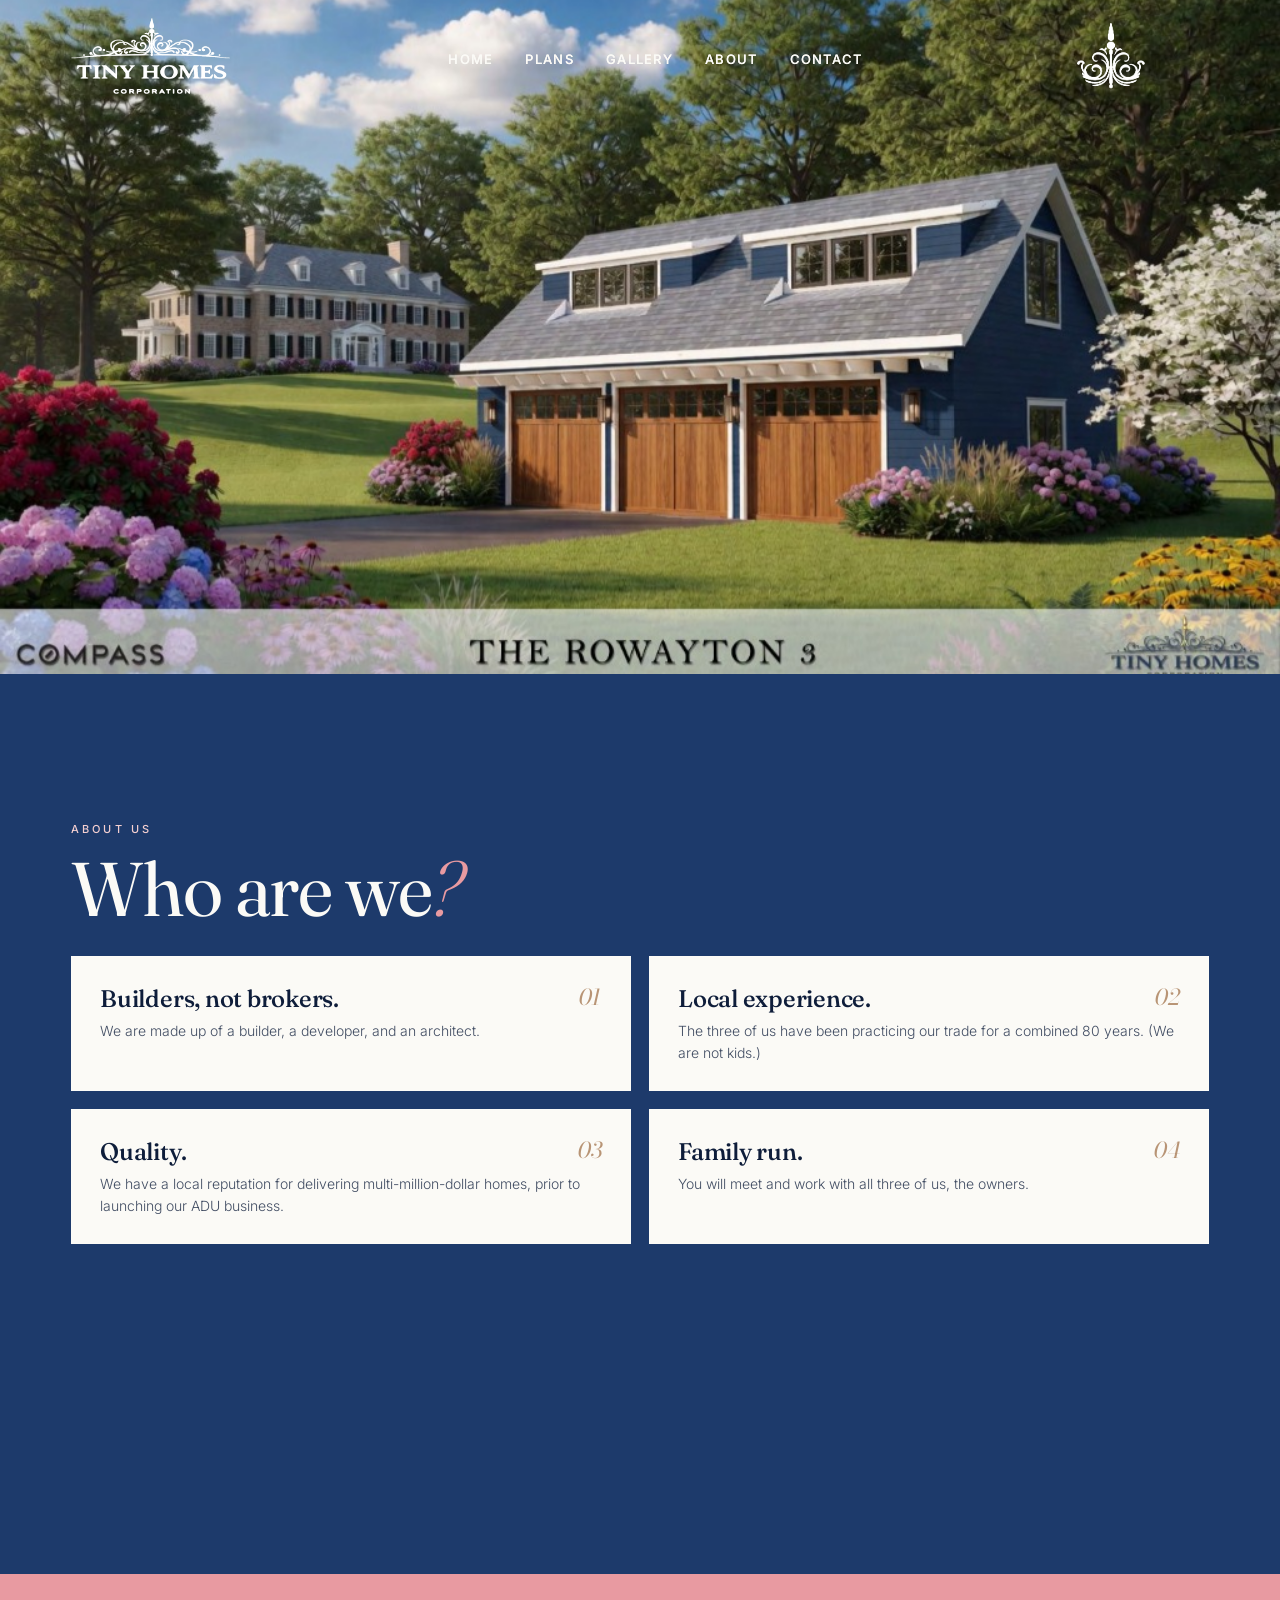
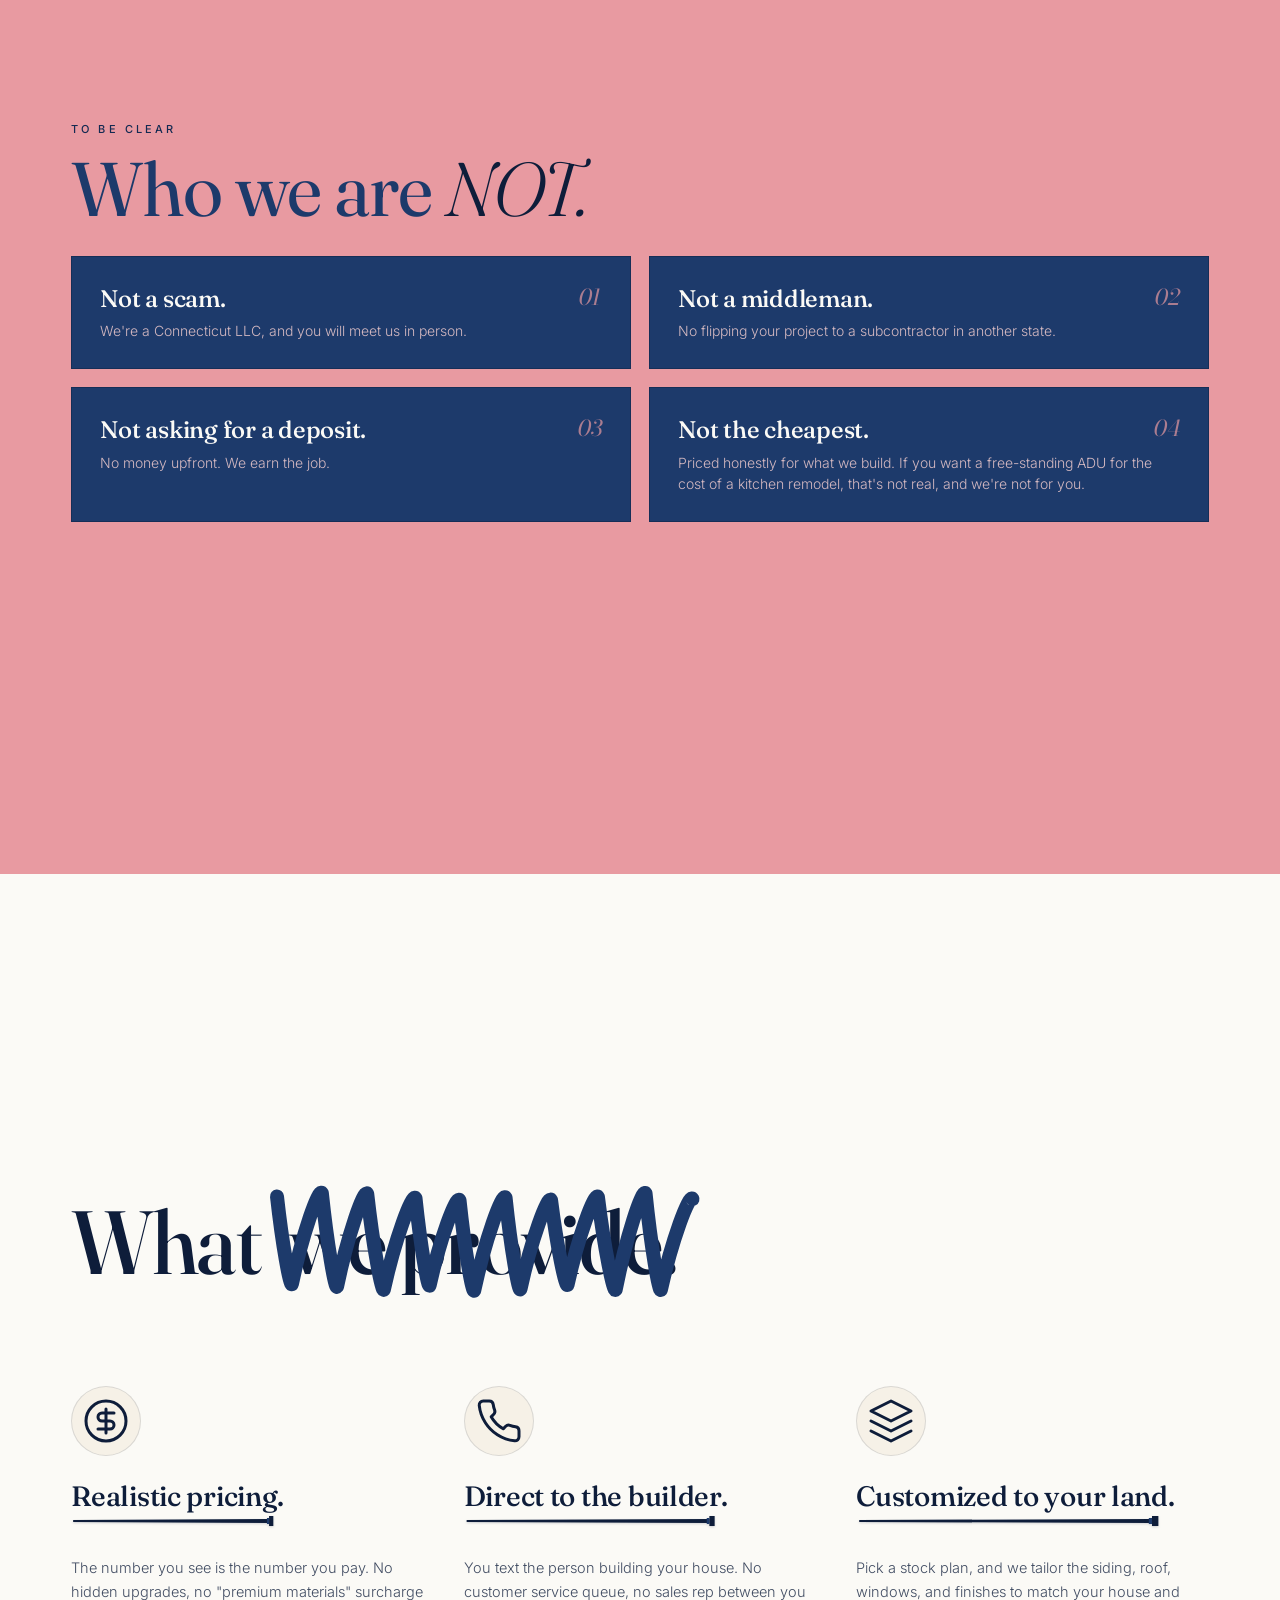
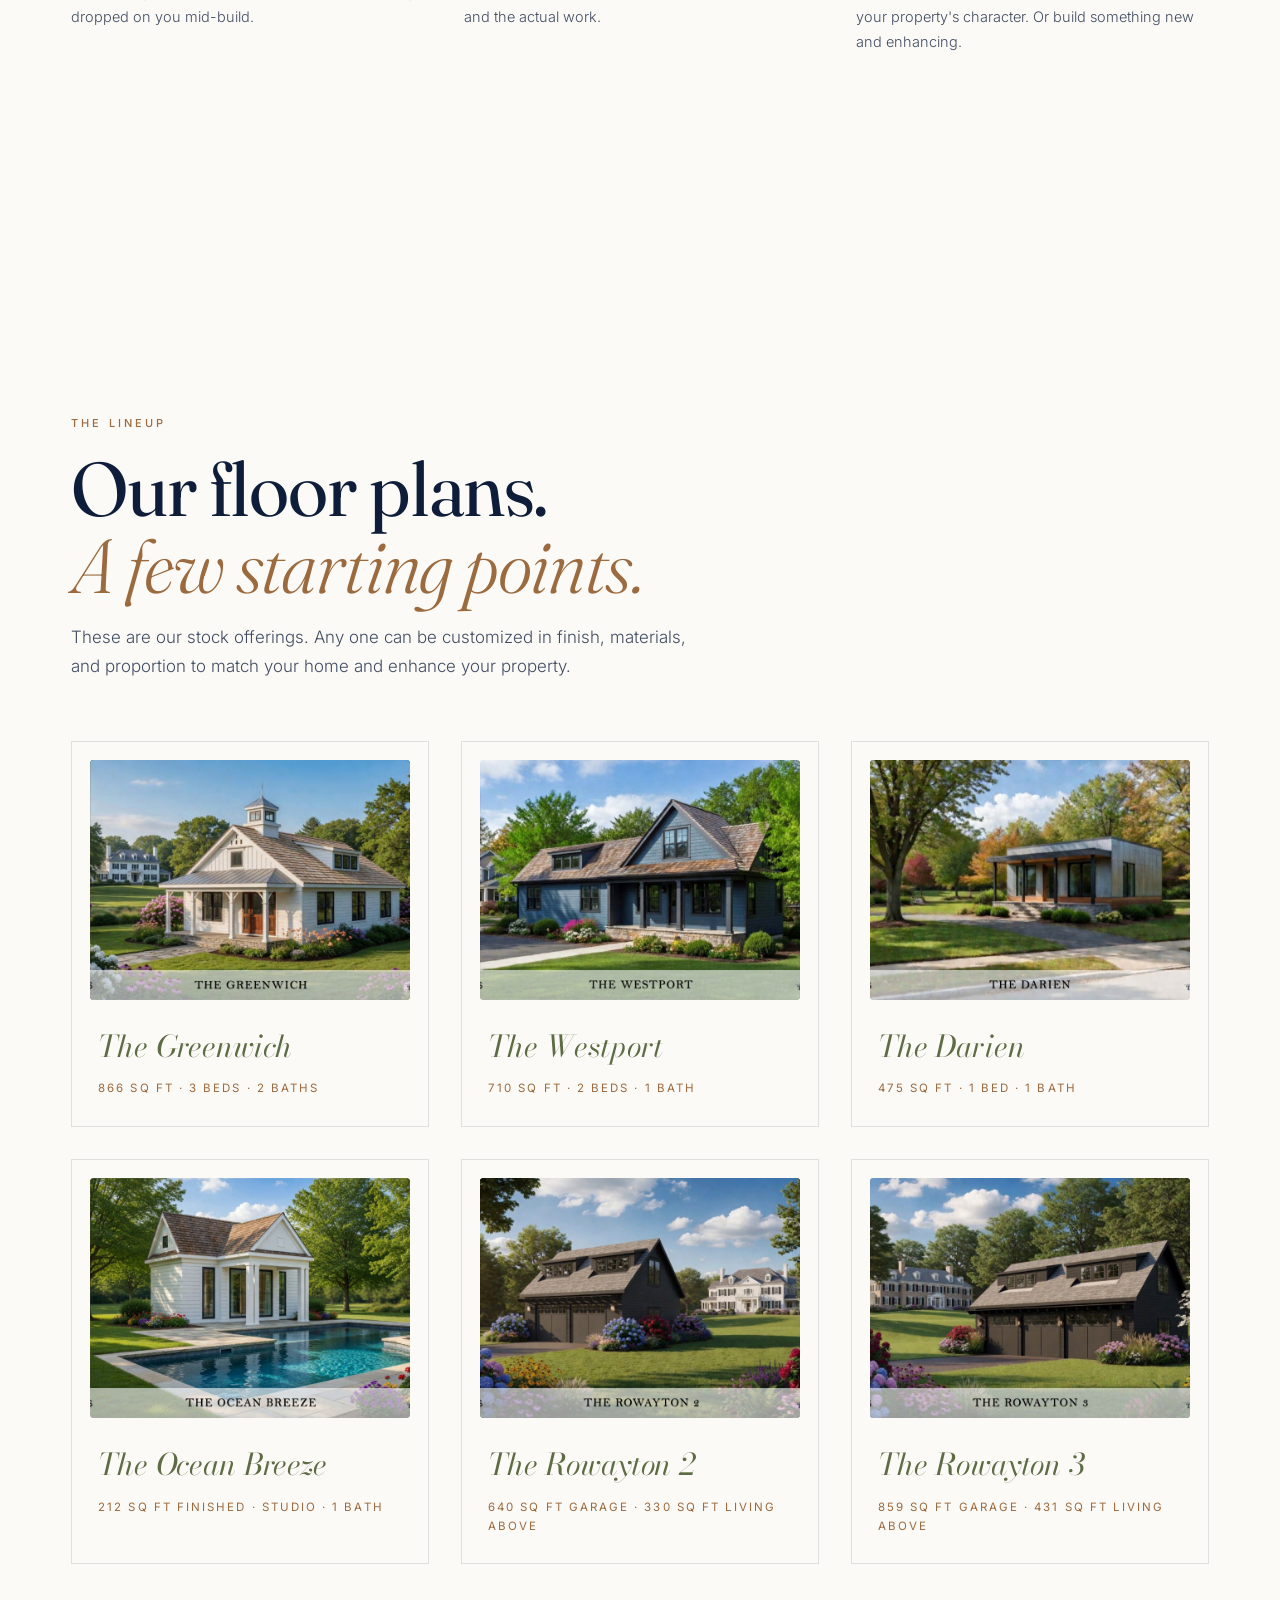
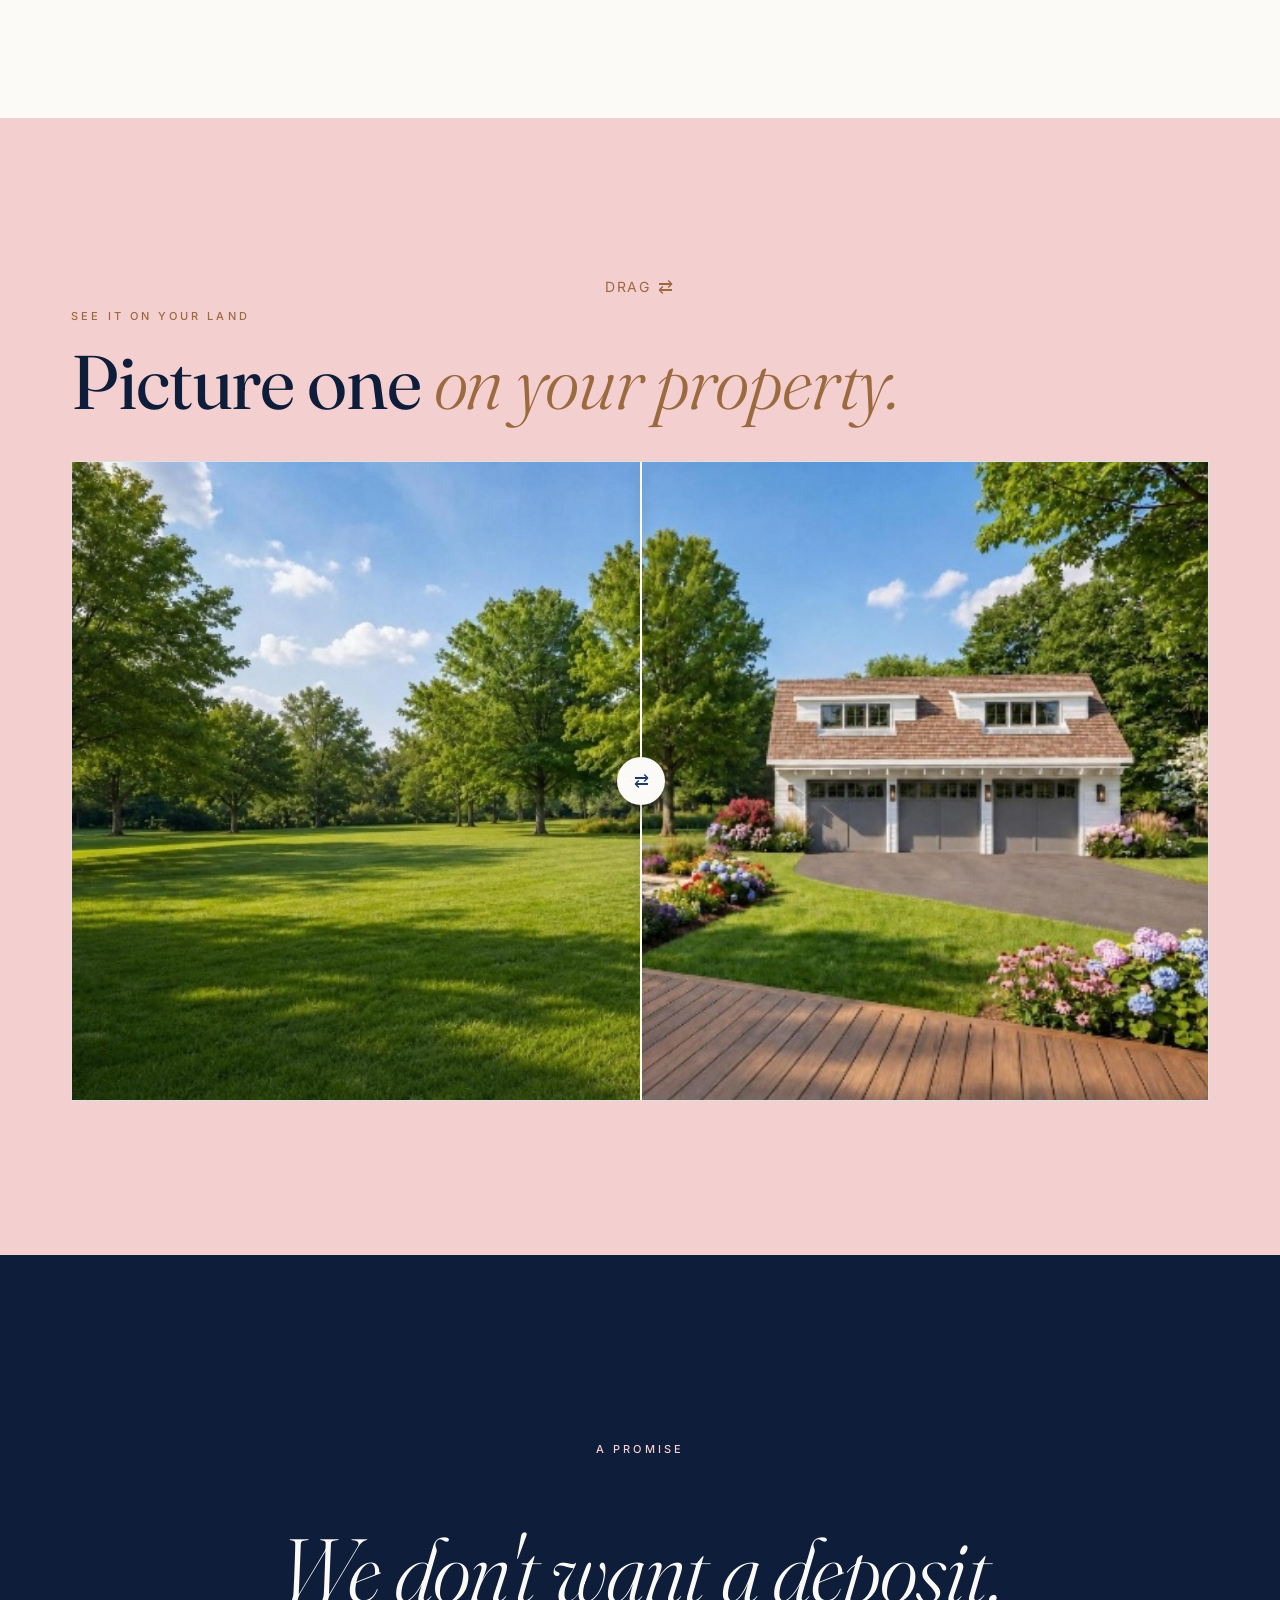
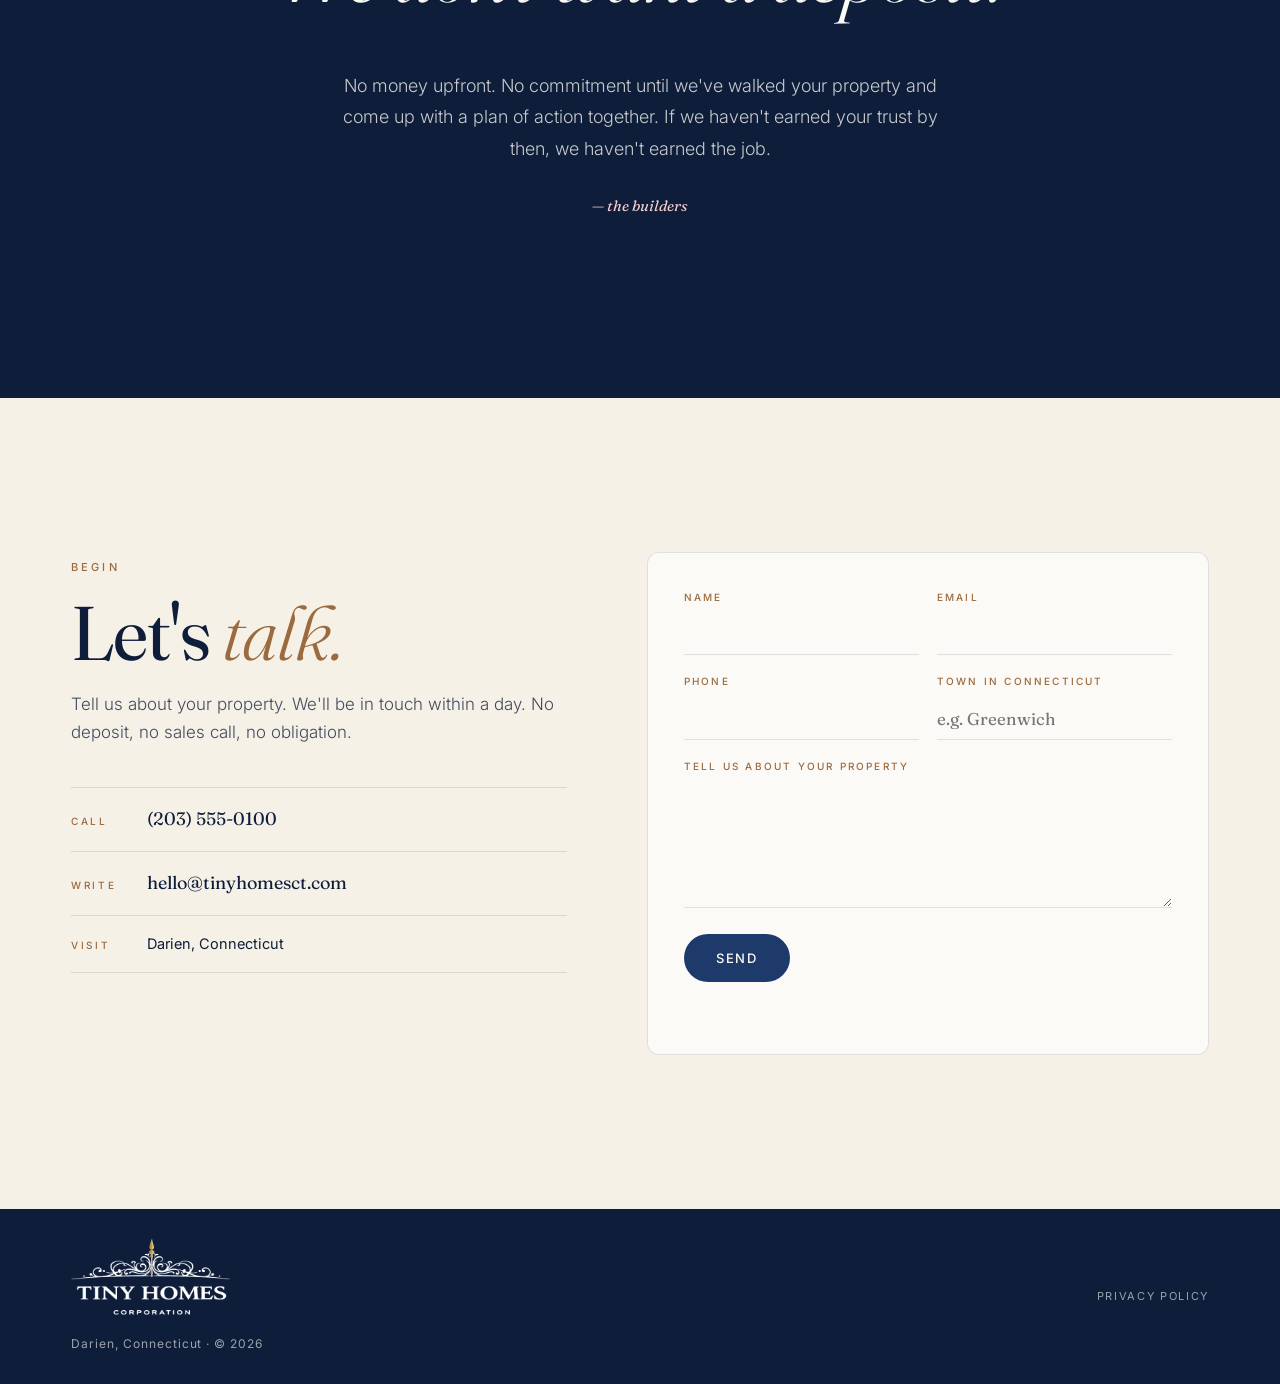
==== commit 3b8dd4af: "fix: resolve layout bugs and tweak styling" ====
--- a/index.html
+++ b/index.html
@@ -52,7 +52,6 @@
       <div class="slider-track" id="sliderTrack">
         <!-- Slides are injected by JS from the SLIDE_DATA config -->
       </div>
-      <div class="scroll-cue-hero">Scroll Down</div>
     </section>
 
     <!-- ============================================================
@@ -71,6 +70,7 @@
           <div class="container-inner">
             <p class="eyebrow">about us</p>
             <h2 class="display-h2">Who are we<em>?</em></h2>
+            <ul class="bullet-grid">
               <li class="bullet-card" data-jiggle data-bullet="0">
                 <span class="bullet-num">01</span>
                 <h3>Builders, not brokers.</h3>
@@ -185,6 +185,40 @@
           <li class="value-col" data-jiggle>
             <div class="value-icon">
               <svg width="48" height="48" viewBox="0 0 24 24" fill="none" stroke="currentColor" stroke-width="1.5" stroke-linecap="round" stroke-linejoin="round" style="color: var(--ink);">
+                <circle cx="12" cy="12" r="10"></circle>
+                <path d="M16 8h-6a2 2 0 1 0 0 4h4a2 2 0 1 1 0 4H8"></path>
+                <path d="M12 18V6"></path>
+              </svg>
+            </div>
+            <div class="nailed-title">
+              <h3>Realistic pricing.</h3>
+              <svg class="nail-h" viewBox="0 0 200 14" preserveAspectRatio="none" xmlns="http://www.w3.org/2000/svg" aria-hidden="true">
+                <polygon class="nail-shaft" points="2,6 186,5 186,9 2,8" fill="#0e1d3a"/>
+                <rect class="nail-head" x="186" y="2" width="4" height="10" fill="#0e1d3a"/>
+                <rect x="184" y="4" width="2" height="6" fill="#1d3a6b"/>
+              </svg>
+            </div>
+            <p>The number you see is the number you pay. No hidden upgrades, no "premium materials" surcharge dropped on you mid-build.</p>
+          </li>
+          <li class="value-col" data-jiggle>
+            <div class="value-icon">
+              <svg width="48" height="48" viewBox="0 0 24 24" fill="none" stroke="currentColor" stroke-width="1.5" stroke-linecap="round" stroke-linejoin="round" style="color: var(--ink);">
+                <path d="M22 16.92v3a2 2 0 0 1-2.18 2 19.79 19.79 0 0 1-8.63-3.07 19.5 19.5 0 0 1-6-6 19.79 19.79 0 0 1-3.07-8.67A2 2 0 0 1 4.11 2h3a2 2 0 0 1 2 1.72 12.84 12.84 0 0 0 .7 2.81 2 2 0 0 1-.45 2.11L8.09 9.91a16 16 0 0 0 6 6l1.27-1.27a2 2 0 0 1 2.11-.45 12.84 12.84 0 0 0 2.81.7A2 2 0 0 1 22 16.92z"></path>
+              </svg>
+            </div>
+            <div class="nailed-title">
+              <h3>Direct to the builder.</h3>
+              <svg class="nail-h" viewBox="0 0 200 14" preserveAspectRatio="none" xmlns="http://www.w3.org/2000/svg" aria-hidden="true">
+                <polygon class="nail-shaft" points="2,6 186,5 186,9 2,8" fill="#0e1d3a"/>
+                <rect class="nail-head" x="186" y="2" width="4" height="10" fill="#0e1d3a"/>
+                <rect x="184" y="4" width="2" height="6" fill="#1d3a6b"/>
+              </svg>
+            </div>
+            <p>You text the person building your house. No customer service queue, no sales rep between you and the actual work.</p>
+          </li>
+          <li class="value-col" data-jiggle>
+            <div class="value-icon">
+              <svg width="48" height="48" viewBox="0 0 24 24" fill="none" stroke="currentColor" stroke-width="1.5" stroke-linecap="round" stroke-linejoin="round" style="color: var(--ink);">
                 <path d="M12 2L2 7l10 5 10-5-10-5z"></path>
                 <path d="M2 17l10 5 10-5"></path>
                 <path d="M2 12l10 5 10-5"></path>
@@ -198,23 +232,7 @@
                 <rect x="184" y="4" width="2" height="6" fill="#1d3a6b"/>
               </svg>
             </div>
-            <p>Pick a stock plan, and we tailor the siding, roof, windows, and finishes to match your house and your property's character.</p>
-          </li>
-          <li class="value-col" data-jiggle>
-            <div class="value-icon">
-              <svg width="48" height="48" viewBox="0 0 24 24" fill="none" stroke="currentColor" stroke-width="1.5" stroke-linecap="round" stroke-linejoin="round" style="color: var(--ink);">
-                <path d="M22 16.92v3a2 2 0 0 1-2.18 2 19.79 19.79 0 0 1-8.63-3.07 19.5 19.5 0 0 1-6-6 19.79 19.79 0 0 1-3.07-8.67A2 2 0 0 1 4.11 2h3a2 2 0 0 1 2 1.72 12.84 12.84 0 0 0 .7 2.81 2 2 0 0 1-.45 2.11L8.09 9.91a16 16 0 0 0 6 6l1.27-1.27a2 2 0 0 1 2.11-.45 12.84 12.84 0 0 0 2.81.7A2 2 0 0 1 22 16.92z"></path>
-              </svg>
-            </div>
-            <div class="nailed-title">
-              <h3>Or build something new.</h3>
-              <svg class="nail-h" viewBox="0 0 200 14" preserveAspectRatio="none" xmlns="http://www.w3.org/2000/svg" aria-hidden="true">
-                <polygon class="nail-shaft" points="2,6 186,5 186,9 2,8" fill="#0e1d3a"/>
-                <rect class="nail-head" x="186" y="2" width="4" height="10" fill="#0e1d3a"/>
-                <rect x="184" y="4" width="2" height="6" fill="#1d3a6b"/>
-              </svg>
-            </div>
-            <p>We don't just build off-the-shelf. We can design and construct entirely new and enhancing structures tailored to you.</p>
+            <p>Pick a stock plan, and we tailor the siding, roof, windows, and finishes to match your house and your property's character. Or build something new and enhancing.</p>
           </li>
         </ul>
       </div>
@@ -240,13 +258,13 @@
     <!-- ============================================================
          SECTION 6 — BEFORE / AFTER SLIDER
          ============================================================ -->
-    <section class="section section-slider" id="slider">
+    <section class="section section-slider" id="slider" style="position: relative;">
+      <div class="drag-cue-top">Drag <span>⇄</span></div>
       <div class="container">
         <p class="eyebrow">see it on your land</p>
         <h2 class="display-h2">Picture one <em>on your property.</em></h2>
-        <p class="lead">Drag to picture it.</p>
-
-        <div class="ba-slider" id="baSlider">
+        
+        <div class="ba-slider" id="baSlider" style="margin-top: 40px;">
           <div class="ba-layer ba-empty">
             <img src="/images/ba-before.jpg" alt="Empty backyard before tiny home" class="ba-image">
             <!-- "before" caption lives on the bottom layer with the before-image -->
@@ -259,7 +277,6 @@
             <span class="ba-cap ba-cap-after">your house after</span>
           </div>
           <div class="ba-handle" id="baHandle">
-            <span class="ba-handle-text">Drag</span>
             <span class="ba-handle-icon">⇄</span>
           </div>
         </div>
--- a/css/styles.css
+++ b/css/styles.css
@@ -378,6 +378,7 @@
   padding: 0;
   position: relative;
   height: 180vh;
+  margin-top: -1px;
 }
 .section-who .sticky-stage {
   position: sticky;
@@ -1587,37 +1588,24 @@
 }
 
 /* Custom additions for slider drag & scroll cue */
-.scroll-cue-hero {
-  position: absolute;
-  bottom: 40px;
-  left: 50%;
-  transform: translateX(-50%);
+.drag-cue-top {
+  display: flex;
+  align-items: center;
+  justify-content: center;
+  gap: 8px;
   font-family: var(--body);
-  font-size: 11px;
-  letter-spacing: 0.15em;
-  text-transform: uppercase;
-  color: var(--white);
-  z-index: 10;
-  animation: floatBounce 2s infinite ease-in-out;
-  pointer-events: none;
-}
-@keyframes floatBounce {
-  0%, 100% { transform: translate(-50%, 0); }
-  50% { transform: translate(-50%, 10px); }
-}
-
-.ba-handle-text {
-  position: absolute;
-  top: -30px;
-  left: 50%;
-  transform: translateX(-50%);
-  font-family: var(--body);
-  font-size: 11px;
+  font-size: 14px;
   letter-spacing: 0.1em;
   text-transform: uppercase;
-  color: var(--ink);
-  background: rgba(255, 255, 255, 0.8);
-  padding: 4px 8px;
-  border-radius: 4px;
-  pointer-events: none;
-}
+  color: var(--cognac);
+  margin: 0 auto;
+  animation: floatDragX 2s infinite ease-in-out;
+  width: max-content;
+}
+.drag-cue-top span {
+  font-size: 18px;
+}
+@keyframes floatDragX {
+  0%, 100% { transform: translateX(0); }
+  50% { transform: translateX(10px); }
+}
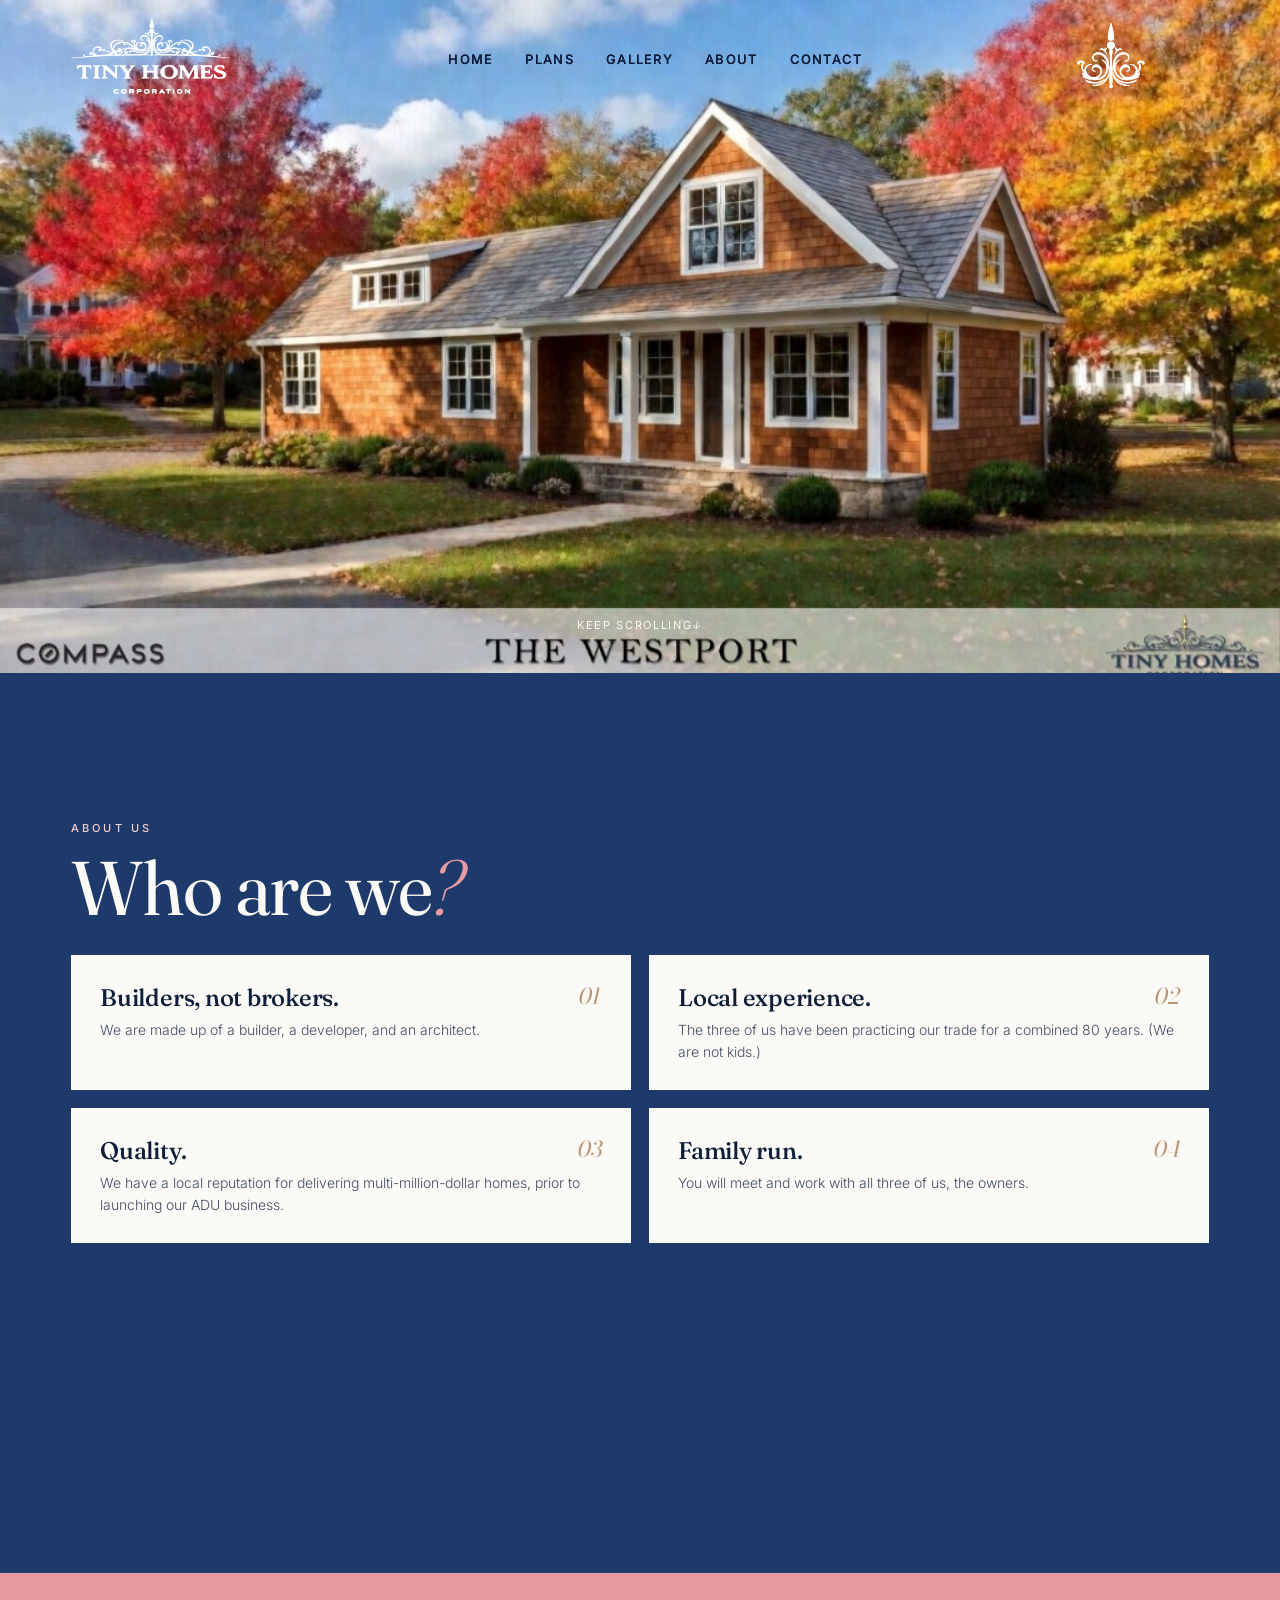
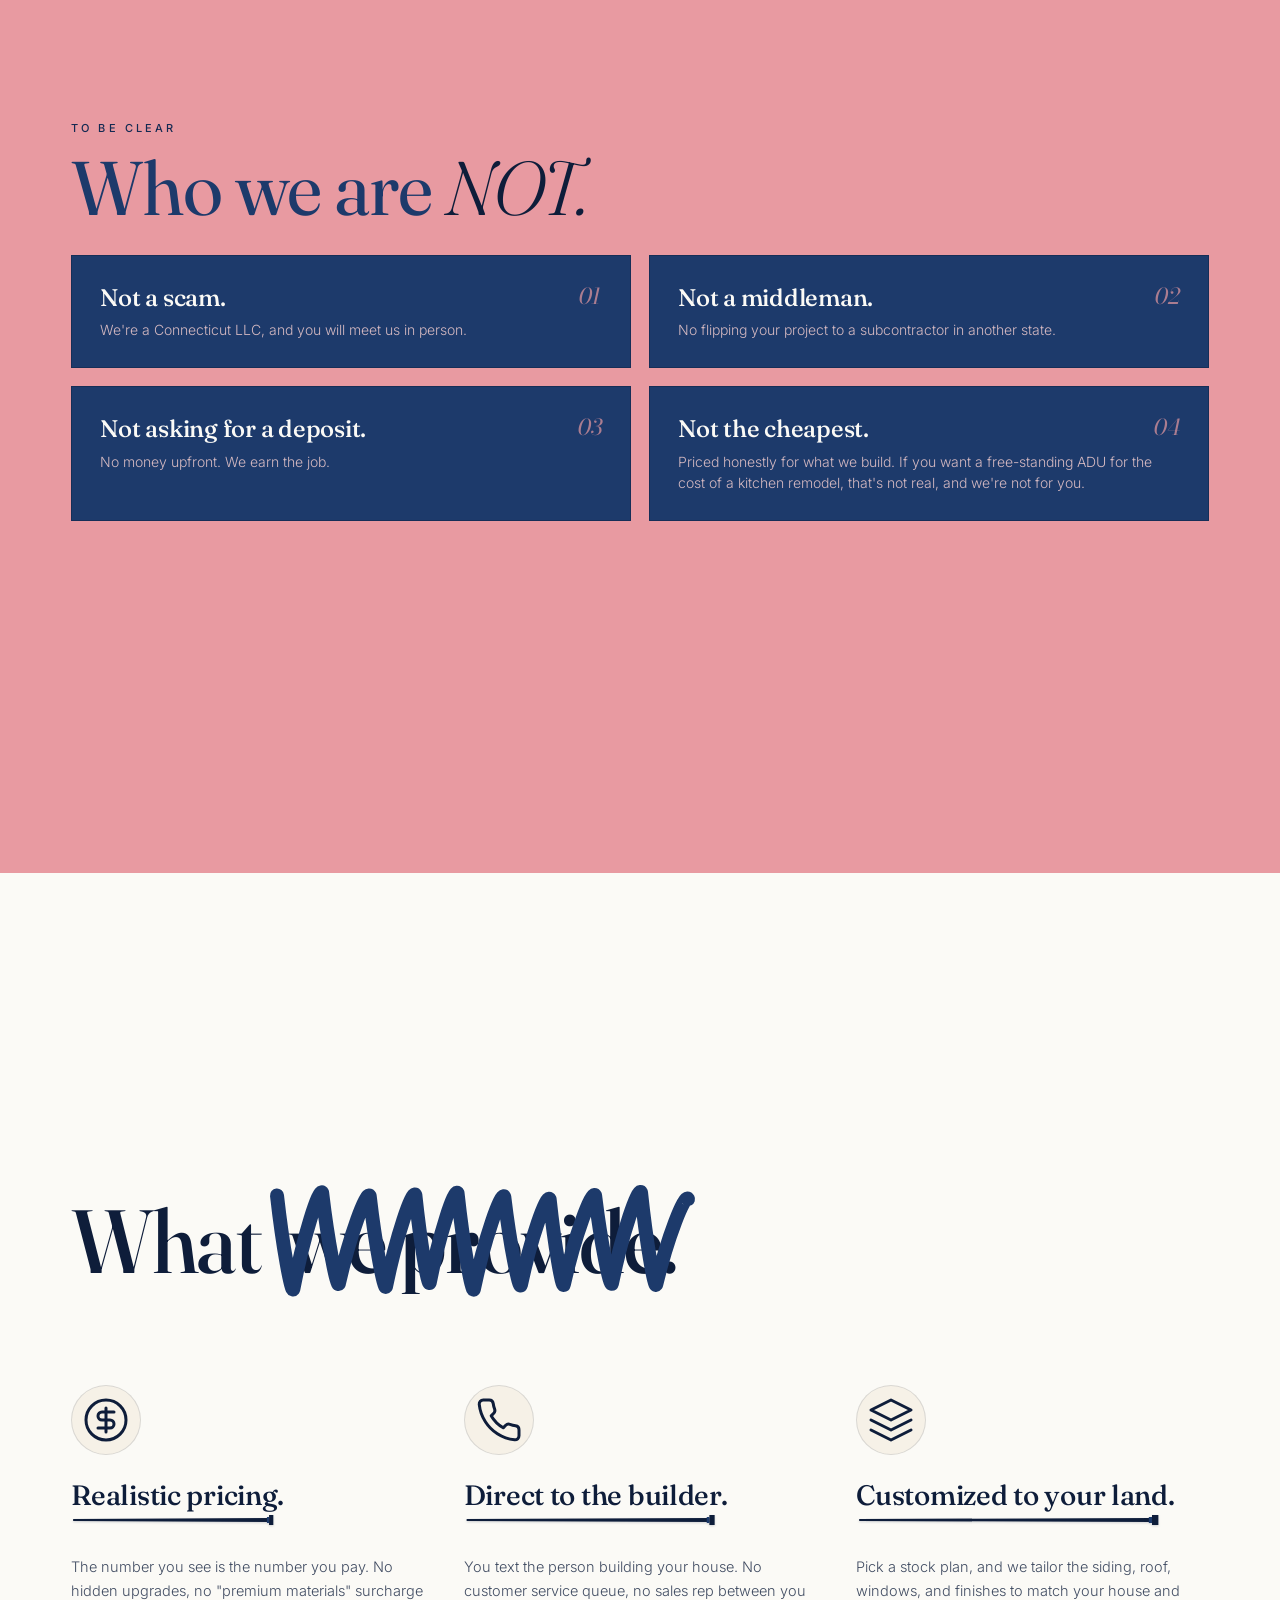
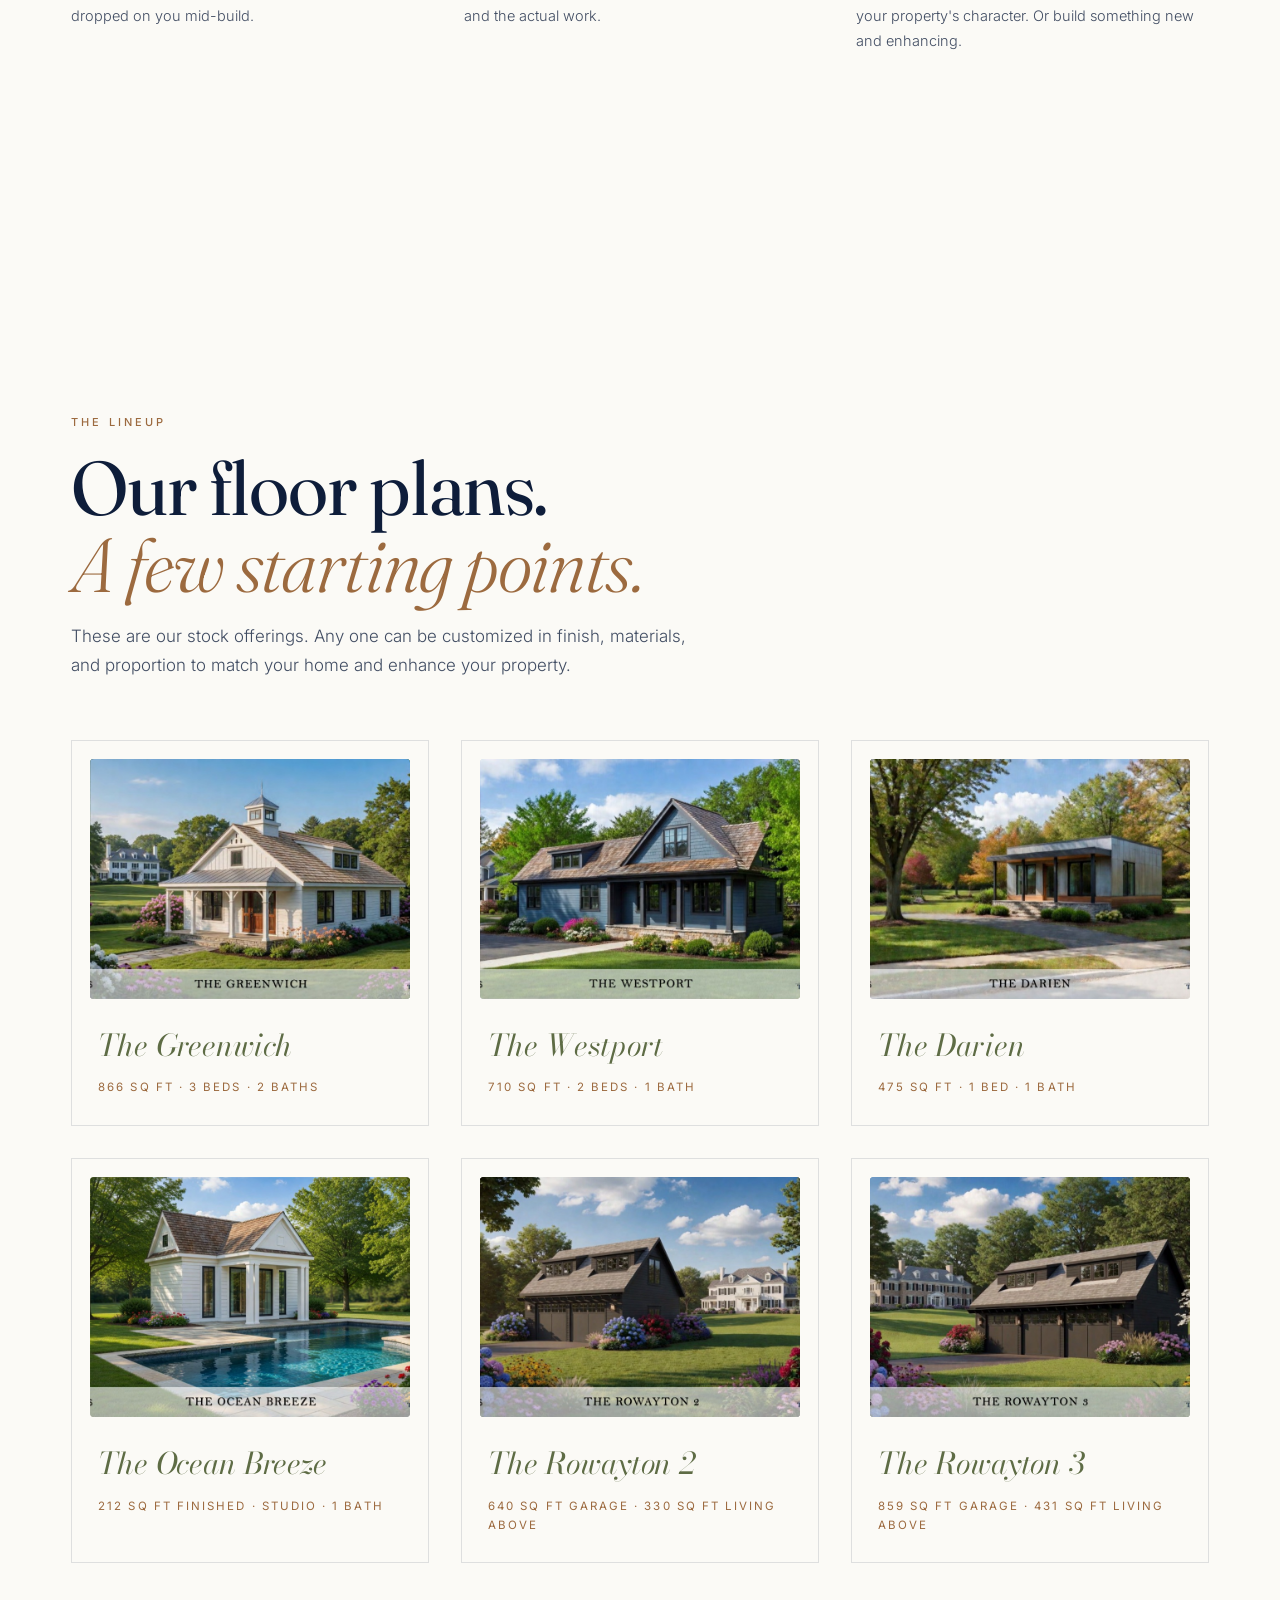
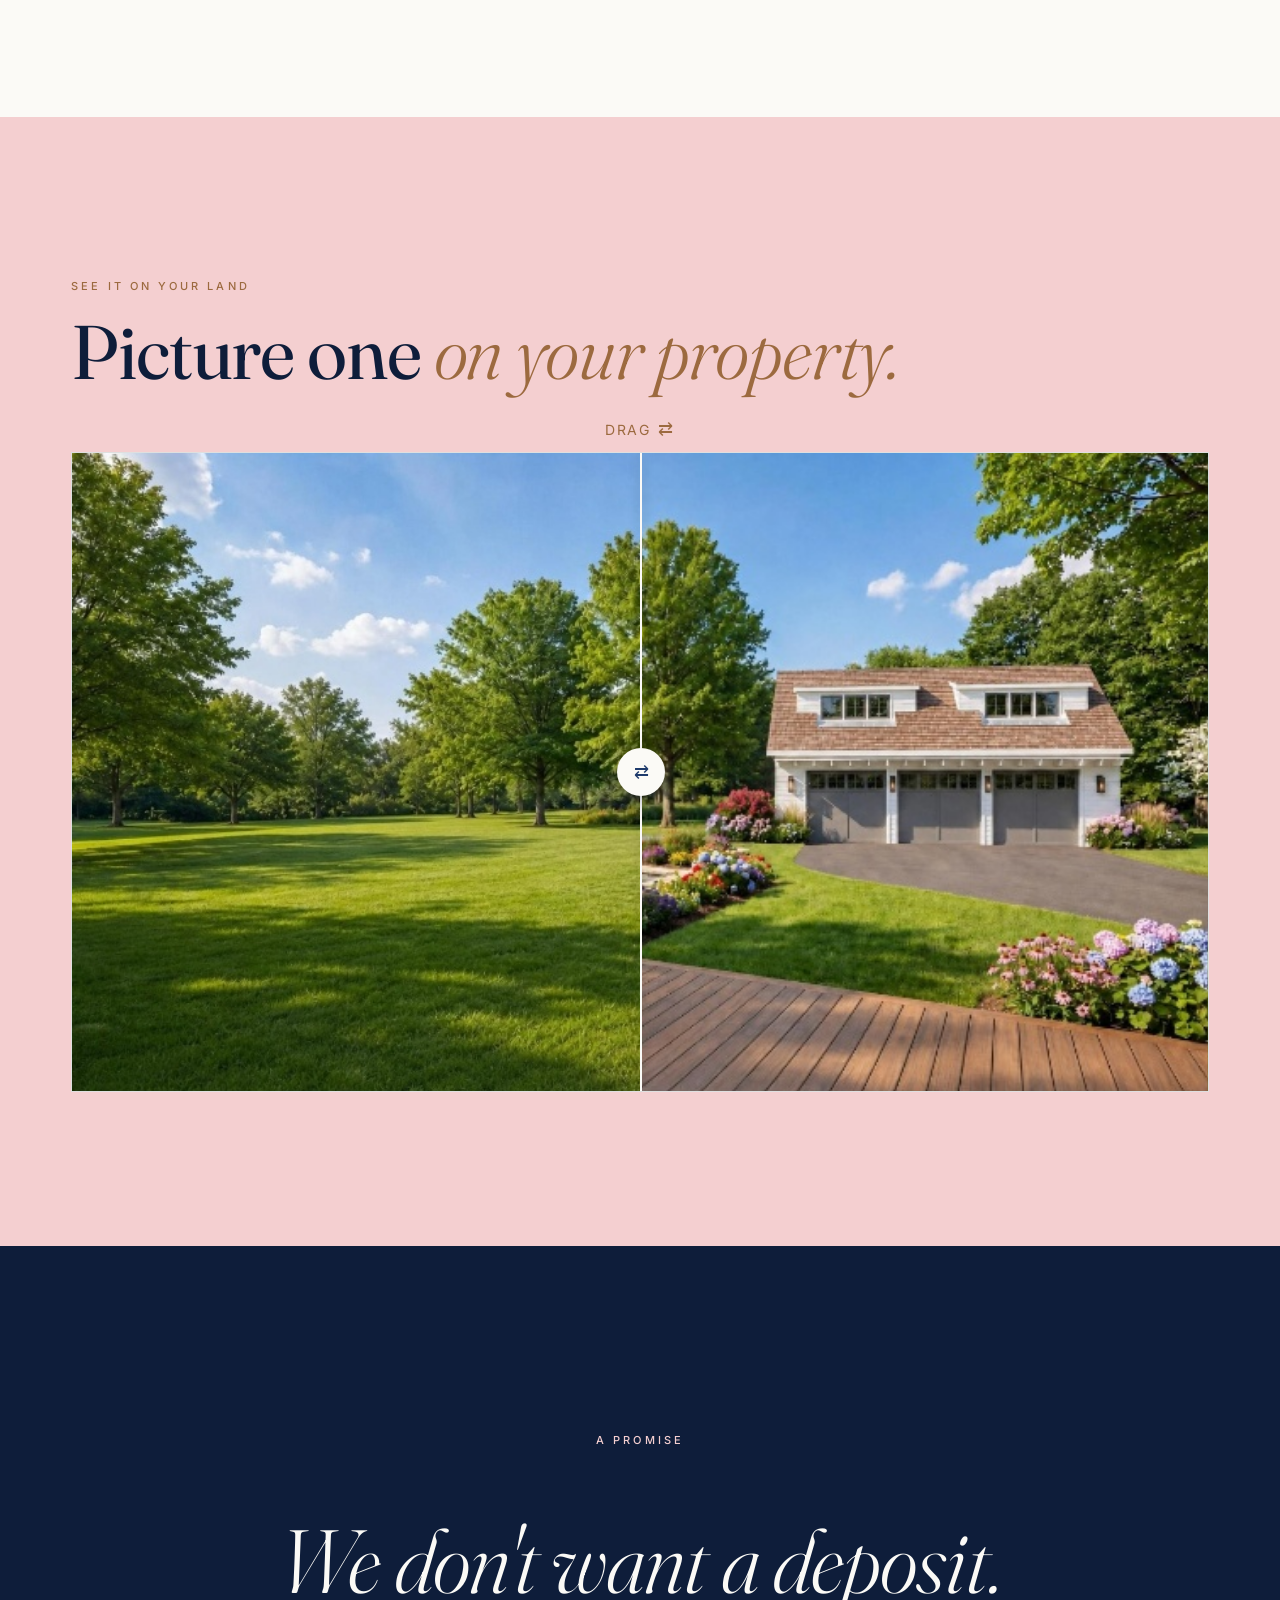
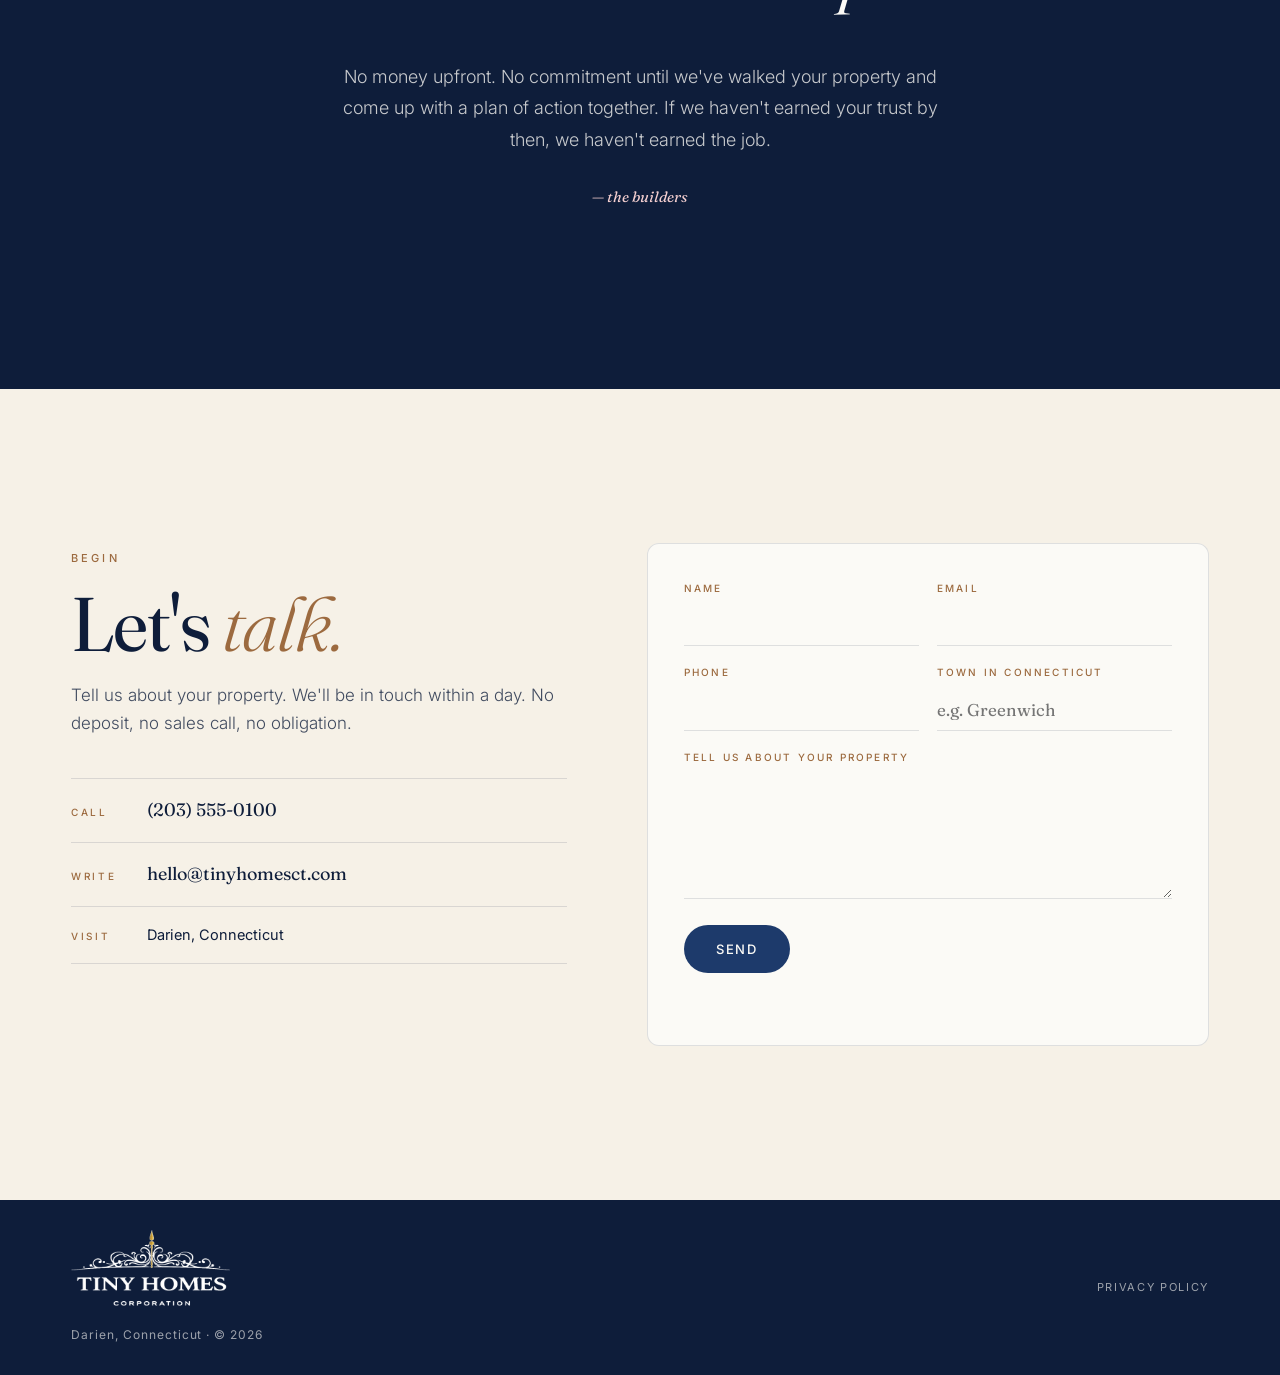
==== commit 4f50d1a2: "fix: restore scroll cue styling, adjust hero slider height, move drag cue above ba slider" ====
--- a/index.html
+++ b/index.html
@@ -259,12 +259,12 @@
          SECTION 6 — BEFORE / AFTER SLIDER
          ============================================================ -->
     <section class="section section-slider" id="slider" style="position: relative;">
-      <div class="drag-cue-top">Drag <span>⇄</span></div>
       <div class="container">
         <p class="eyebrow">see it on your land</p>
         <h2 class="display-h2">Picture one <em>on your property.</em></h2>
         
-        <div class="ba-slider" id="baSlider" style="margin-top: 40px;">
+        <div class="drag-cue-top" style="margin-top: 24px; margin-bottom: 8px;">Drag <span>⇄</span></div>
+        <div class="ba-slider" id="baSlider" style="margin-top: 0;">
           <div class="ba-layer ba-empty">
             <img src="/images/ba-before.jpg" alt="Empty backyard before tiny home" class="ba-image">
             <!-- "before" caption lives on the bottom layer with the before-image -->
--- a/css/styles.css
+++ b/css/styles.css
@@ -266,7 +266,7 @@
 .hero-slider {
   position: relative;
   width: 100%;
-  height: 75vh;
+  height: calc(75vh - 1px);
   min-height: 520px;
   overflow: hidden;
   background: var(--ink);
@@ -1588,6 +1588,25 @@
 }
 
 /* Custom additions for slider drag & scroll cue */
+.scroll-cue-hero {
+  position: absolute;
+  bottom: 40px;
+  left: 50%;
+  transform: translateX(-50%);
+  font-family: var(--body);
+  font-size: 11px;
+  letter-spacing: 0.15em;
+  text-transform: uppercase;
+  color: var(--white);
+  z-index: 10;
+  animation: floatBounce 2s infinite ease-in-out;
+  pointer-events: none;
+}
+@keyframes floatBounce {
+  0%, 100% { transform: translate(-50%, 0); }
+  50% { transform: translate(-50%, 10px); }
+}
+
 .drag-cue-top {
   display: flex;
   align-items: center;
@@ -1598,7 +1617,7 @@
   letter-spacing: 0.1em;
   text-transform: uppercase;
   color: var(--cognac);
-  margin: 0 auto;
+  margin: 0 auto 12px auto;
   animation: floatDragX 2s infinite ease-in-out;
   width: max-content;
 }
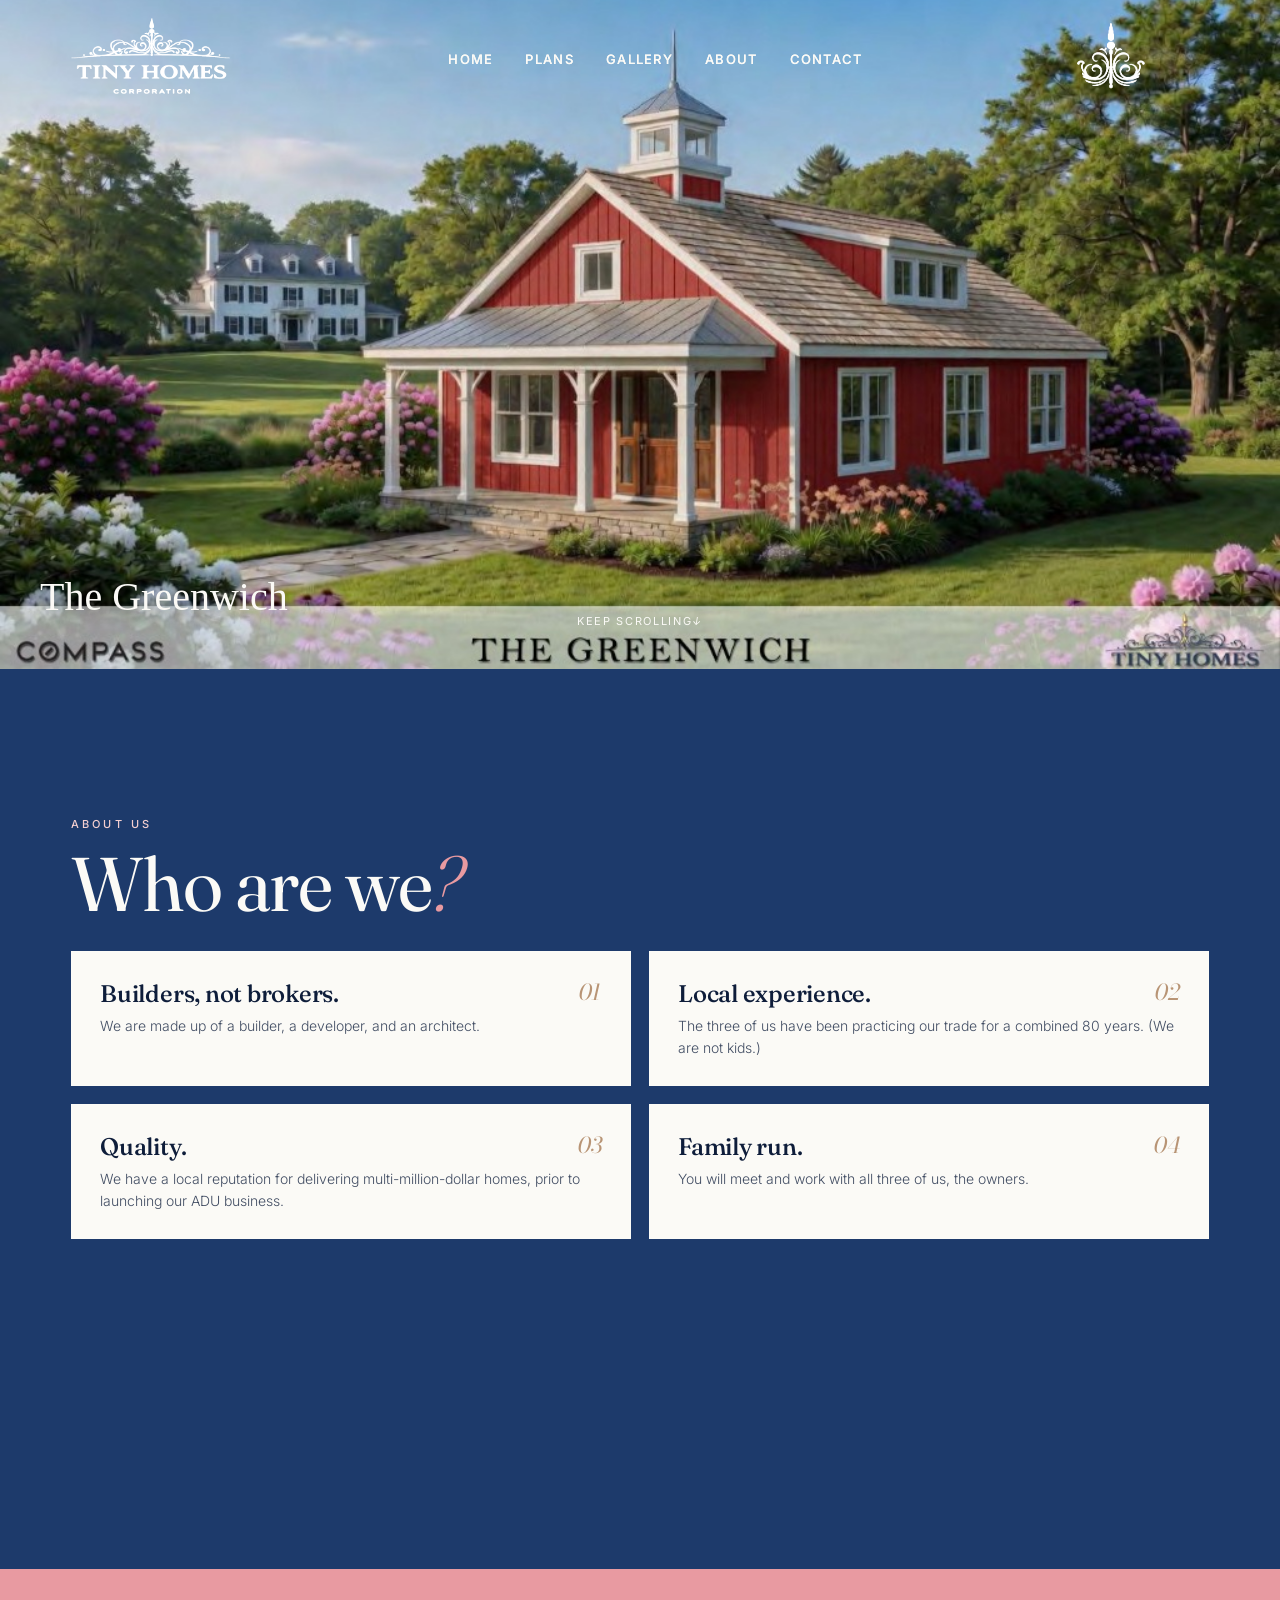
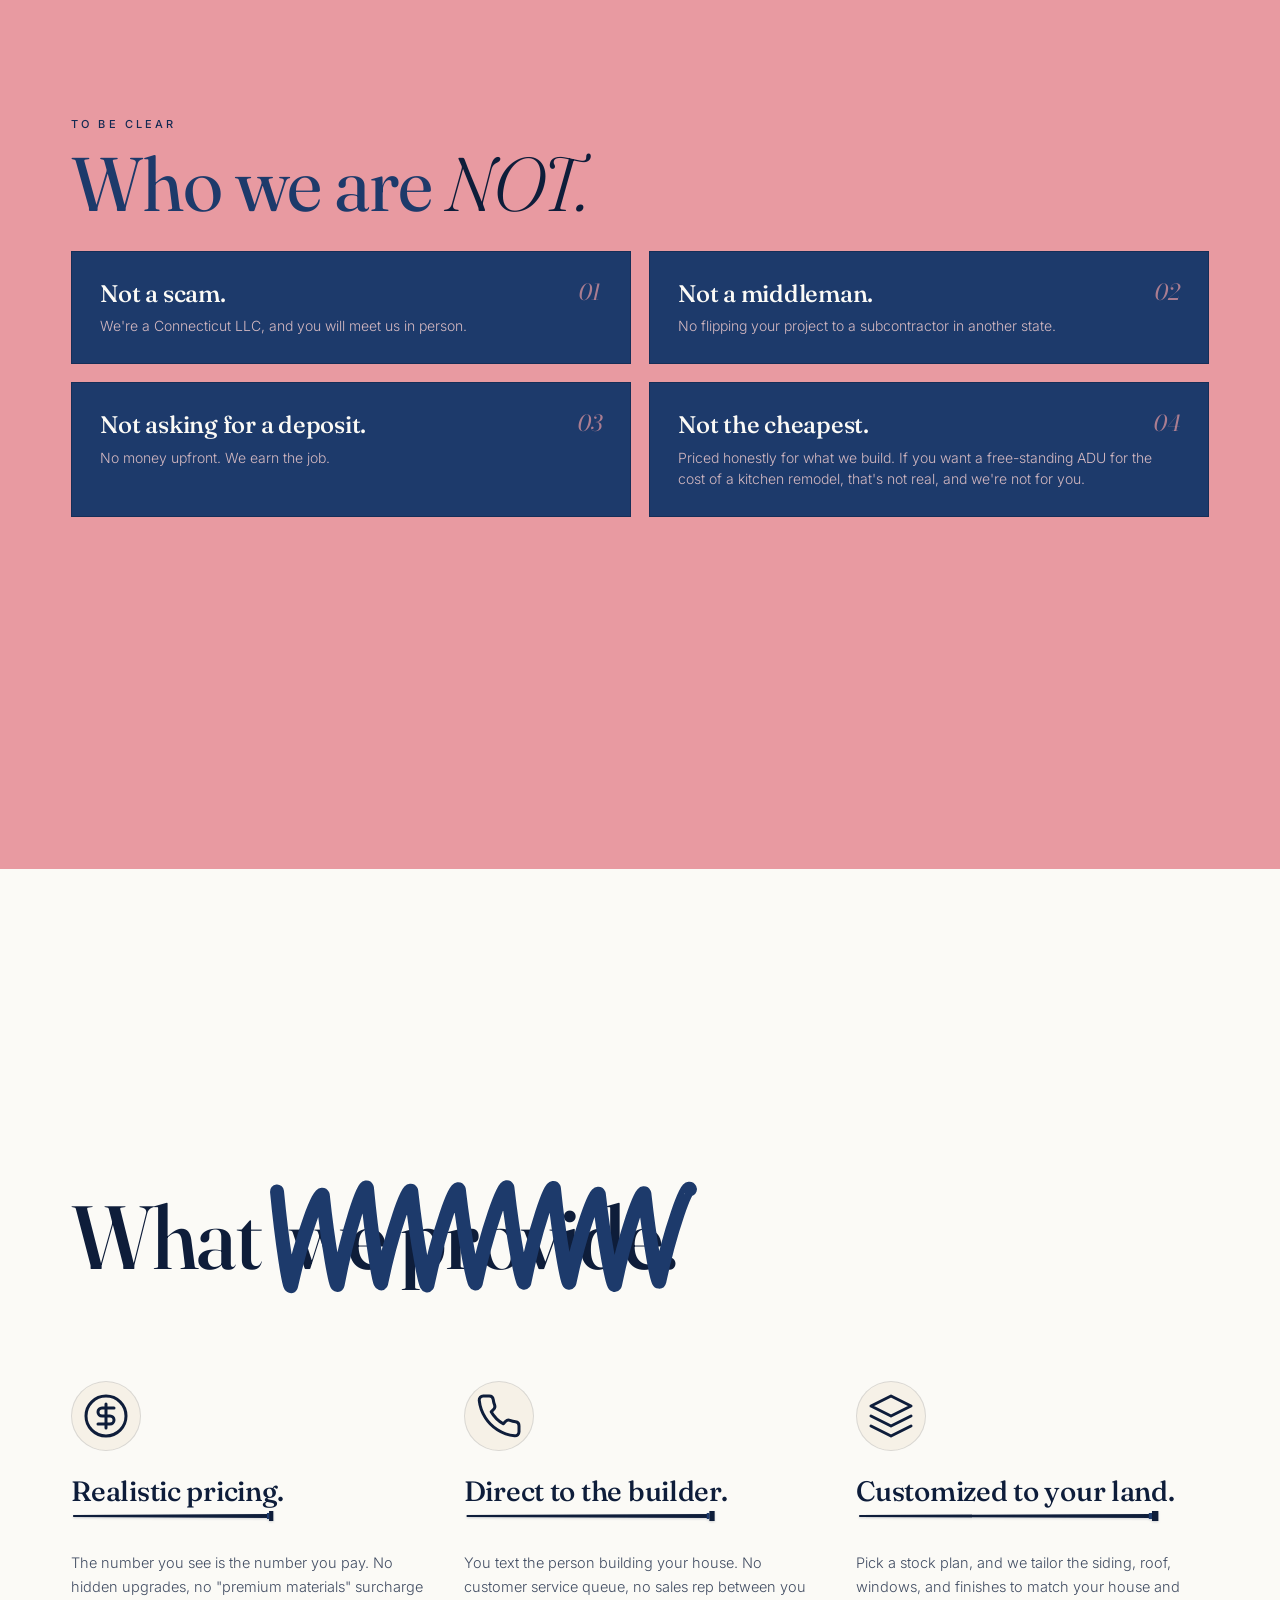
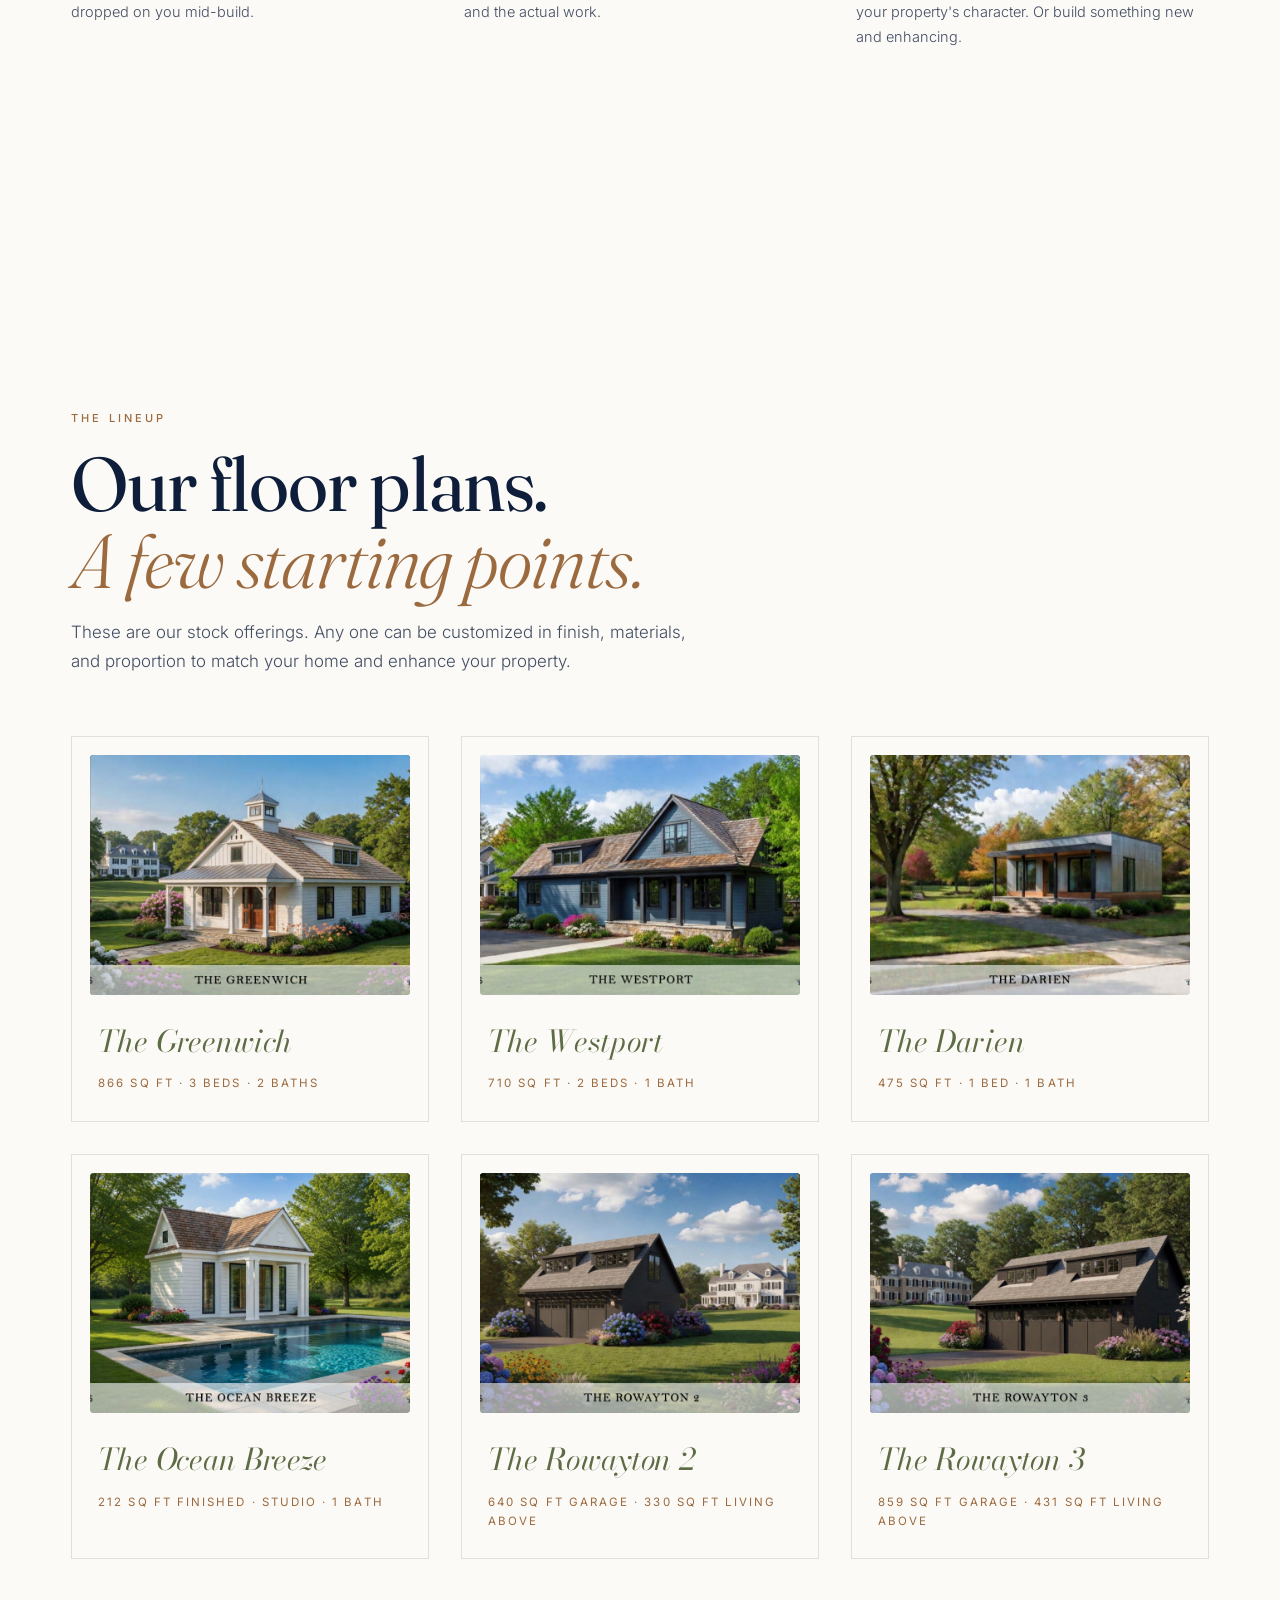
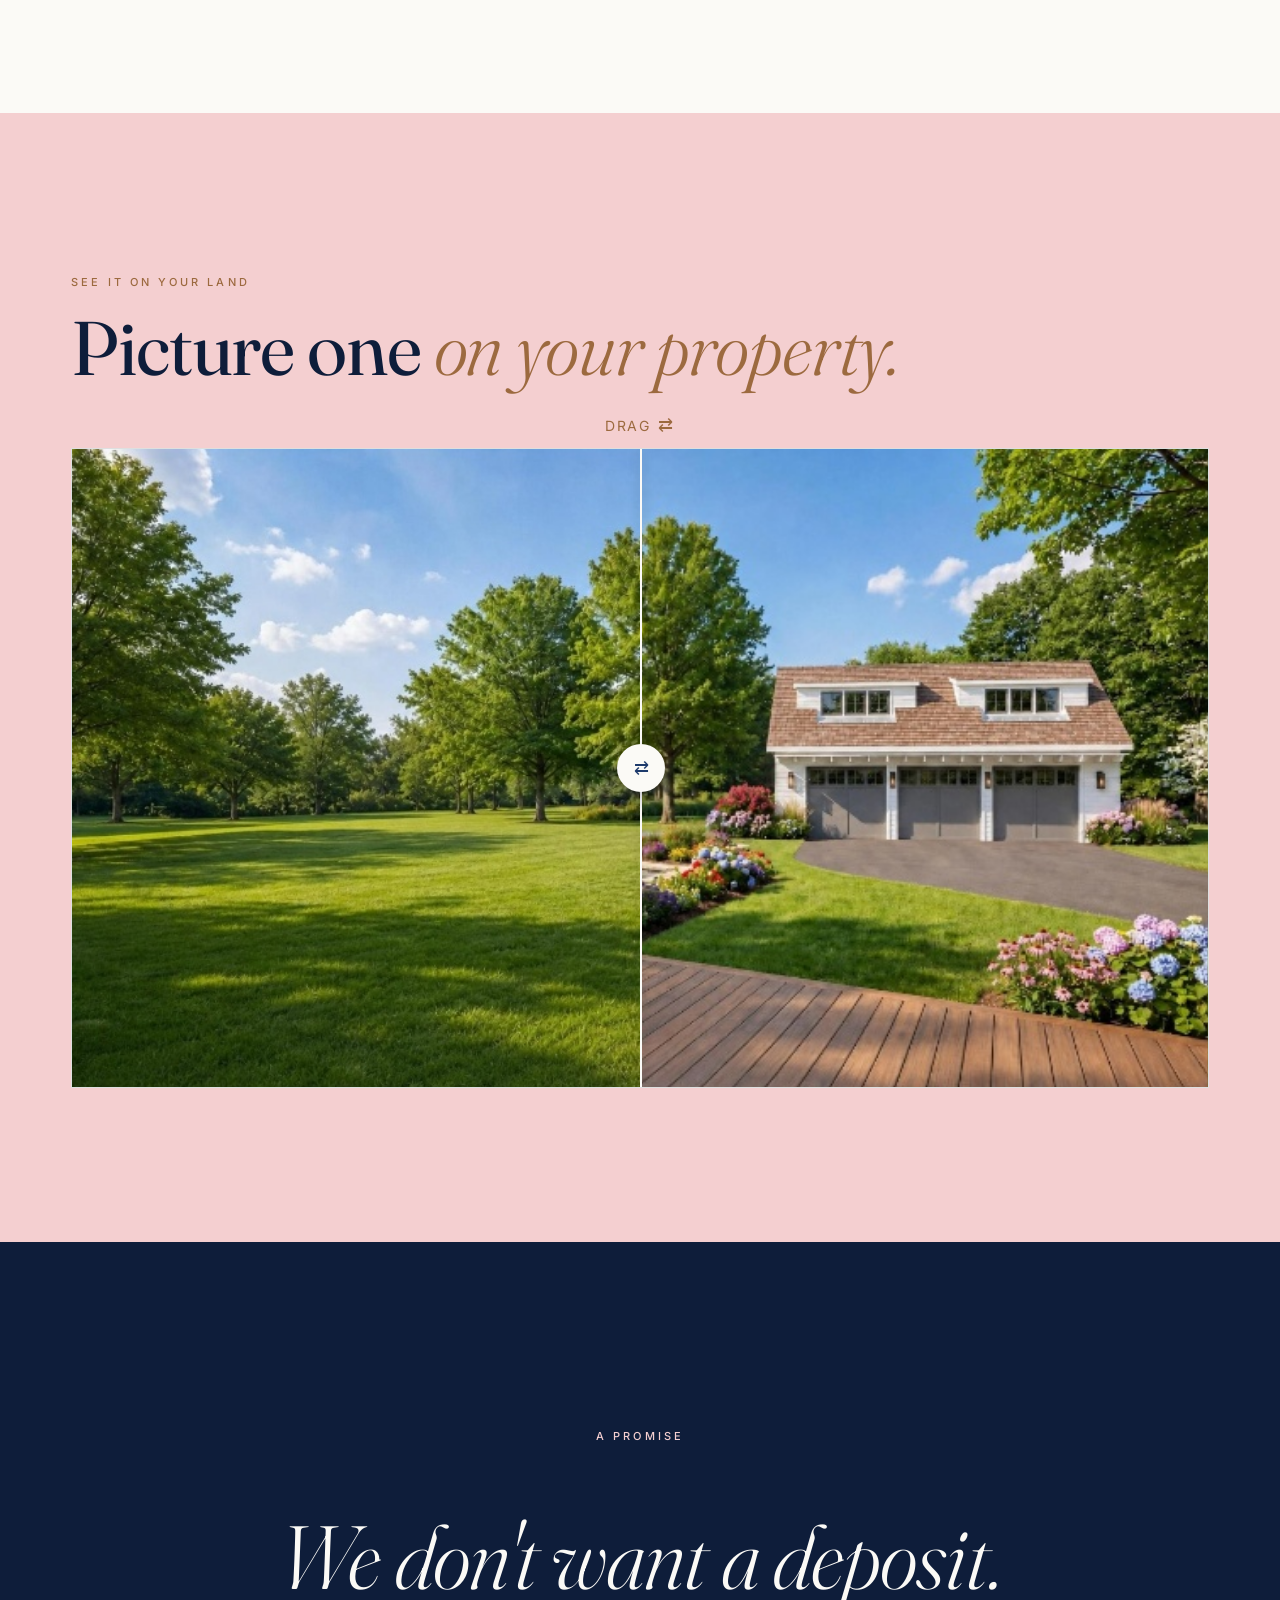
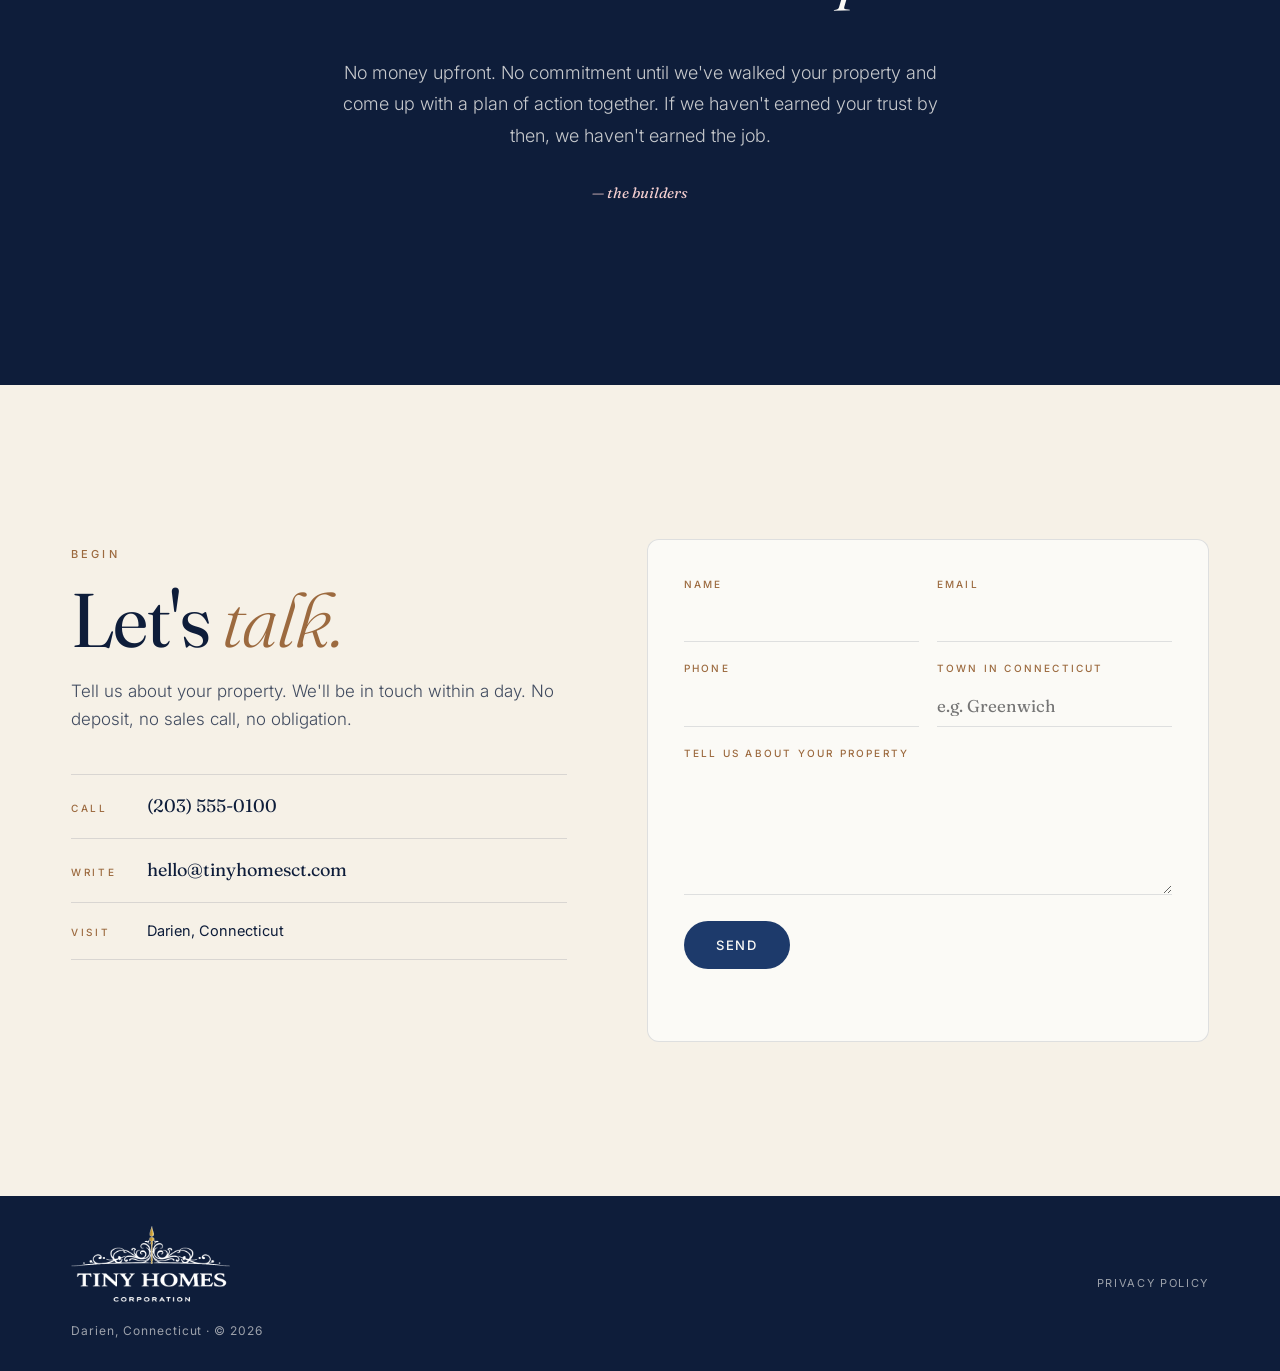
==== commit 9ac75a6b: "fix: adjust hero height, decouple model caption animation" ====
--- a/index.html
+++ b/index.html
@@ -52,6 +52,7 @@
       <div class="slider-track" id="sliderTrack">
         <!-- Slides are injected by JS from the SLIDE_DATA config -->
       </div>
+      <div id="heroCaptionContainer" class="hero-caption-container"></div>
     </section>
 
     <!-- ============================================================
--- a/css/styles.css
+++ b/css/styles.css
@@ -266,7 +266,7 @@
 .hero-slider {
   position: relative;
   width: 100%;
-  height: calc(75vh - 1px);
+  height: calc(75vh - 5px);
   min-height: 520px;
   overflow: hidden;
   background: var(--ink);
@@ -1628,3 +1628,37 @@
   0%, 100% { transform: translateX(0); }
   50% { transform: translateX(10px); }
 }
+
+.hero-caption-container {
+  position: absolute;
+  inset: 0;
+  z-index: 10;
+  pointer-events: none;
+}
+.hero-caption-item {
+  position: absolute;
+  inset: 0;
+  opacity: 0;
+  will-change: clip-path, opacity;
+}
+.hero-caption-item.prev {
+  z-index: 1;
+  opacity: 1;
+  clip-path: polygon(0 0, 100% 0, 100% 100%, 0 100%);
+}
+.hero-caption-item.active {
+  z-index: 2;
+  opacity: 1;
+  animation: wipe-in 1.2s cubic-bezier(0.77, 0, 0.175, 1) forwards;
+}
+.hero-caption-text {
+  position: absolute;
+  bottom: 40px;
+  left: 40px;
+  font-family: var(--quirky);
+  font-size: 40px;
+  font-weight: 400;
+  color: var(--white);
+  text-shadow: 0 4px 16px rgba(0,0,0,0.4);
+}
+
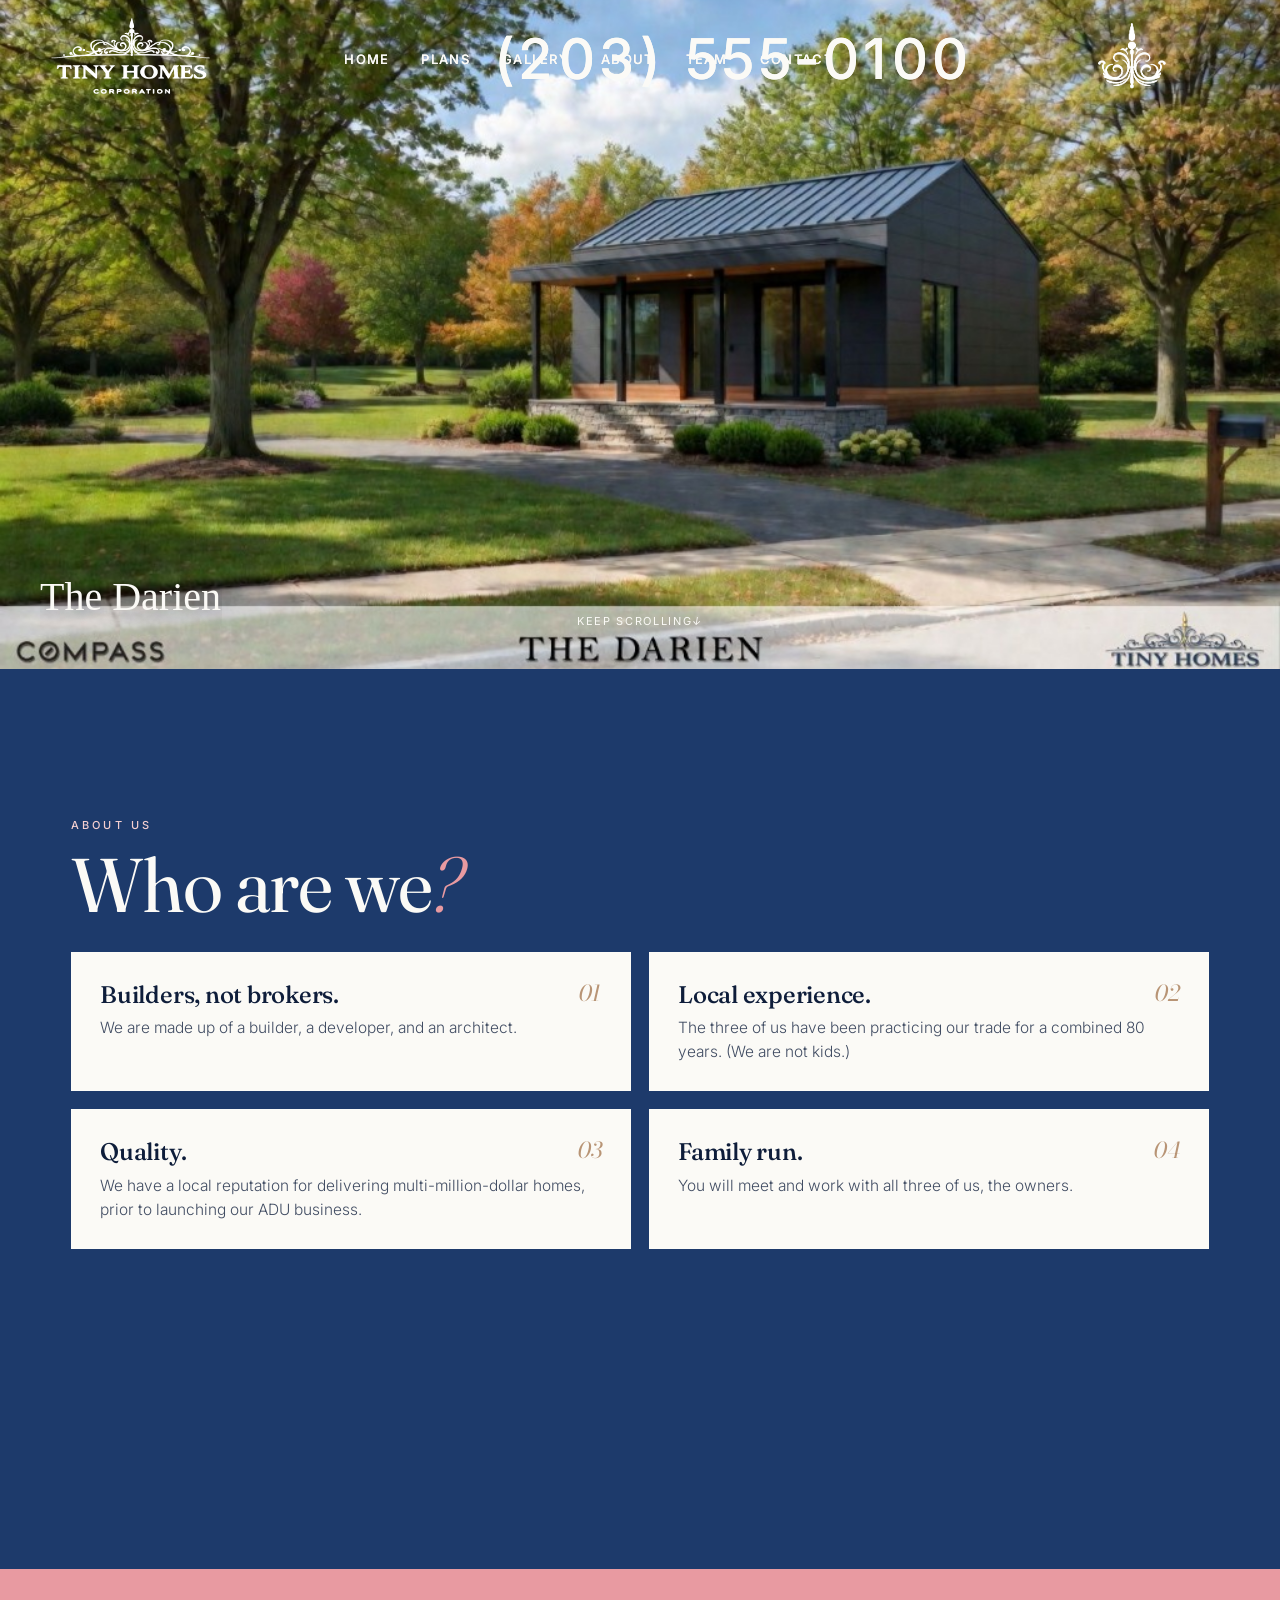
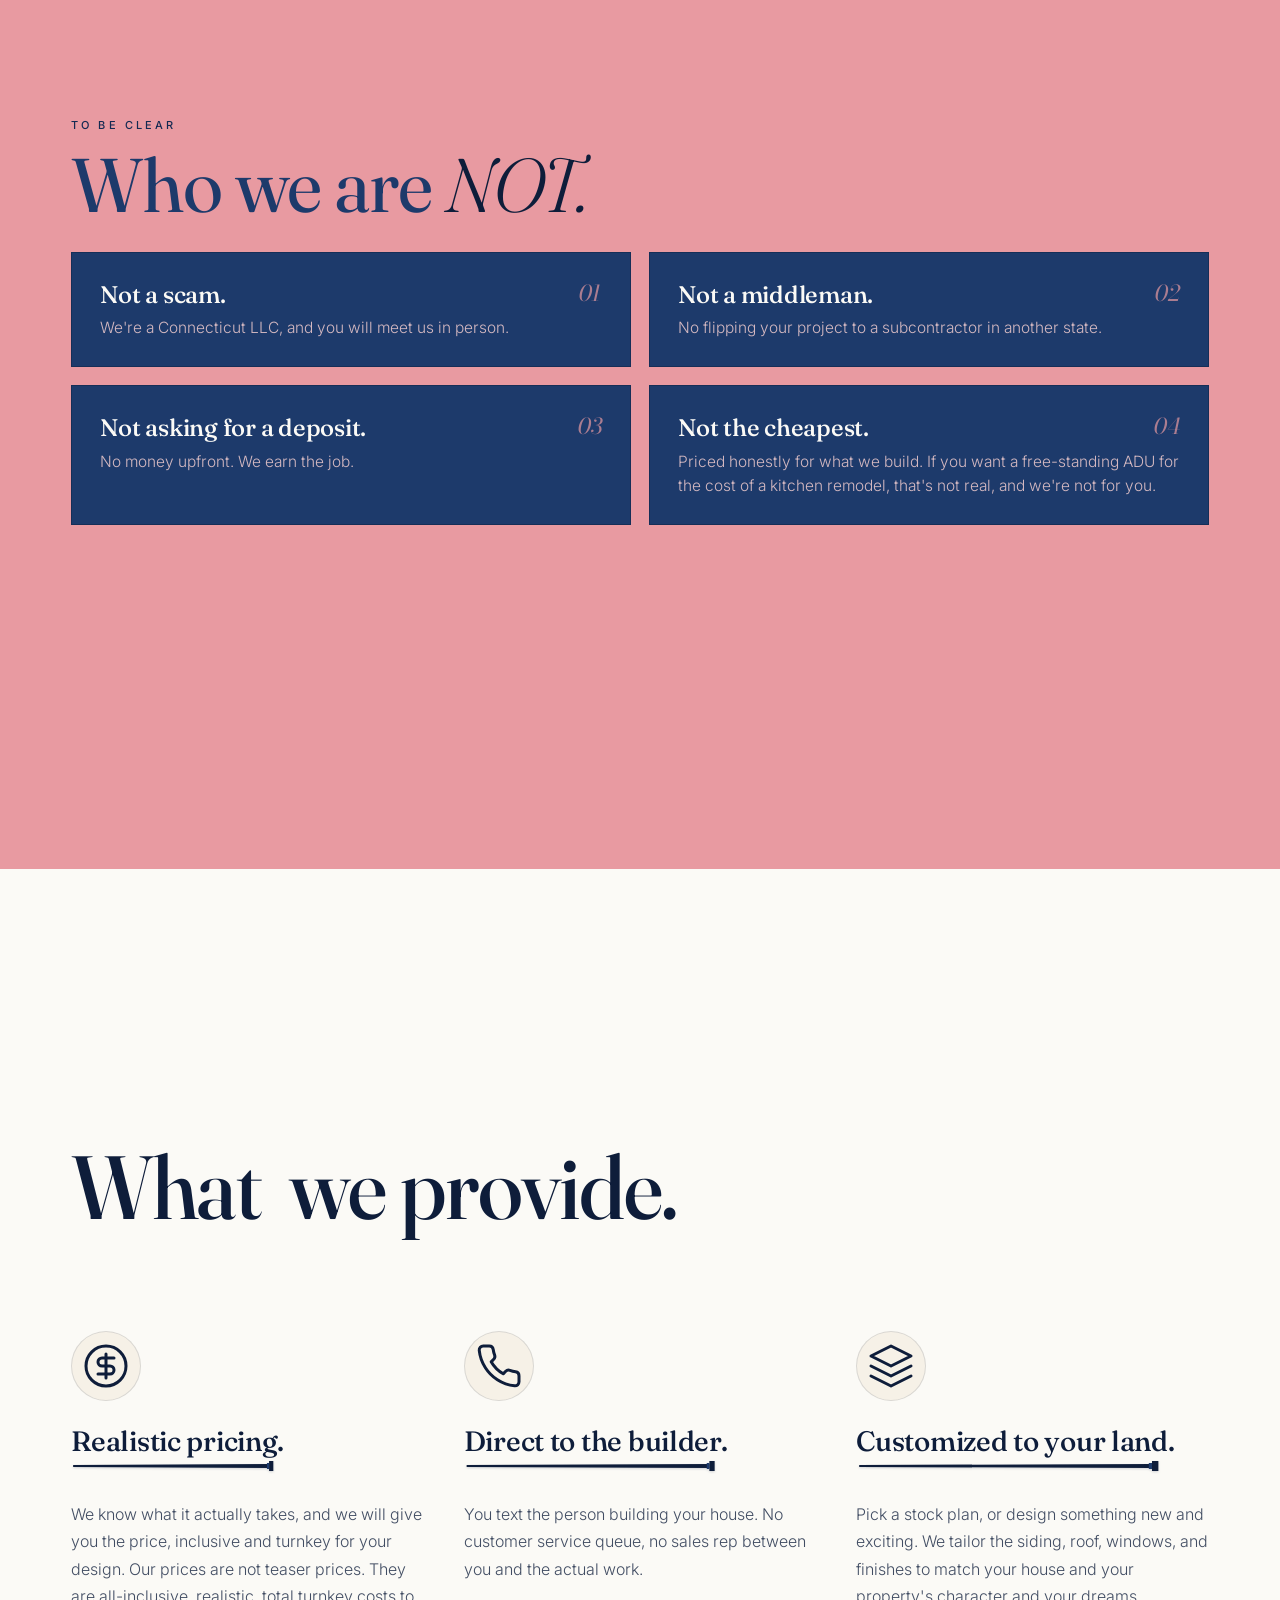
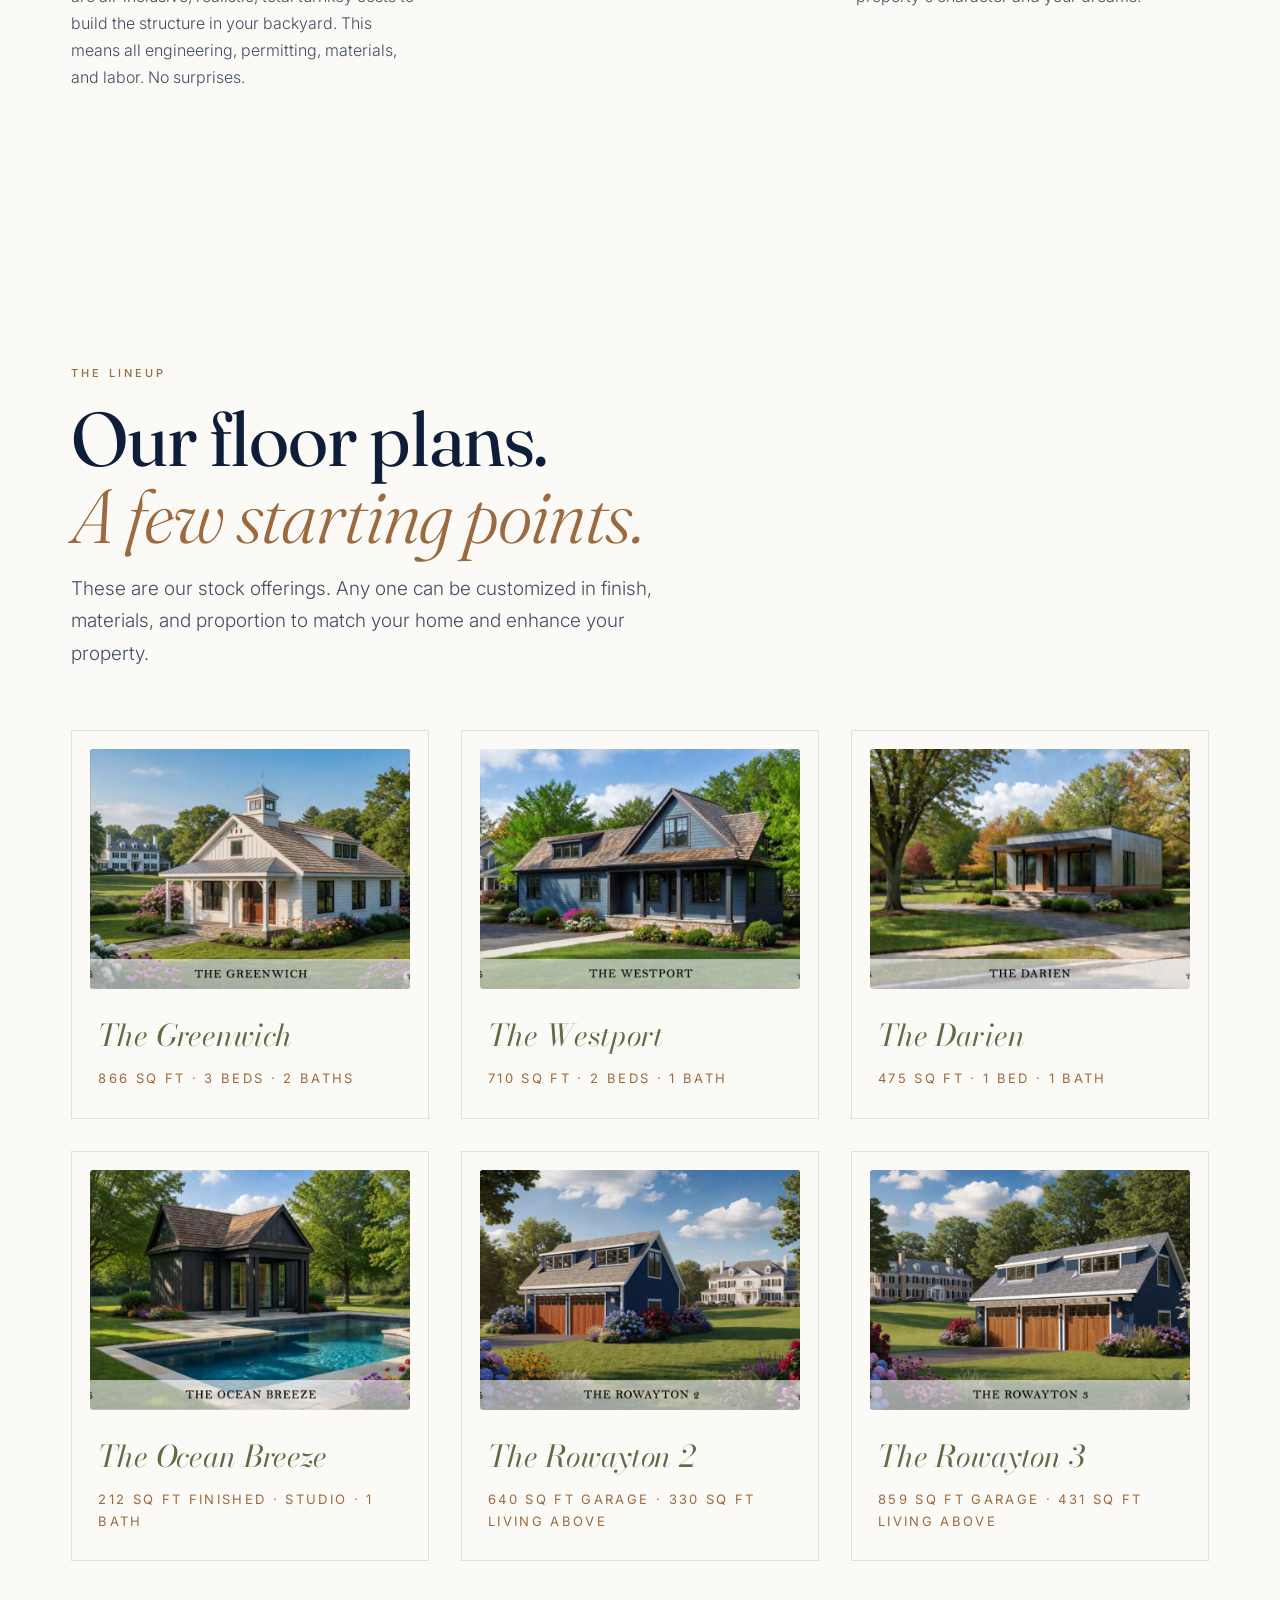
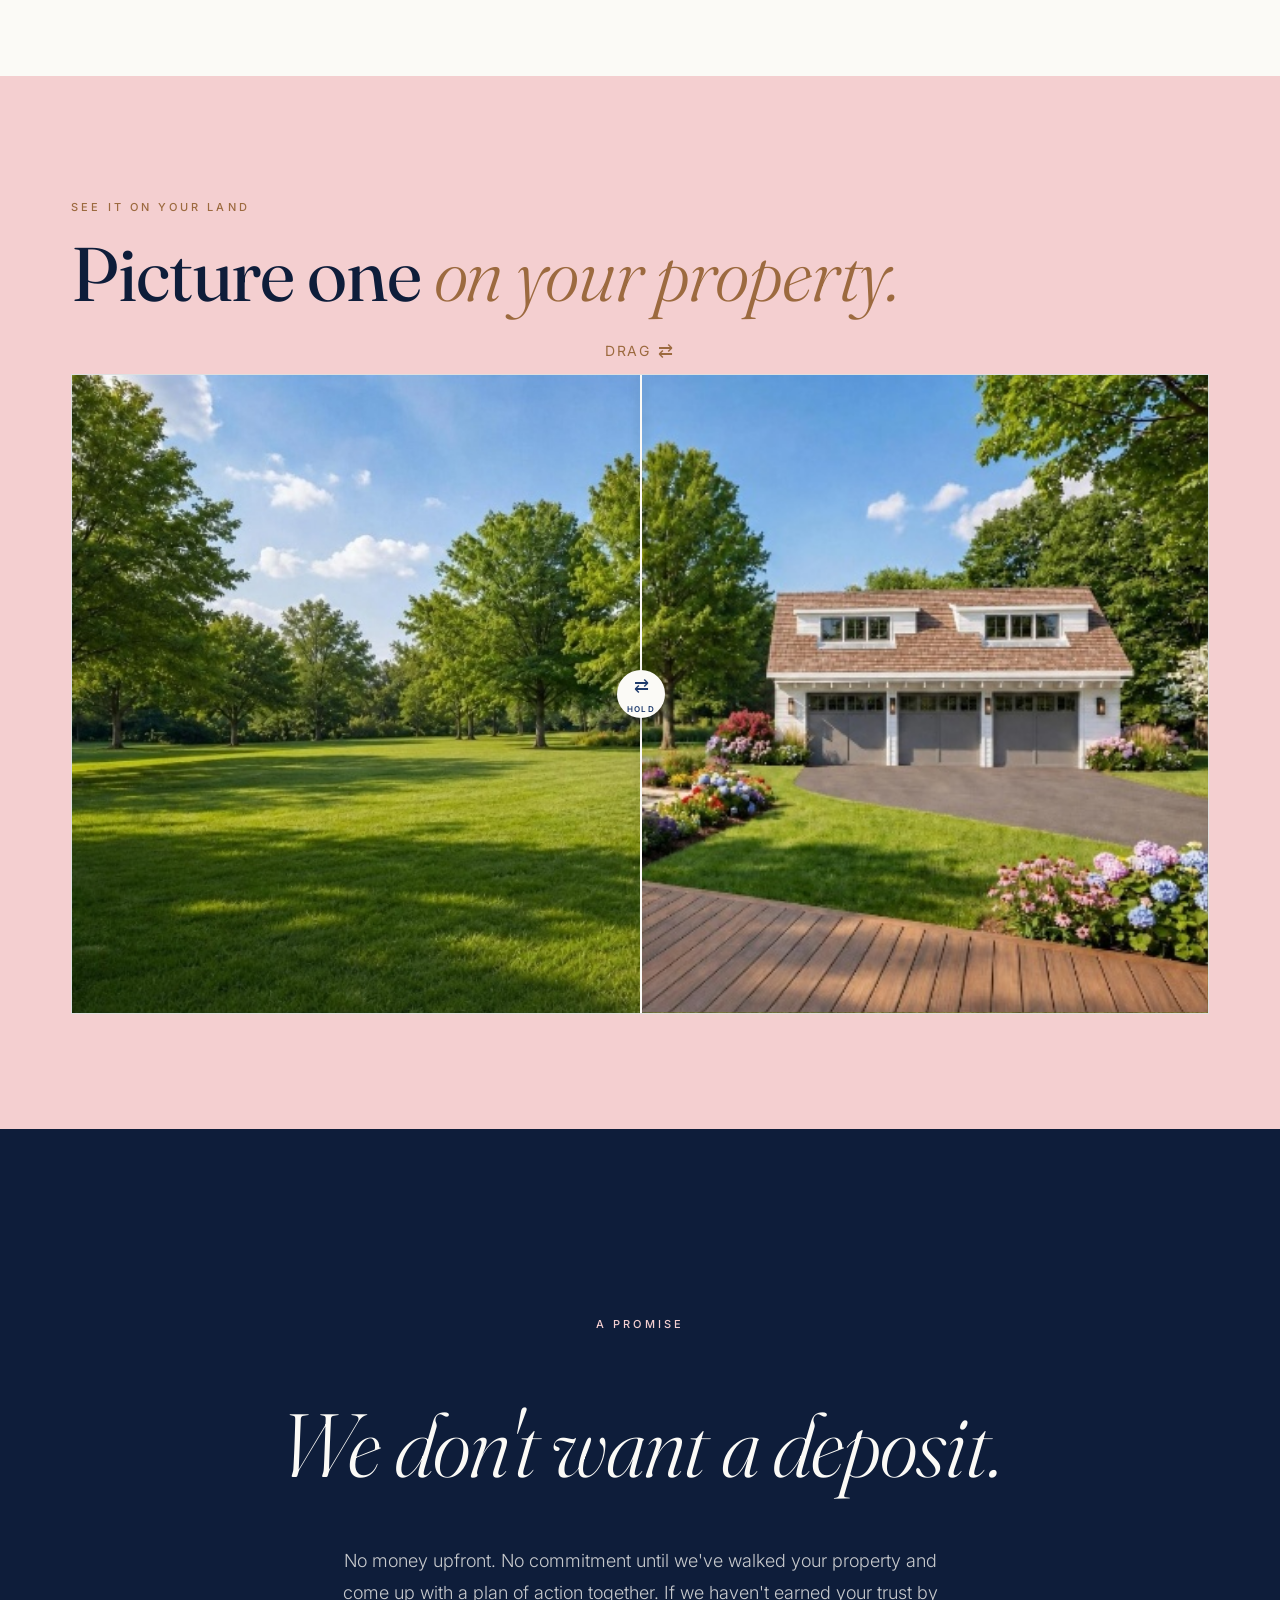
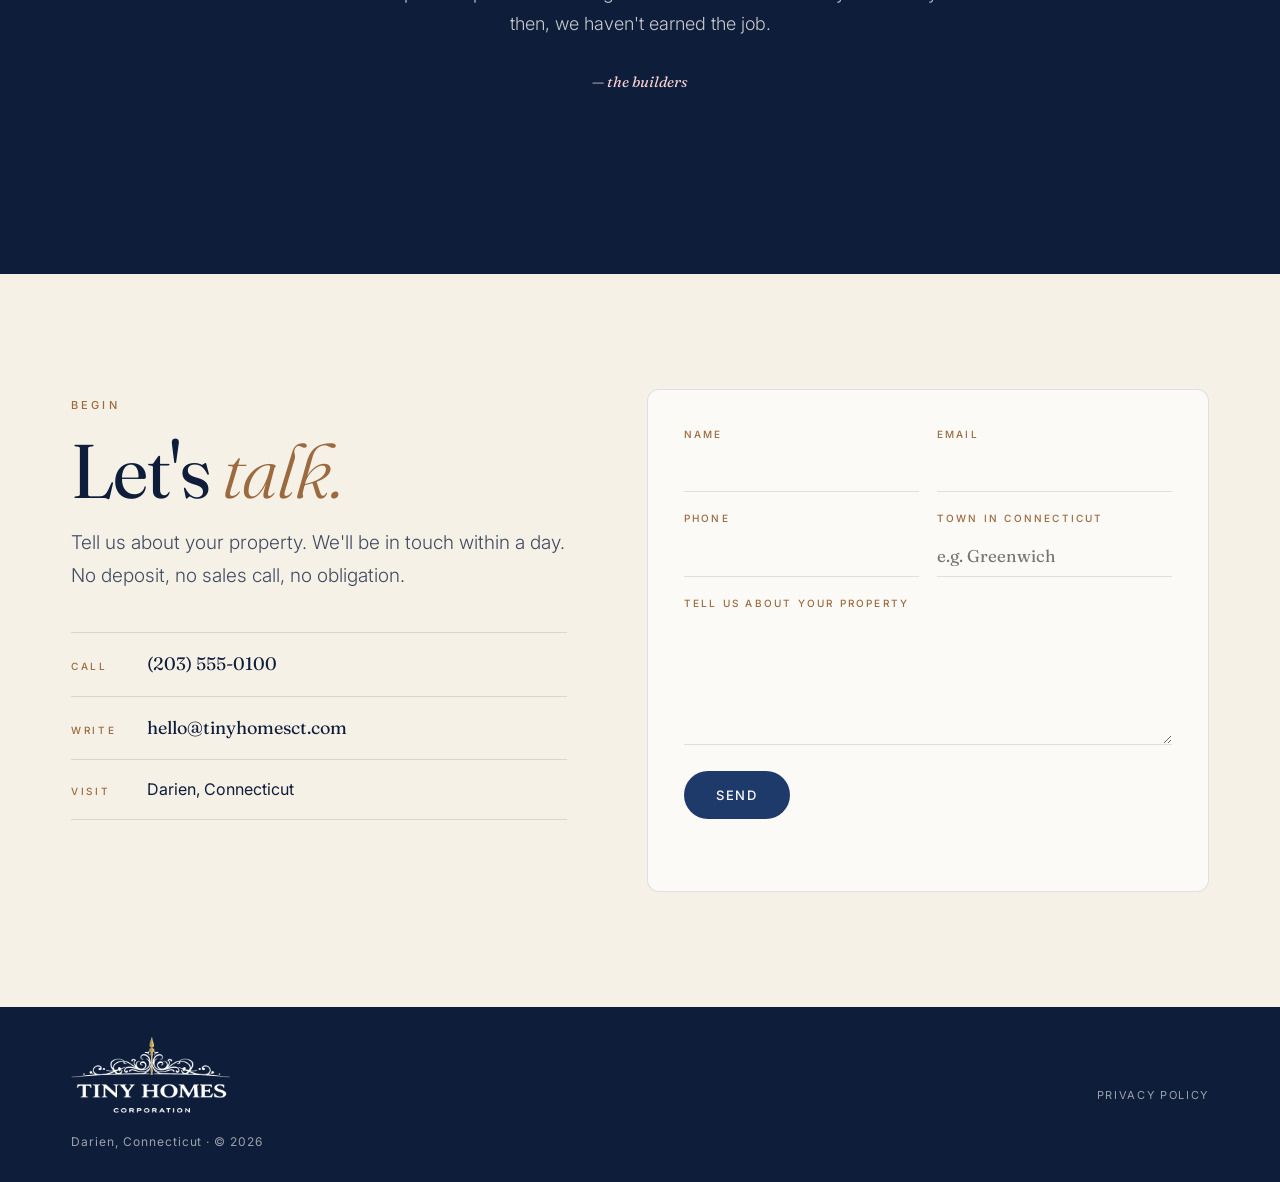
==== commit 2819bbc1: "Implement client meeting notes updates" ====
--- a/index.html
+++ b/index.html
@@ -34,10 +34,12 @@
         <a href="/plans.html" class="nav-link">Plans</a>
         <a href="/gallery.html" class="nav-link">Gallery</a>
         <a href="/about.html" class="nav-link">About</a>
+        <a href="/team.html" class="nav-link">Team</a>
         <a href="/contact.html" class="nav-link">Contact</a>
       </nav>
 
-      <a href="/contact.html" class="brand-logo desktop-only">
+      <a href="/contact.html" class="brand-phone">
+        <span class="brand-phone-number">(203) 555-0100</span>
         <img src="/images/logo.png" alt="TinyHomes">
       </a>
     </div>
@@ -199,7 +201,7 @@
                 <rect x="184" y="4" width="2" height="6" fill="#1d3a6b"/>
               </svg>
             </div>
-            <p>The number you see is the number you pay. No hidden upgrades, no "premium materials" surcharge dropped on you mid-build.</p>
+            <p>We know what it actually takes, and we will give you the price, inclusive and turnkey for your design. Our prices are not teaser prices. They are all-inclusive, realistic, total turnkey costs to build the structure in your backyard. This means all engineering, permitting, materials, and labor. No surprises.</p>
           </li>
           <li class="value-col" data-jiggle>
             <div class="value-icon">
@@ -233,7 +235,7 @@
                 <rect x="184" y="4" width="2" height="6" fill="#1d3a6b"/>
               </svg>
             </div>
-            <p>Pick a stock plan, and we tailor the siding, roof, windows, and finishes to match your house and your property's character. Or build something new and enhancing.</p>
+            <p>Pick a stock plan, or design something new and exciting. We tailor the siding, roof, windows, and finishes to match your house and your property's character and your dreams.</p>
           </li>
         </ul>
       </div>
@@ -278,7 +280,7 @@
             <span class="ba-cap ba-cap-after">your house after</span>
           </div>
           <div class="ba-handle" id="baHandle">
-            <span class="ba-handle-icon">⇄</span>
+            <span class="ba-handle-icon">⇄<span class="ba-handle-hold">hold</span></span>
           </div>
         </div>
       </div>
--- a/css/styles.css
+++ b/css/styles.css
@@ -46,7 +46,7 @@
 body {
   font-family: var(--body);
   font-weight: 400;
-  font-size: 16px;
+  font-size: 17px;
   line-height: 1.65;
   color: var(--ink);
   background: var(--white);
@@ -134,9 +134,9 @@
   /* No overrides needed if default is already scrolled state */
 }
 .header-inner {
-  max-width: var(--max-w);
-  margin: 0 auto;
-  padding: 0 var(--gutter);
+  max-width: none;
+  margin: 0;
+  padding: 0 clamp(24px, 4vw, 64px);
   display: flex;
   align-items: center;
   justify-content: space-between;
@@ -211,7 +211,7 @@
 .lead {
   font-family: var(--body);
   font-weight: 300;
-  font-size: clamp(15px, 1.5vw, 17px);
+  font-size: clamp(16px, 1.6vw, 19px);
   color: var(--ink);
   opacity: 0.78;
   max-width: 620px;
@@ -330,17 +330,14 @@
 body.is-home .site-header:not(.scrolled) .nav-toggle span {
   transition: color 0.8s ease, background 0.8s ease;
 }
-body.is-home .site-header.nav-dark:not(.scrolled) .nav-link {
-  color: var(--ink);
-}
-body.is-home .site-header.nav-dark:not(.scrolled) .nav-toggle span {
-  background: var(--ink);
-}
+/* Item 1: nav links stay white while header is transparent, regardless of slide */
+body.is-home .site-header.nav-dark:not(.scrolled) .nav-link,
 body.is-home .site-header.nav-mixed:not(.scrolled) .nav-link {
-  color: var(--ink);
-}
+  color: var(--white);
+}
+body.is-home .site-header.nav-dark:not(.scrolled) .nav-toggle span,
 body.is-home .site-header.nav-mixed:not(.scrolled) .nav-toggle span {
-  background: var(--ink);
+  background: var(--white);
 }
 body.is-home .site-header.nav-dark:not(.scrolled) .brand-name img {
   filter: none;
@@ -360,7 +357,7 @@
    SECTIONS — generic spacing
    ========================================================= */
 .section {
-  padding: clamp(80px, 12vw, 160px) 0;
+  padding: clamp(60px, 9vw, 120px) 0;
   position: relative;
 }
 
@@ -421,7 +418,7 @@
   margin-bottom: 8px;
 }
 .finished-state .bullet-card p {
-  font-size: 14px;
+  font-size: 15.5px;
   line-height: 1.55;
 }
 
@@ -536,7 +533,7 @@
 .bullet-card p {
   font-family: var(--body);
   font-weight: 300;
-  font-size: 14.5px;
+  font-size: 16px;
   line-height: 1.65;
   color: var(--ink);
   opacity: 0.78;
@@ -601,7 +598,7 @@
    ========================================================= */
 .section-different {
   background: var(--white);
-  padding: clamp(120px, 16vw, 200px) 0;
+  padding: clamp(90px, 12vw, 150px) 0;
 }
 .strike-heading {
   margin-bottom: 100px;
@@ -715,7 +712,7 @@
 .value-col p {
   font-family: var(--body);
   font-weight: 300;
-  font-size: 14.5px;
+  font-size: 16px;
   line-height: 1.7;
   color: var(--ink);
   opacity: 0.78;
@@ -960,7 +957,7 @@
 }
 .plan-spec {
   font-family: var(--body);
-  font-size: 11.5px;
+  font-size: 13px;
   letter-spacing: 0.18em;
   text-transform: uppercase;
   color: var(--cognac);
@@ -1118,7 +1115,7 @@
 .contact-points li {
   padding: 16px 0;
   border-bottom: 1px solid var(--line);
-  font-size: 14.5px;
+  font-size: 16px;
   display: flex;
   gap: 16px;
   align-items: baseline;
@@ -1637,24 +1634,27 @@
 }
 .hero-caption-item {
   position: absolute;
-  inset: 0;
+  bottom: 40px;
+  left: 40px;
+  width: max-content;
   opacity: 0;
   will-change: clip-path, opacity;
 }
 .hero-caption-item.prev {
   z-index: 1;
   opacity: 1;
-  clip-path: polygon(0 0, 100% 0, 100% 100%, 0 100%);
+  animation: wipe-out 1.2s cubic-bezier(0.77, 0, 0.175, 1) forwards;
 }
 .hero-caption-item.active {
   z-index: 2;
   opacity: 1;
   animation: wipe-in 1.2s cubic-bezier(0.77, 0, 0.175, 1) forwards;
 }
+@keyframes wipe-out {
+  0%   { clip-path: polygon(0 0, 100% 0, 100% 100%, 0 100%); }
+  100% { clip-path: polygon(100% 0, 100% 0, 100% 100%, 100% 100%); }
+}
 .hero-caption-text {
-  position: absolute;
-  bottom: 40px;
-  left: 40px;
   font-family: var(--quirky);
   font-size: 40px;
   font-weight: 400;
@@ -1662,3 +1662,153 @@
   text-shadow: 0 4px 16px rgba(0,0,0,0.4);
 }
 
+/* ============================================================
+   ITEM 3 — Phone button in header
+   ============================================================ */
+.brand-phone {
+  display: flex;
+  align-items: center;
+  gap: 14px;
+  text-decoration: none;
+  color: var(--ink);
+  transition: opacity 0.3s var(--ease);
+}
+.brand-phone:hover {
+  opacity: 0.7;
+}
+.brand-phone img {
+  width: 50px;
+  height: 50px;
+  object-fit: contain;
+}
+.brand-phone-number {
+  font-family: var(--body);
+  font-size: 14px;
+  font-weight: 500;
+  letter-spacing: 0.08em;
+  white-space: nowrap;
+}
+/* Scale icon like the old .brand-logo */
+.brand-phone {
+  transform: translateY(-76px) scale(4);
+  transform-origin: right top;
+}
+body.is-home .site-header:not(.scrolled) .brand-phone img {
+  filter: brightness(0) invert(1);
+}
+body.is-home .site-header:not(.scrolled) .brand-phone-number {
+  color: var(--white);
+}
+/* On mobile, hide the phone text, keep the icon */
+@media (max-width: 960px) {
+  .brand-phone-number { display: none; }
+  .brand-phone { transform: none; }
+  .brand-phone img { width: 36px; height: 36px; }
+}
+
+/* ============================================================
+   ITEM 11 — Before/after slider hint animation
+   ============================================================ */
+@keyframes ba-hint-nudge {
+  0%   { transform: translateX(0); }
+  8%   { transform: translateX(-25px); }
+  16%  { transform: translateX(20px); }
+  24%  { transform: translateX(-15px); }
+  30%  { transform: translateX(10px); }
+  35%  { transform: translateX(-5px); }
+  40%  { transform: translateX(0); }
+  /* rest */
+  65%  { transform: translateX(0); }
+  /* quick shake */
+  68%  { transform: translateX(-8px); }
+  70%  { transform: translateX(8px); }
+  72%  { transform: translateX(-6px); }
+  74%  { transform: translateX(6px); }
+  76%  { transform: translateX(-3px); }
+  78%  { transform: translateX(3px); }
+  80%  { transform: translateX(0); }
+  100% { transform: translateX(0); }
+}
+.ba-handle.hinting {
+  animation: ba-hint-nudge 4s ease-in-out infinite;
+}
+.ba-handle.hinting .ba-handle-icon {
+  cursor: col-resize;
+}
+.ba-handle-hold {
+  display: block;
+  font-family: var(--body);
+  font-size: 8px;
+  font-weight: 600;
+  letter-spacing: 0.15em;
+  text-transform: uppercase;
+  color: var(--cobalt);
+  margin-top: 2px;
+}
+.ba-handle-icon {
+  cursor: col-resize;
+  flex-direction: column;
+}
+
+/* ============================================================
+   ITEM 13 — About page two-column layout
+   ============================================================ */
+.about-two-col {
+  display: grid;
+  grid-template-columns: 1fr 1fr;
+  gap: 60px;
+  align-items: start;
+}
+.about-two-col .about-col h3 {
+  font-family: var(--serif);
+  font-weight: 500;
+  font-size: clamp(24px, 3vw, 32px);
+  color: var(--ink);
+  margin-bottom: 20px;
+  line-height: 1.15;
+}
+.about-col .lead {
+  max-width: none;
+}
+.about-col .lead strong {
+  font-weight: 500;
+}
+.adu-advantages {
+  list-style: none;
+  padding: 0;
+  margin-top: 16px;
+}
+.adu-advantages li {
+  position: relative;
+  padding-left: 20px;
+  margin-bottom: 12px;
+  font-family: var(--body);
+  font-weight: 300;
+  font-size: clamp(15px, 1.4vw, 17px);
+  line-height: 1.7;
+  color: var(--ink);
+  opacity: 0.78;
+}
+.adu-advantages li::before {
+  content: '—';
+  position: absolute;
+  left: 0;
+  color: var(--cognac);
+}
+@media (max-width: 960px) {
+  .about-two-col {
+    grid-template-columns: 1fr;
+    gap: 40px;
+  }
+}
+
+/* ============================================================
+   ITEM 14 — Team page styles
+   ============================================================ */
+.team-grid {
+  display: grid;
+  grid-template-columns: repeat(auto-fit, minmax(280px, 1fr));
+  gap: 40px;
+  margin-top: 60px;
+}
+
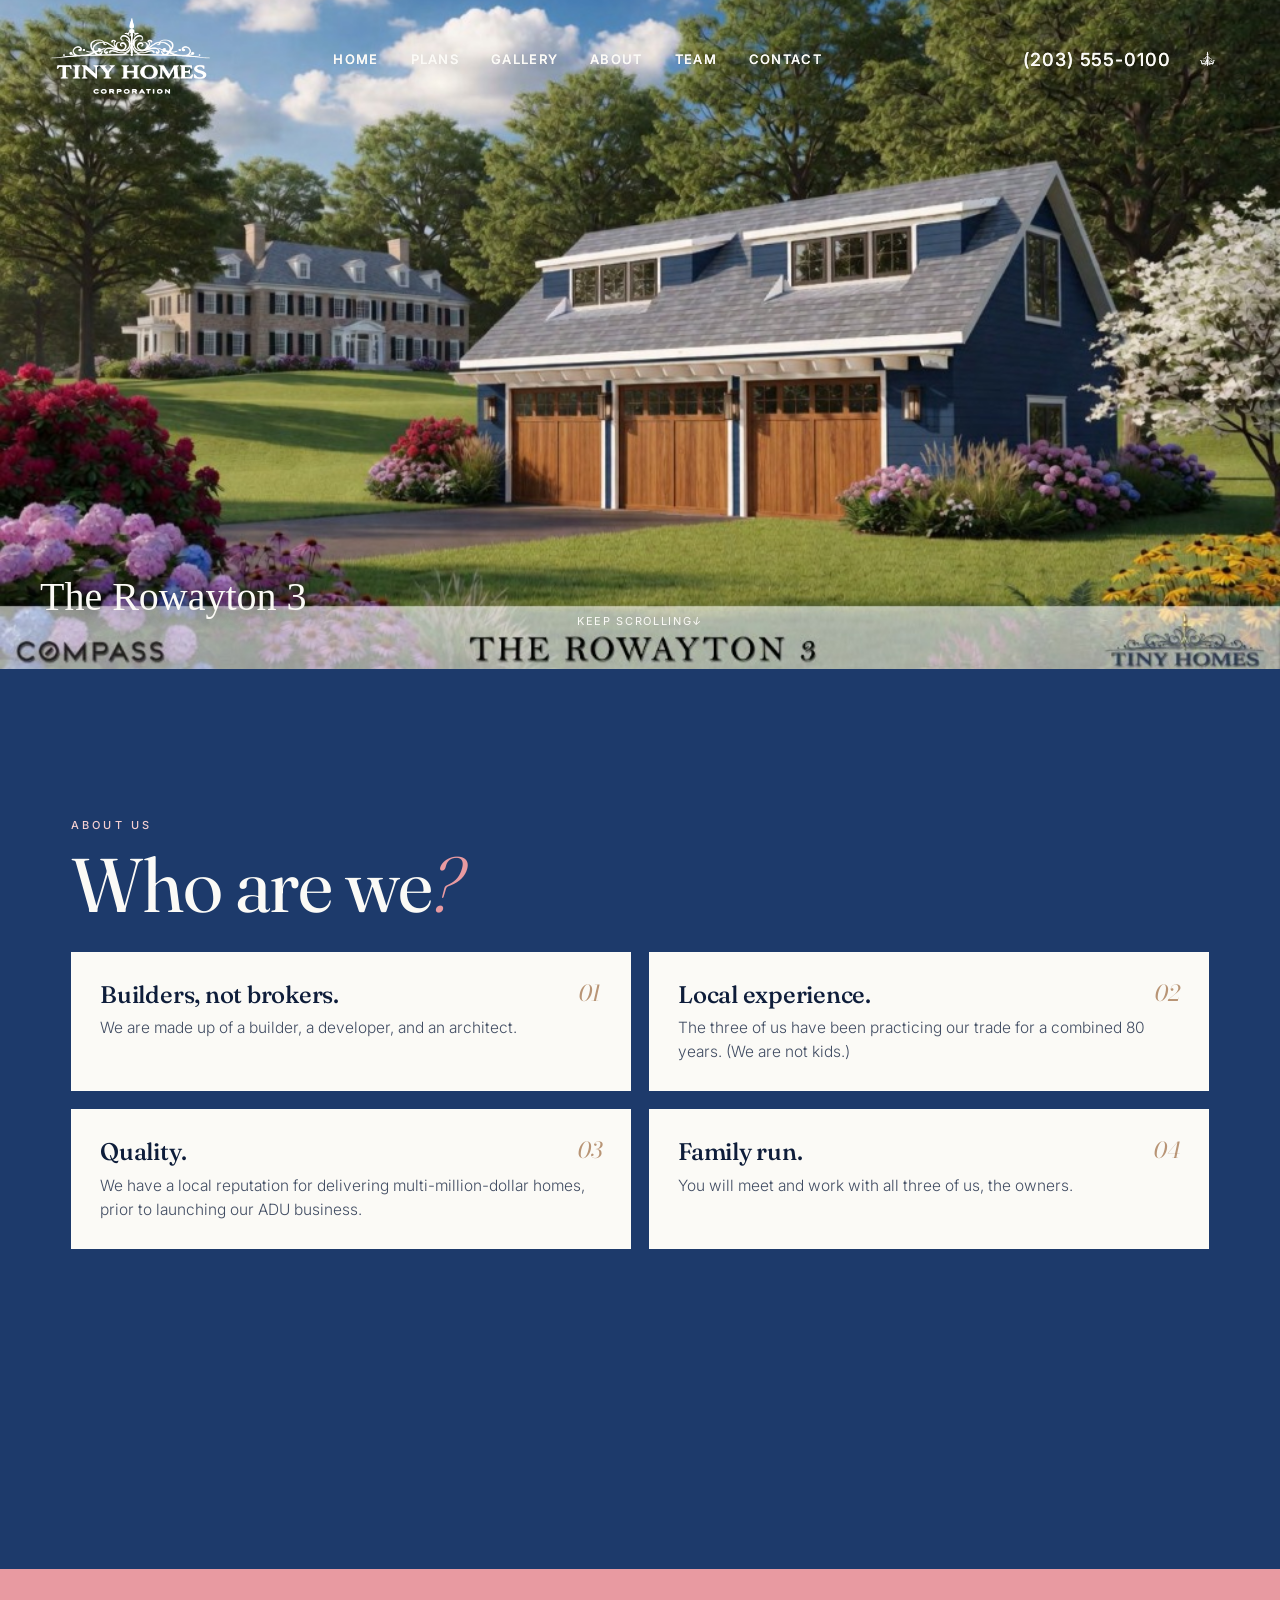
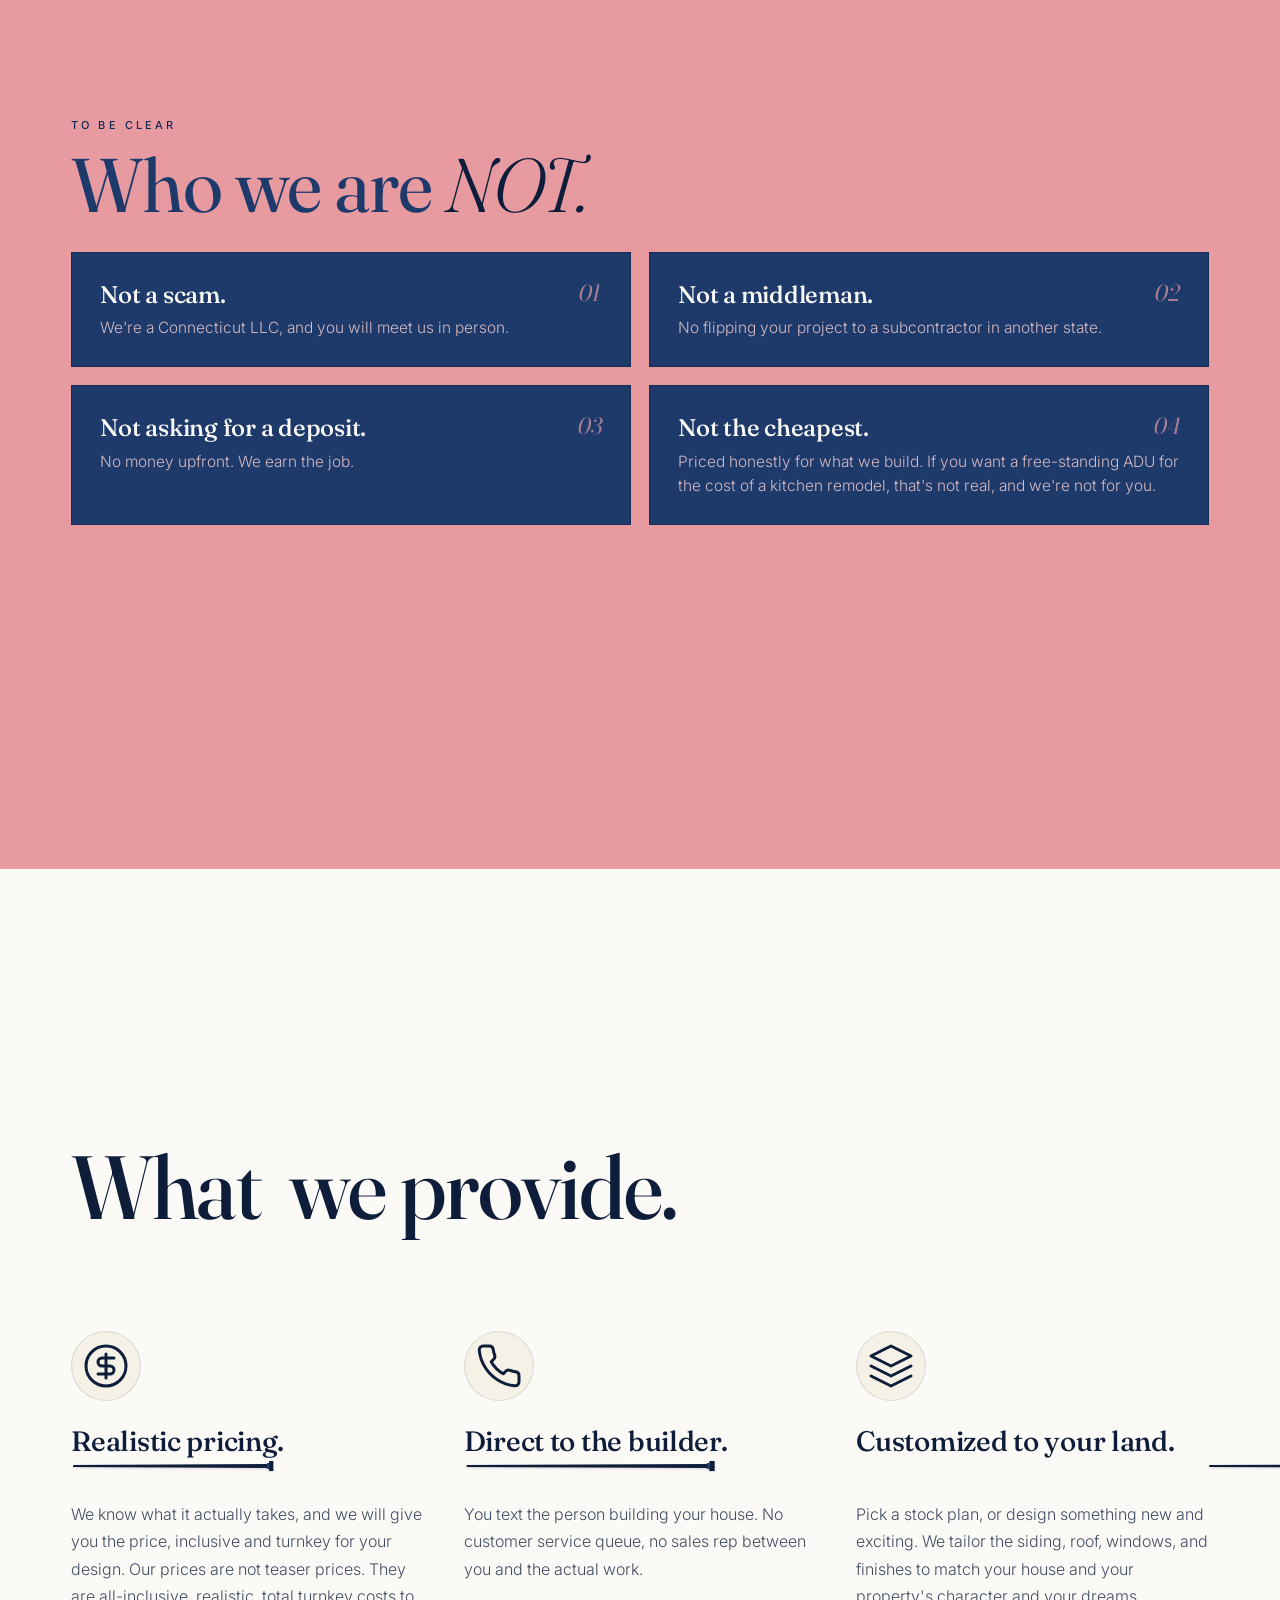
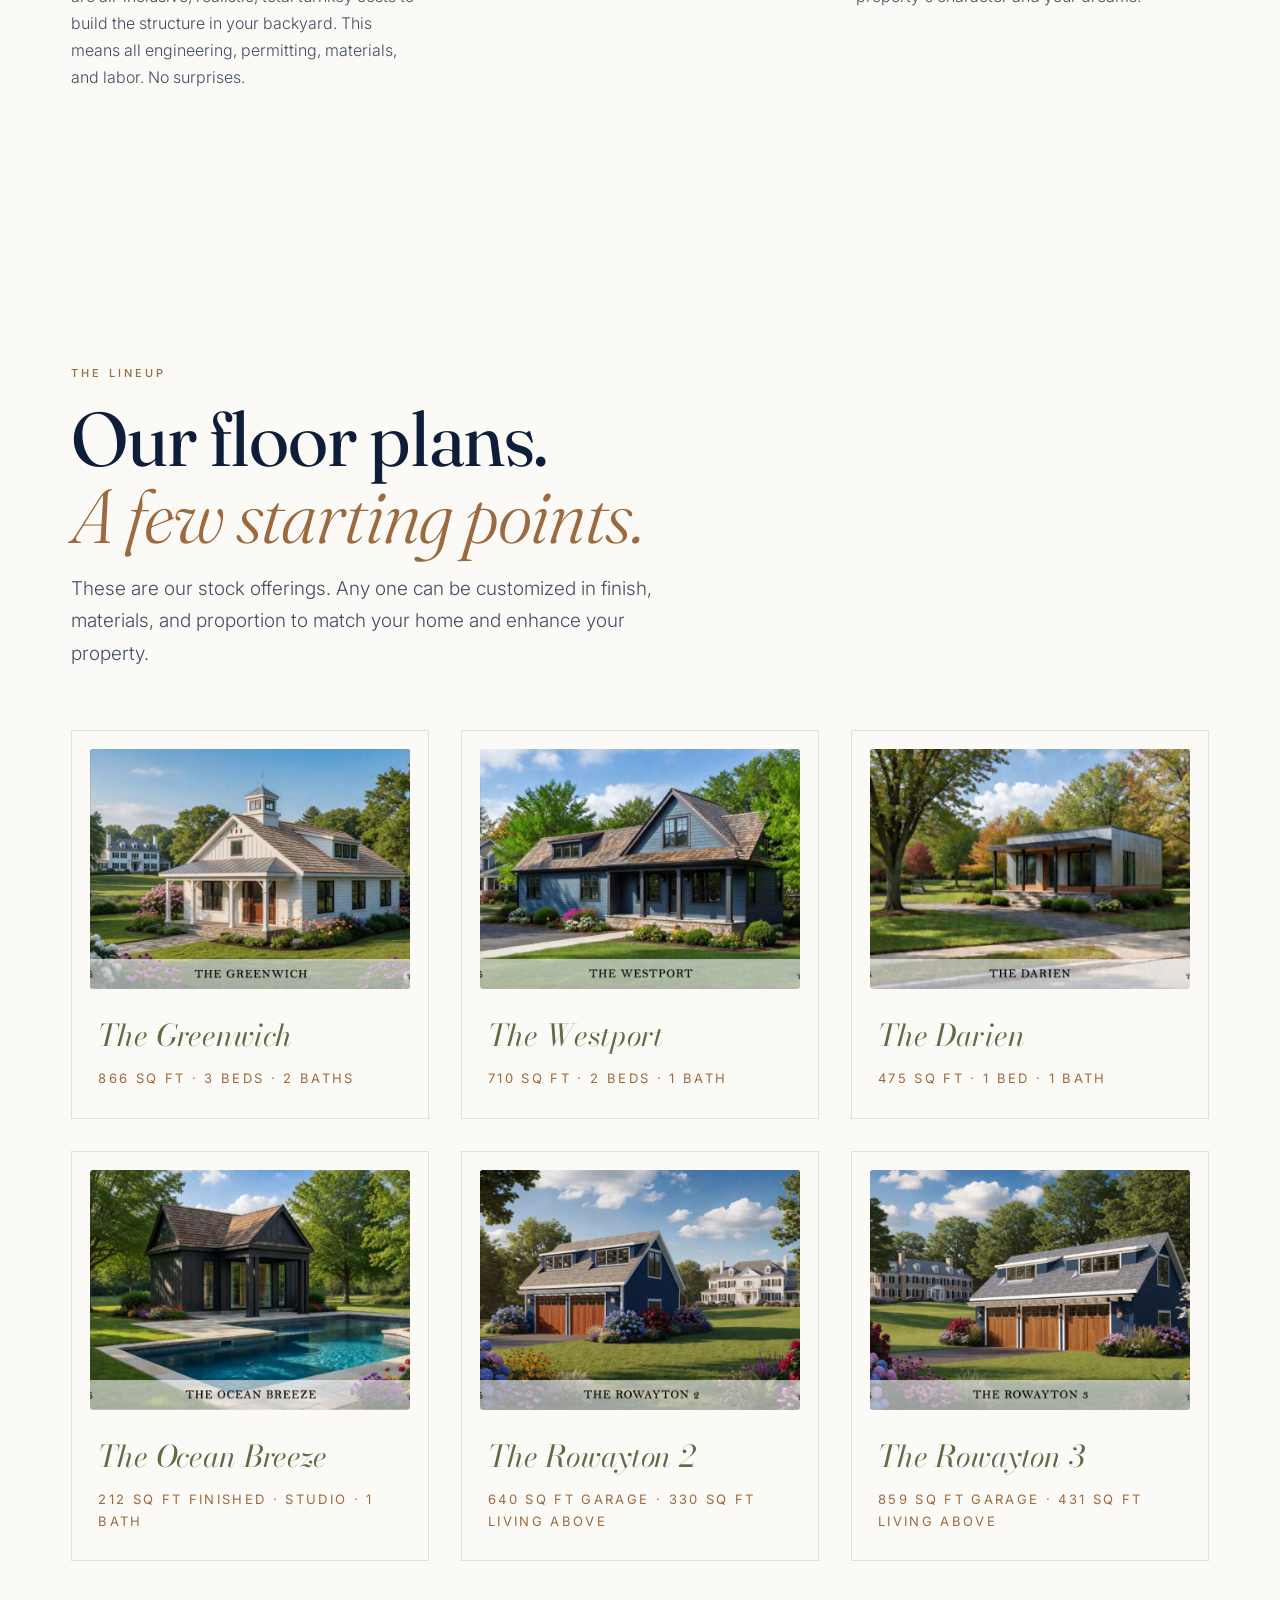
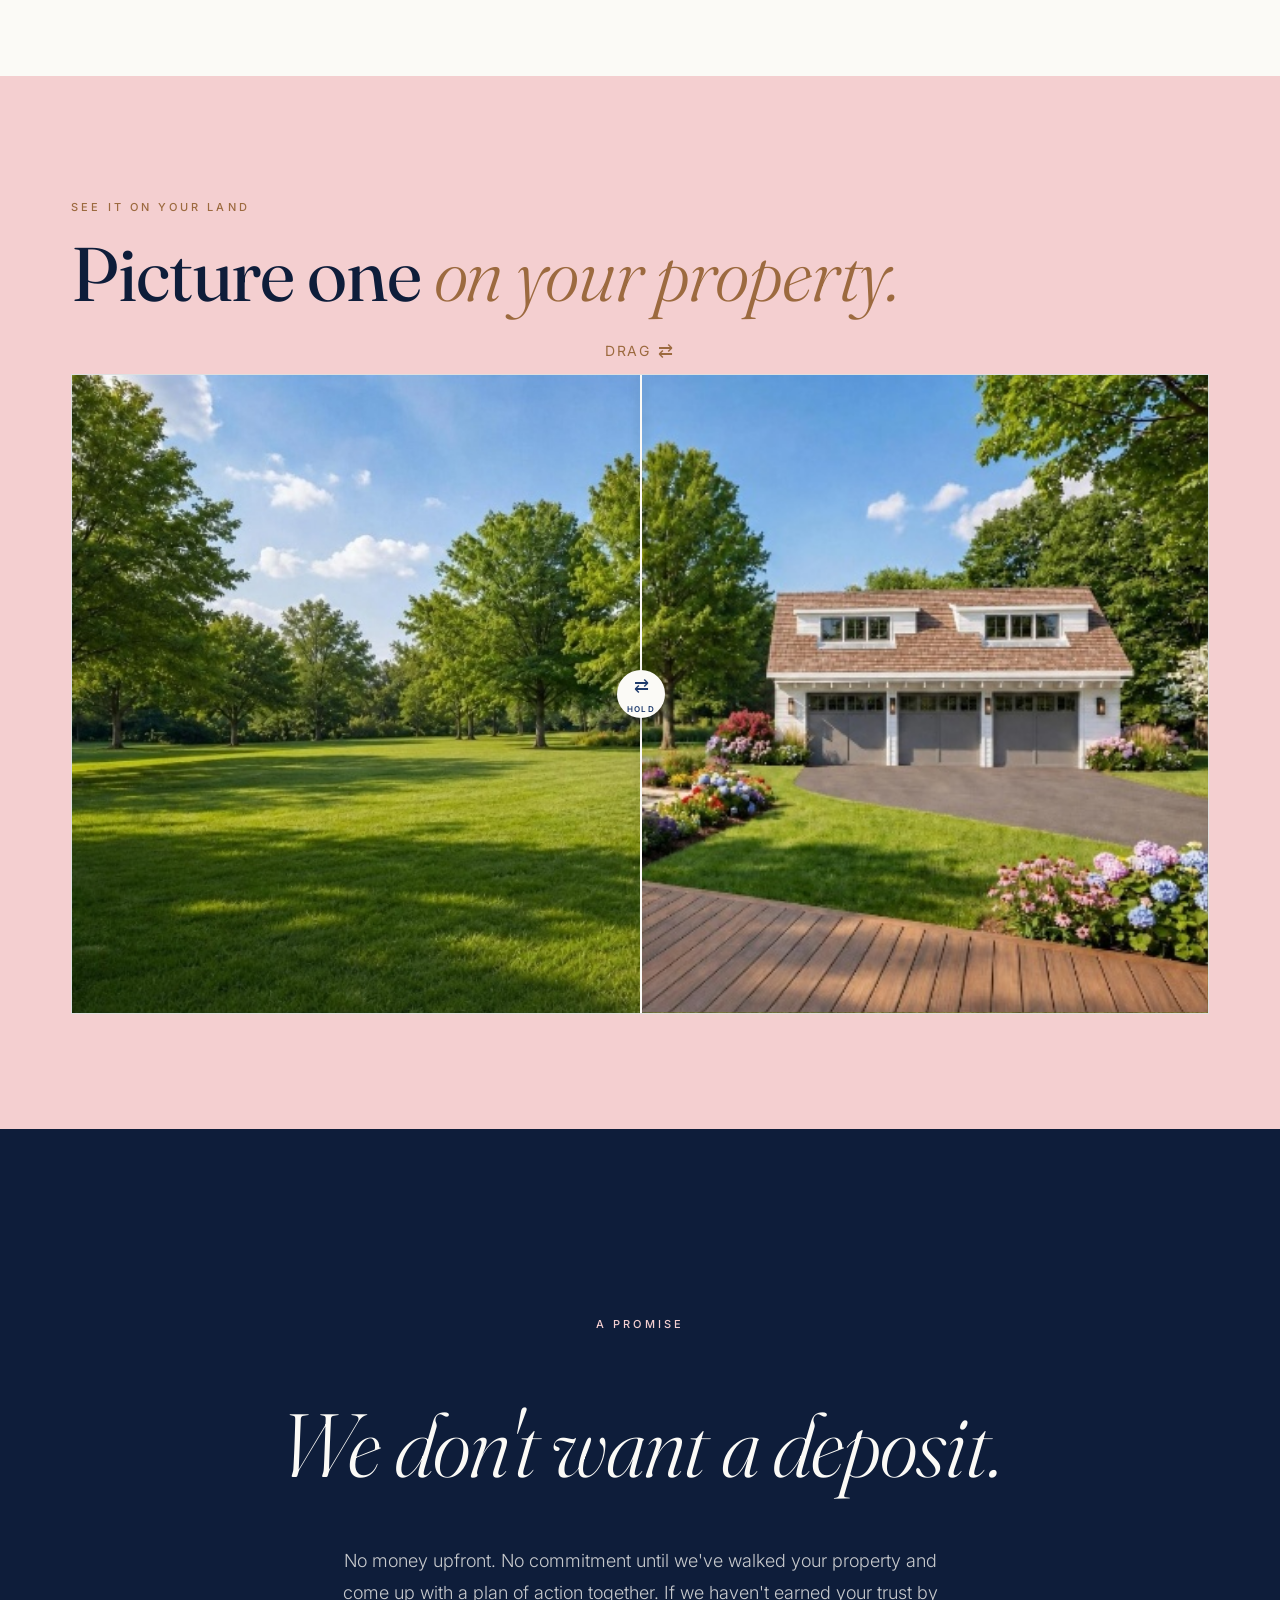
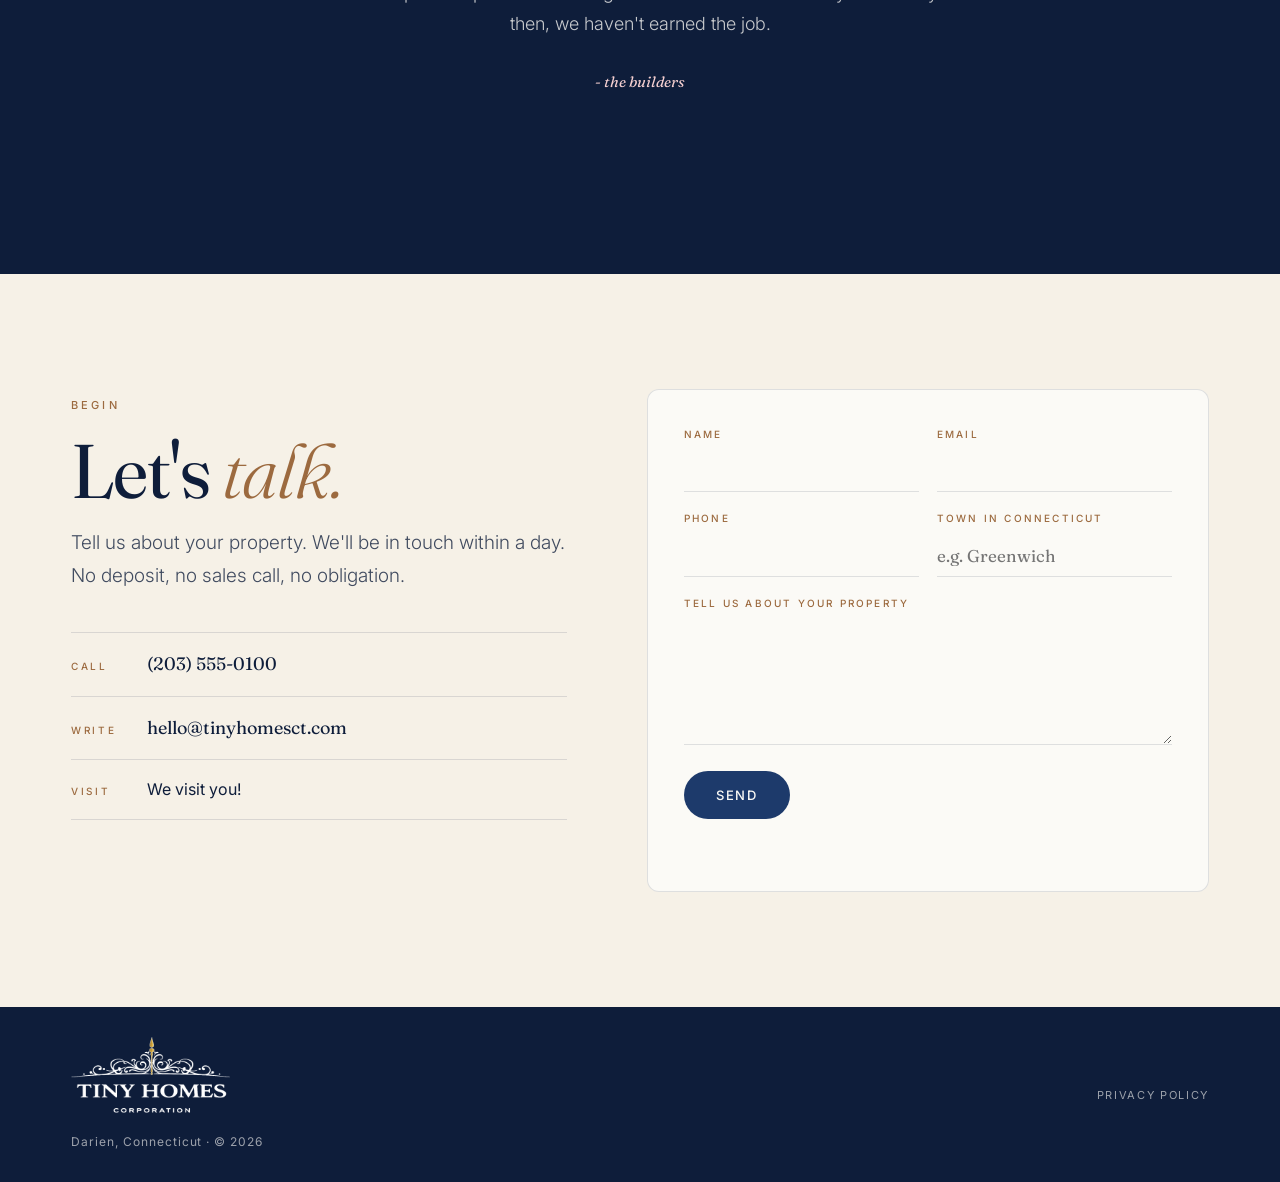
==== commit d0174074: "Address user feedback: slider labels, text updates, styling, admin panel analytics, and default imag" ====
--- a/index.html
+++ b/index.html
@@ -300,7 +300,7 @@
         <p class="deposit-body">
           No money upfront. No commitment until we've walked your property and come up with a plan of action together. If we haven't earned your trust by then, we haven't earned the job.
         </p>
-        <p class="deposit-signature"><em>— the builders</em></p>
+        <p class="deposit-signature"><em>- the builders</em></p>
       </div>
     </section>
 
@@ -317,7 +317,7 @@
           <ul class="contact-points">
             <li><strong>Call</strong> <a href="tel:+12035550100">(203) 555-0100</a></li>
             <li><strong>Write</strong> <a href="mailto:hello@tinyhomesct.com">hello@tinyhomesct.com</a></li>
-            <li><strong>Visit</strong> Darien, Connecticut</li>
+            <li><strong>Visit</strong> We visit you!</li>
           </ul>
         </div>
 
--- a/css/styles.css
+++ b/css/styles.css
@@ -1677,21 +1677,16 @@
   opacity: 0.7;
 }
 .brand-phone img {
-  width: 50px;
-  height: 50px;
+  width: 44px;
+  height: 44px;
   object-fit: contain;
 }
 .brand-phone-number {
   font-family: var(--body);
-  font-size: 14px;
+  font-size: 18px;
   font-weight: 500;
-  letter-spacing: 0.08em;
+  letter-spacing: 0.05em;
   white-space: nowrap;
-}
-/* Scale icon like the old .brand-logo */
-.brand-phone {
-  transform: translateY(-76px) scale(4);
-  transform-origin: right top;
 }
 body.is-home .site-header:not(.scrolled) .brand-phone img {
   filter: brightness(0) invert(1);
@@ -1729,8 +1724,31 @@
   80%  { transform: translateX(0); }
   100% { transform: translateX(0); }
 }
+@keyframes ba-hint-wipe {
+  0%   { clip-path: inset(0 0 0 50%); }
+  8%   { clip-path: inset(0 0 0 calc(50% + 25px)); }
+  16%  { clip-path: inset(0 0 0 calc(50% - 20px)); }
+  24%  { clip-path: inset(0 0 0 calc(50% + 15px)); }
+  30%  { clip-path: inset(0 0 0 calc(50% - 10px)); }
+  35%  { clip-path: inset(0 0 0 calc(50% + 5px)); }
+  40%  { clip-path: inset(0 0 0 50%); }
+  /* rest */
+  65%  { clip-path: inset(0 0 0 50%); }
+  /* quick shake */
+  68%  { clip-path: inset(0 0 0 calc(50% + 8px)); }
+  70%  { clip-path: inset(0 0 0 calc(50% - 8px)); }
+  72%  { clip-path: inset(0 0 0 calc(50% + 6px)); }
+  74%  { clip-path: inset(0 0 0 calc(50% - 6px)); }
+  76%  { clip-path: inset(0 0 0 calc(50% + 3px)); }
+  78%  { clip-path: inset(0 0 0 calc(50% - 3px)); }
+  80%  { clip-path: inset(0 0 0 50%); }
+  100% { clip-path: inset(0 0 0 50%); }
+}
 .ba-handle.hinting {
   animation: ba-hint-nudge 4s ease-in-out infinite;
+}
+.ba-with.hinting {
+  animation: ba-hint-wipe 4s ease-in-out infinite;
 }
 .ba-handle.hinting .ba-handle-icon {
   cursor: col-resize;
@@ -1790,7 +1808,7 @@
   opacity: 0.78;
 }
 .adu-advantages li::before {
-  content: '—';
+  content: '-';
   position: absolute;
   left: 0;
   color: var(--cognac);
@@ -1803,7 +1821,7 @@
 }
 
 /* ============================================================
-   ITEM 14 — Team page styles
+   ITEM 14 - Team page styles
    ============================================================ */
 .team-grid {
   display: grid;
@@ -1812,3 +1830,34 @@
   margin-top: 60px;
 }
 
+/* ============================================================
+   ADMIN PANEL TABS
+   ============================================================ */
+.admin-tab-btn {
+  background: none;
+  border: none;
+  color: white;
+  opacity: 0.5;
+  padding: 8px 0;
+  font-size: 14px;
+  cursor: pointer;
+  position: relative;
+  text-transform: uppercase;
+  letter-spacing: 0.1em;
+  font-family: var(--body);
+}
+.admin-tab-btn:hover {
+  opacity: 0.8;
+}
+.admin-tab-btn.active {
+  opacity: 1;
+}
+.admin-tab-btn.active::after {
+  content: '';
+  position: absolute;
+  bottom: -1px;
+  left: 0;
+  right: 0;
+  height: 2px;
+  background: var(--white);
+}
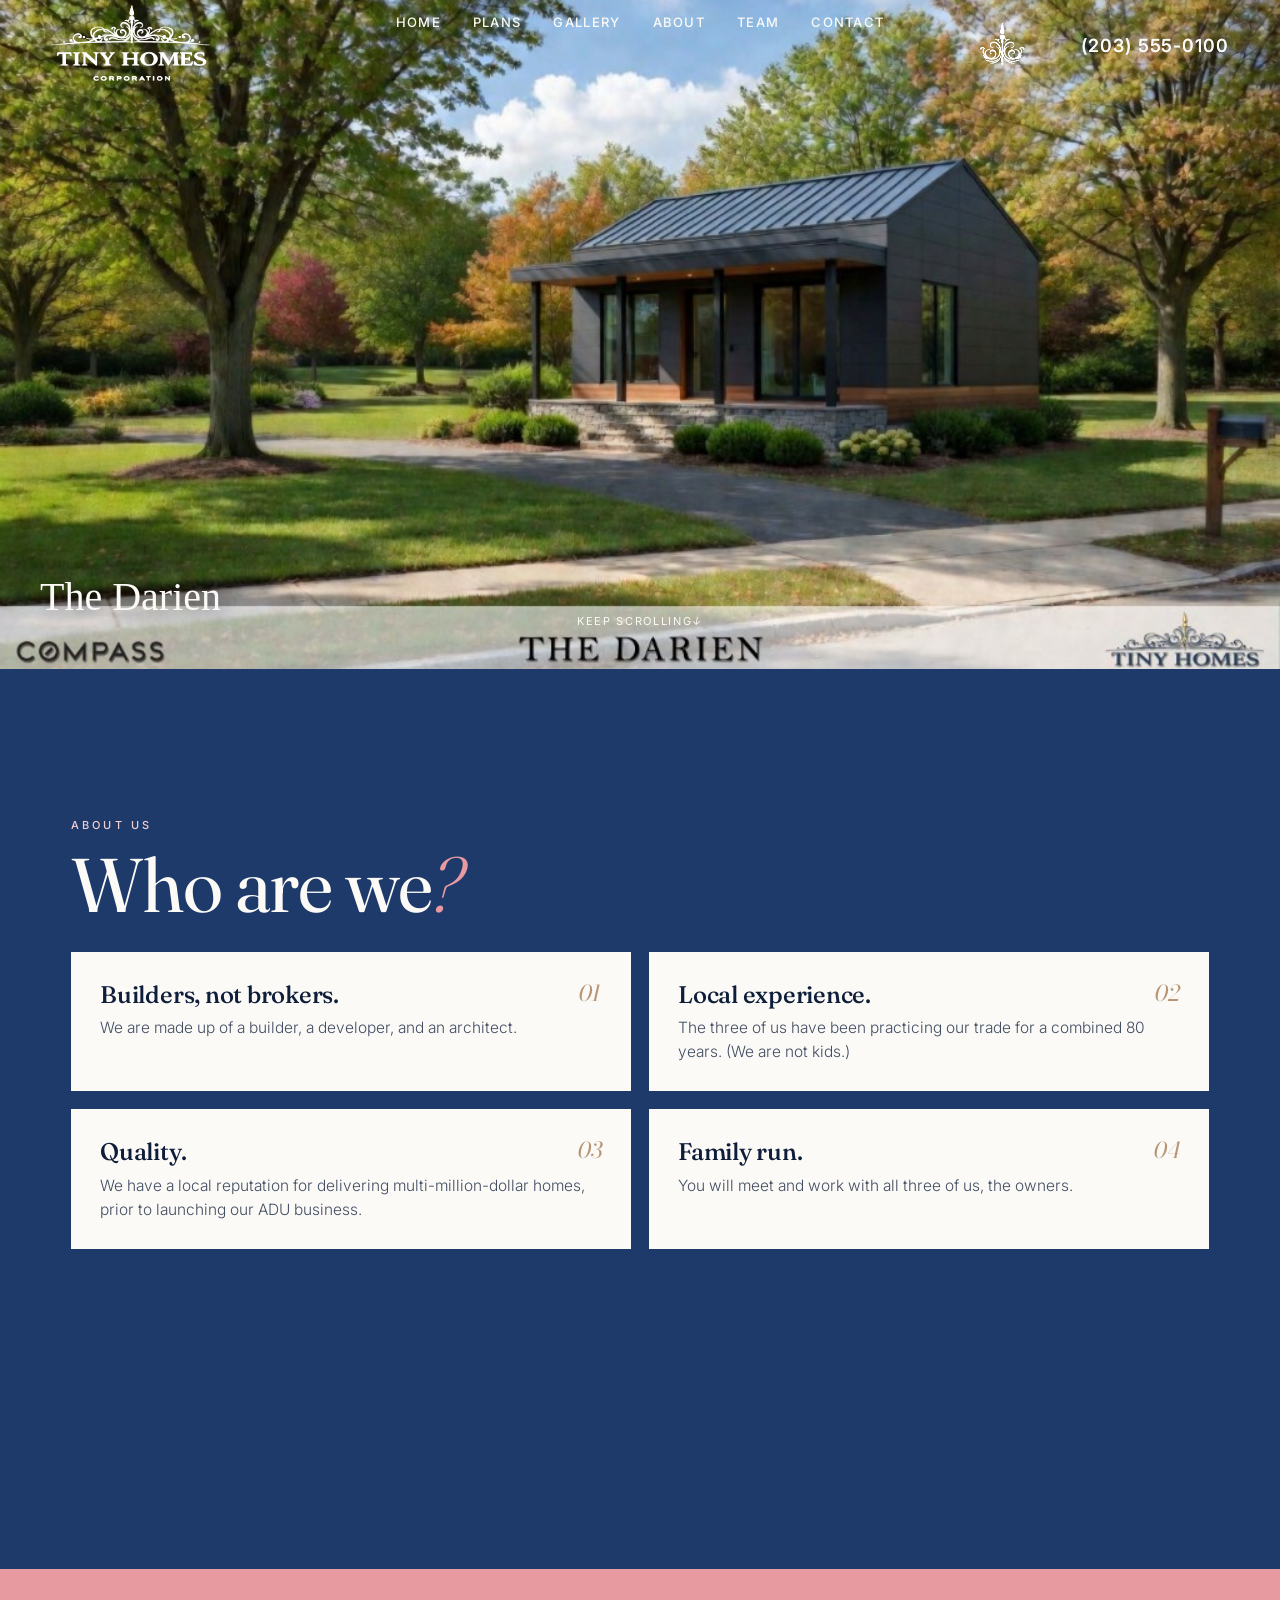
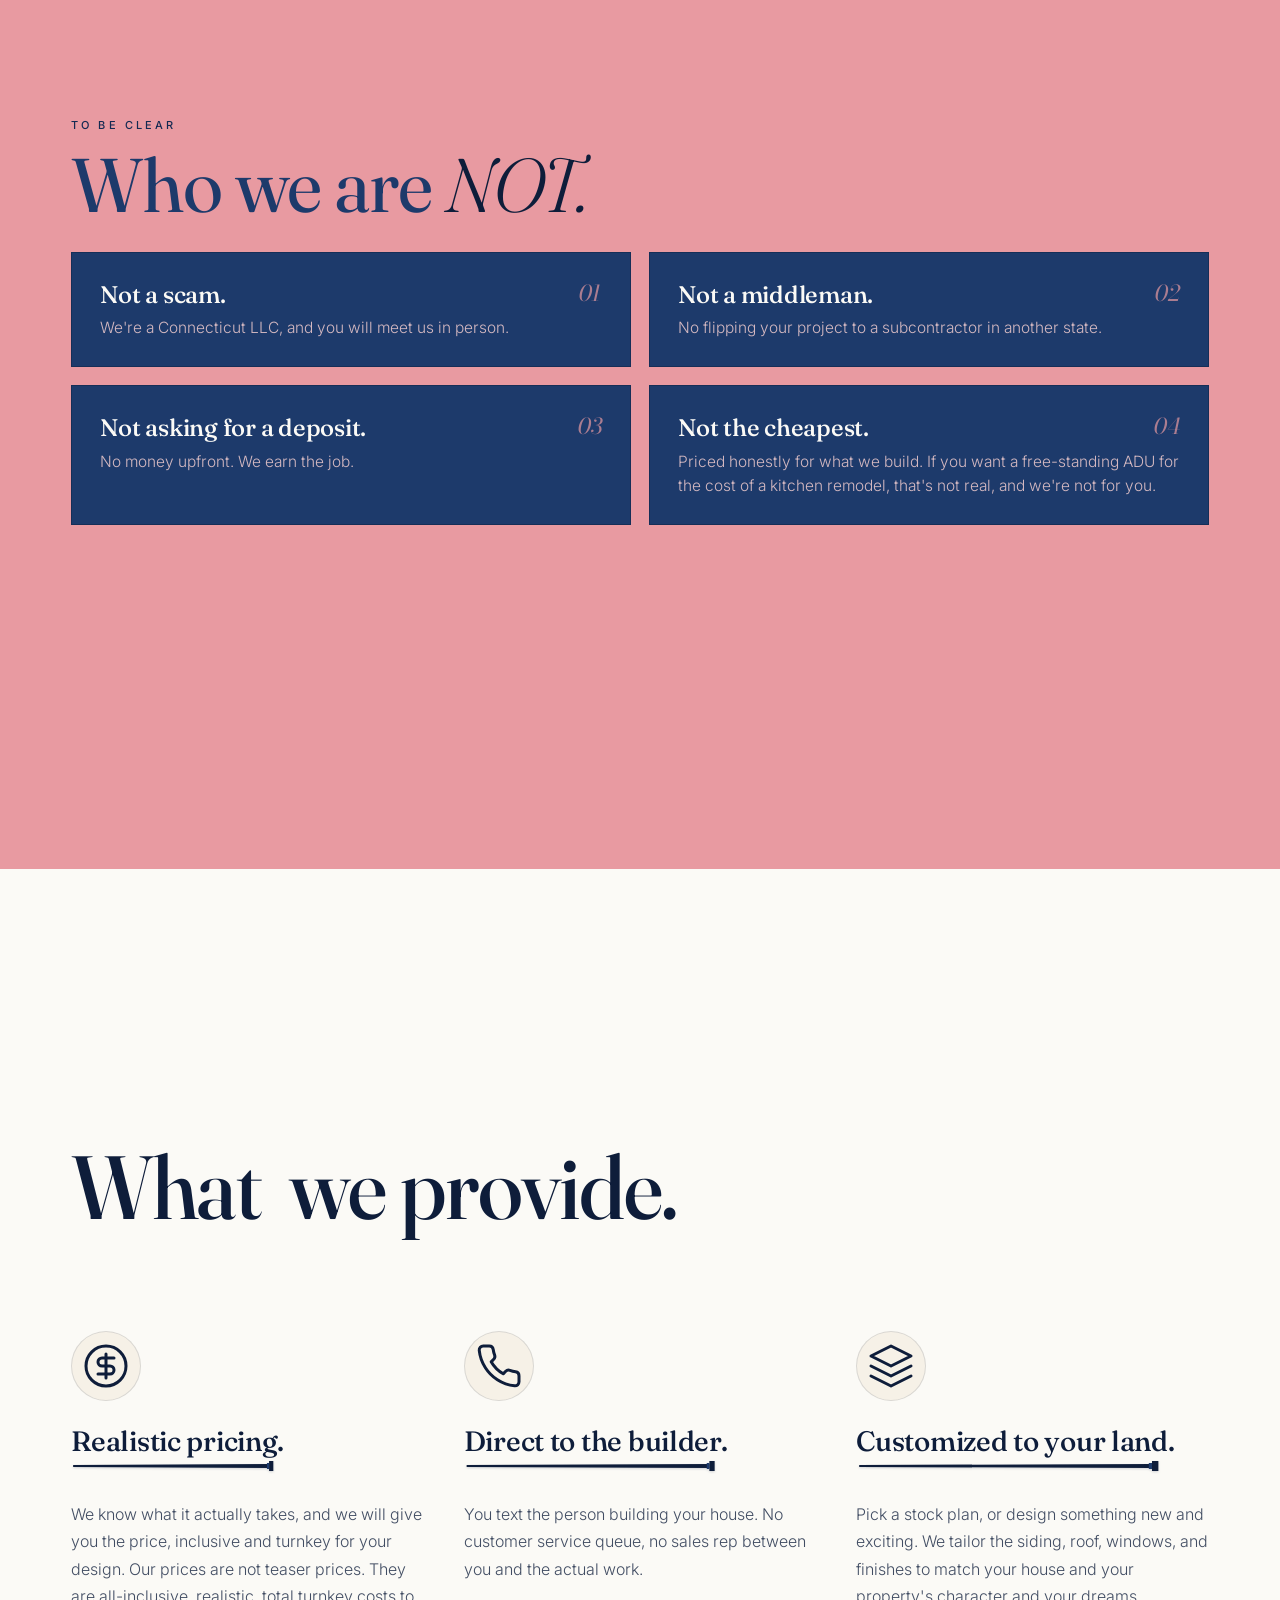
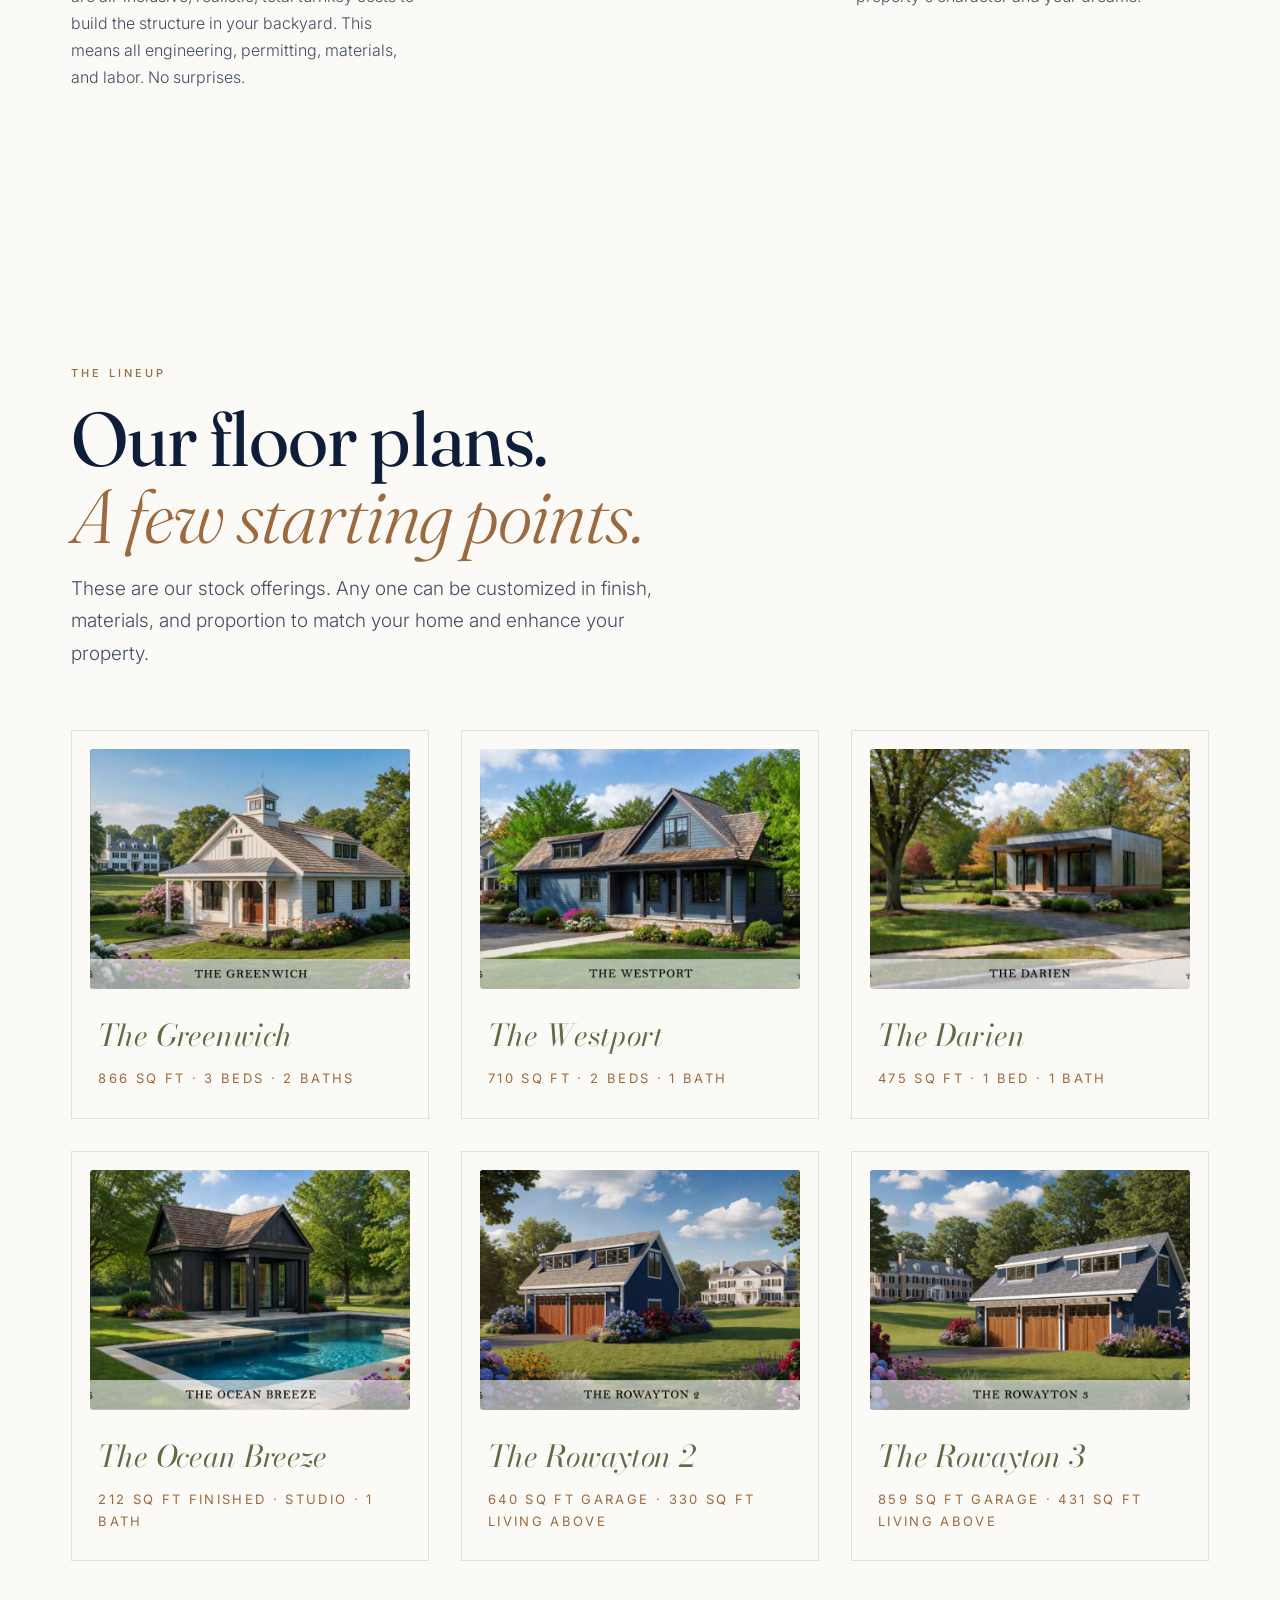
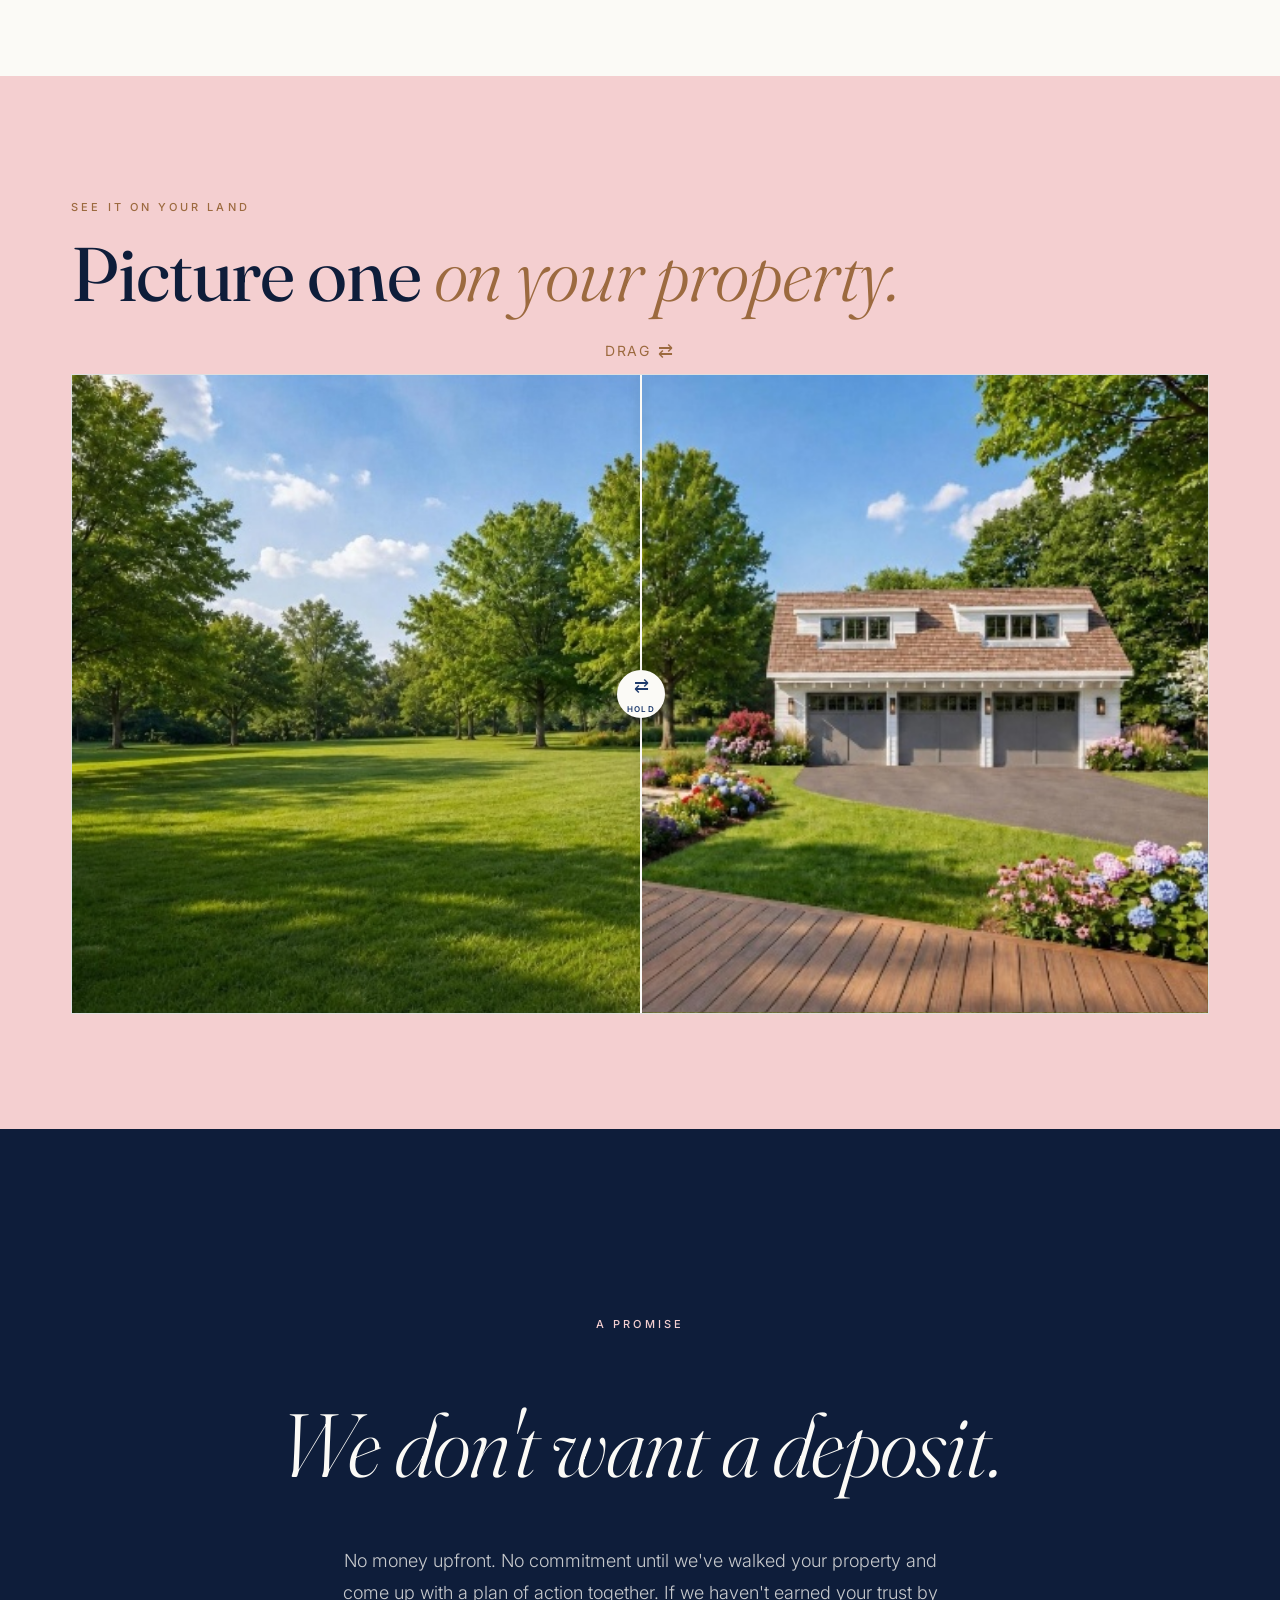
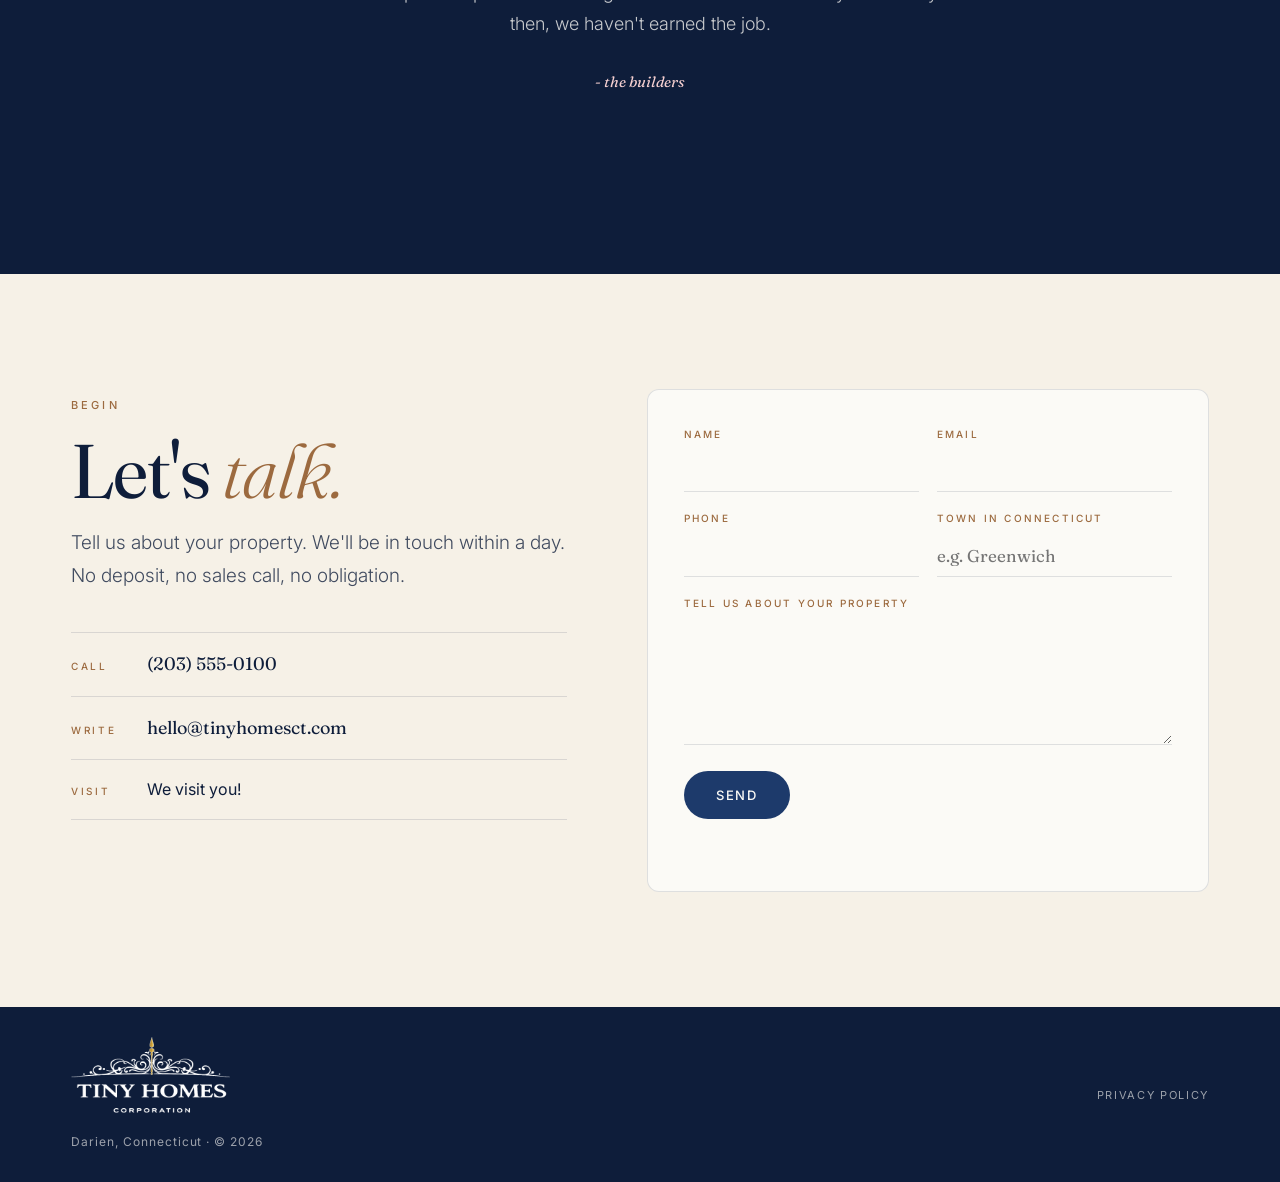
==== commit 5d37f8ea: "fix: move nav outside header in all HTML files — eliminates iOS Safari backdrop-filter trap that pre" ====
--- a/index.html
+++ b/index.html
@@ -29,7 +29,15 @@
         <span></span><span></span><span></span>
       </button>
 
-      <nav class="site-nav" id="siteNav">
+      <a href="/contact.html" class="brand-phone">
+        <span class="brand-phone-number">(203) 555-0100</span>
+        <img src="/images/logo.png" alt="TinyHomes">
+      </a>
+    </div>
+  </header>
+
+  <!-- Mobile nav overlay (outside header to avoid backdrop-filter trap on iOS) -->
+  <nav class="site-nav" id="siteNav">
         <a href="/index.html" class="nav-link">Home</a>
         <a href="/plans.html" class="nav-link">Plans</a>
         <a href="/gallery.html" class="nav-link">Gallery</a>
@@ -37,13 +45,6 @@
         <a href="/team.html" class="nav-link">Team</a>
         <a href="/contact.html" class="nav-link">Contact</a>
       </nav>
-
-      <a href="/contact.html" class="brand-phone">
-        <span class="brand-phone-number">(203) 555-0100</span>
-        <img src="/images/logo.png" alt="TinyHomes">
-      </a>
-    </div>
-  </header>
 
   <main>
 
--- a/css/styles.css
+++ b/css/styles.css
@@ -53,6 +53,12 @@
   -webkit-font-smoothing: antialiased;
   -moz-osx-font-smoothing: grayscale;
   overflow-x: hidden;
+  width: 100%;
+  position: relative;
+}
+
+html { 
+  scroll-behavior: smooth; 
 }
 
 img { max-width: 100%; display: block; }
@@ -116,7 +122,7 @@
   position: fixed;
   top: 0; left: 0; right: 0;
   z-index: 100;
-  padding: 24px 0;
+  padding: 12px 0;
   background: rgba(251, 250, 246, 0.92);
   backdrop-filter: blur(12px);
   -webkit-backdrop-filter: blur(12px);
@@ -128,7 +134,7 @@
   backdrop-filter: none;
   -webkit-backdrop-filter: none;
   border-bottom: none;
-  padding: 32px 0;
+  padding: 16px 0;
 }
 .site-header.scrolled {
   /* No overrides needed if default is already scrolled state */
@@ -140,6 +146,7 @@
   display: flex;
   align-items: center;
   justify-content: space-between;
+  position: relative;
 }
 .brand-name {
   display: flex;
@@ -987,6 +994,7 @@
 
   cursor: ew-resize;
   user-select: none;
+  touch-action: pan-y;
   border: 1px solid var(--line);
   background: var(--white);
 }
@@ -1235,6 +1243,9 @@
    RESPONSIVE
    ========================================================= */
 @media (max-width: 960px) {
+  /* Lock horizontal scrolling on mobile only */
+  html, body { overflow-x: hidden; max-width: 100vw; }
+  
   .slider-info { bottom: 60px; }
   .bullet-grid { grid-template-columns: 1fr; }
   .value-row { grid-template-columns: 1fr; gap: 30px; }
@@ -1243,26 +1254,122 @@
   .talk-form { grid-template-columns: 1fr; }
   
   .desktop-only { display: none !important; }
-  .nav-toggle { display: flex; }
+  .nav-toggle { 
+    display: flex !important; 
+    position: absolute;
+    left: 50%;
+    transform: translateX(-50%);
+    z-index: 999999 !important; /* Always above the nav overlay */
+  }
+  
+  /* On mobile, the header should go transparent at top of page */
+  body.is-home .site-header:not(.scrolled) {
+    background: transparent !important;
+    backdrop-filter: none !important;
+    -webkit-backdrop-filter: none !important;
+    border-bottom: none !important;
+  }
+  body.is-home .site-header.scrolled,
+  .site-header.scrolled {
+    backdrop-filter: none;
+    -webkit-backdrop-filter: none;
+    background: rgba(251, 250, 246, 0.98);
+  }
+  /* When nav is open, ensure header is visible */
+  .site-header.nav-open {
+    background: rgba(251, 250, 246, 0.98) !important;
+  }
+  
+  /* Full-screen overlay nav — display:none is the only truly reliable method on iOS Safari */
   .site-nav {
-    position: fixed;
-    top: -100%;
-    left: 0; right: 0;
-    background: rgba(251, 250, 246, 0.98);
-    backdrop-filter: blur(12px);
-    -webkit-backdrop-filter: blur(12px);
+    display: none !important;
+    position: fixed !important;
+    inset: 0 !important;
+    transform: none !important;
+    height: 100dvh !important;
+    width: 100vw !important;
+    background: var(--paper);
     flex-direction: column;
-    padding: 100px 24px 40px;
-    gap: 32px;
-    border-bottom: 1px solid var(--line);
-    transition: top 0.4s var(--ease);
+    justify-content: center;
+    align-items: center;
+    padding: 80px 24px;
+    gap: 40px;
+    z-index: 99999 !important;
   }
-  .site-nav.open { top: 0; }
-  .nav-link { font-size: 22px; }
+  .site-nav.open {
+    display: flex !important;
+  }
+  
+  .nav-link { font-size: 32px; font-weight: 500; }
+  
+  /* Hide unwanted captions/cues on mobile */
+  .hero-caption-container,
+  .hero-caption-text,
+  .scroll-cue,
+  .drag-cue-top {
+    display: none !important;
+  }
+  
+  /* Scale down the left logo to fit the hamburger nicely */
+  .brand-name img {
+    transform: translateY(-5px) scale(1.3);
+  }
+  
+  /* Typography Scaling */
+  .display-h2 { font-size: clamp(28px, 7vw, 42px); line-height: 1.1; }
+  .lead { font-size: 16px; margin-bottom: 24px; }
+  
+  /* Restore strike heading to a readable size on mobile */
+  .strike-heading .display-h2 { font-size: clamp(36px, 10vw, 60px); }
+  .marker-label { font-size: 1.3em; }
+  
+  /* Layout Proportions */
+  .section-pad { padding: 60px 0 !important; }
+  
+  /* Disable Sticky Scroll in Paint Sections */
+  .section-who,
+  .section-who-not {
+    height: auto !important;
+  }
+  .section-who .sticky-stage,
+  .section-who-not .sticky-stage { 
+    position: static; 
+    height: auto !important; 
+  }
+  .section-who .sticky-content,
+  .section-who-not .sticky-content {
+    position: static;
+    height: auto !important;
+  }
+  .finished-state {
+    position: static !important;
+    padding: 0 0 60px;
+    align-items: flex-start;
+  }
+  /* Remove gap at top of who sections on mobile */
+  .finished-state .container-inner {
+    padding-top: 40px;
+  }
+  .who-panel {
+    position: static;
+    opacity: 1 !important;
+    transform: none !important;
+    margin-bottom: 40px;
+    filter: none !important;
+  }
 }
 @media (max-width: 600px) {
   .plan-grid { grid-template-columns: 1fr; }
-  .hero-slider { min-height: 400px; }
+  /* Hero slider: zoom out on mobile — use object-position only, no transform shift */
+  .hero-slider { min-height: 55vh; height: 55vh; }
+  .hero-slider .slider-slide img {
+    object-fit: cover;
+    object-position: center 30%;
+    transform: scale(1);
+    width: 100%;
+    height: 100%;
+    margin: 0;
+  }
   .footer-inner { flex-direction: column; gap: 24px; text-align: center; }
   .footer-right { flex-direction: column; gap: 16px; }
 }
@@ -1296,6 +1403,20 @@
   align-items: center;
   z-index: 150;
 }
+/* Desktop only: pin nav links to the same visual row as the header */
+@media (min-width: 961px) {
+  .site-nav {
+    position: fixed;
+    top: 0;
+    left: 50%;
+    transform: translateX(-50%);
+    height: auto;
+    padding: 12px 0; /* matches .site-header padding */
+    align-items: center;
+    z-index: 101; /* just above header */
+    pointer-events: auto;
+  }
+}
 .nav-link {
   font-family: var(--body);
   font-size: 13px;
@@ -1306,9 +1427,10 @@
   transition: color 0.3s var(--ease);
 }
 .nav-link:hover { color: var(--cognac); }
-body.is-home .site-header:not(.scrolled) .nav-link { color: var(--white); }
+/* On the home page at top, nav links and hamburger go white */
+body.is-home .site-header:not(.scrolled) ~ .site-nav .nav-link { color: var(--white); }
 body.is-home .site-header:not(.scrolled) .nav-toggle span { background: var(--white); }
-body.is-home .site-header:not(.scrolled) .nav-link:hover { color: var(--pink); }
+body.is-home .site-header:not(.scrolled) ~ .site-nav .nav-link:hover { color: var(--pink); }
 
 .back-to-top {
   position: fixed;
@@ -1668,6 +1790,7 @@
 .brand-phone {
   display: flex;
   align-items: center;
+  flex-direction: row-reverse;
   gap: 14px;
   text-decoration: none;
   color: var(--ink);
@@ -1677,9 +1800,11 @@
   opacity: 0.7;
 }
 .brand-phone img {
-  width: 44px;
-  height: 44px;
+  width: 60px;
+  height: 60px;
   object-fit: contain;
+  transform: scale(2.2);
+  transform-origin: center right;
 }
 .brand-phone-number {
   font-family: var(--body);
@@ -1698,58 +1823,15 @@
 @media (max-width: 960px) {
   .brand-phone-number { display: none; }
   .brand-phone { transform: none; }
-  .brand-phone img { width: 36px; height: 36px; }
-}
-
-/* ============================================================
-   ITEM 11 — Before/after slider hint animation
-   ============================================================ */
-@keyframes ba-hint-nudge {
-  0%   { transform: translateX(0); }
-  8%   { transform: translateX(-25px); }
-  16%  { transform: translateX(20px); }
-  24%  { transform: translateX(-15px); }
-  30%  { transform: translateX(10px); }
-  35%  { transform: translateX(-5px); }
-  40%  { transform: translateX(0); }
-  /* rest */
-  65%  { transform: translateX(0); }
-  /* quick shake */
-  68%  { transform: translateX(-8px); }
-  70%  { transform: translateX(8px); }
-  72%  { transform: translateX(-6px); }
-  74%  { transform: translateX(6px); }
-  76%  { transform: translateX(-3px); }
-  78%  { transform: translateX(3px); }
-  80%  { transform: translateX(0); }
-  100% { transform: translateX(0); }
-}
-@keyframes ba-hint-wipe {
-  0%   { clip-path: inset(0 0 0 50%); }
-  8%   { clip-path: inset(0 0 0 calc(50% + 25px)); }
-  16%  { clip-path: inset(0 0 0 calc(50% - 20px)); }
-  24%  { clip-path: inset(0 0 0 calc(50% + 15px)); }
-  30%  { clip-path: inset(0 0 0 calc(50% - 10px)); }
-  35%  { clip-path: inset(0 0 0 calc(50% + 5px)); }
-  40%  { clip-path: inset(0 0 0 50%); }
-  /* rest */
-  65%  { clip-path: inset(0 0 0 50%); }
-  /* quick shake */
-  68%  { clip-path: inset(0 0 0 calc(50% + 8px)); }
-  70%  { clip-path: inset(0 0 0 calc(50% - 8px)); }
-  72%  { clip-path: inset(0 0 0 calc(50% + 6px)); }
-  74%  { clip-path: inset(0 0 0 calc(50% - 6px)); }
-  76%  { clip-path: inset(0 0 0 calc(50% + 3px)); }
-  78%  { clip-path: inset(0 0 0 calc(50% - 3px)); }
-  80%  { clip-path: inset(0 0 0 50%); }
-  100% { clip-path: inset(0 0 0 50%); }
-}
-.ba-handle.hinting {
-  animation: ba-hint-nudge 4s ease-in-out infinite;
-}
-.ba-with.hinting {
-  animation: ba-hint-wipe 4s ease-in-out infinite;
-}
+  .brand-phone img { 
+    width: 44px; 
+    height: 44px; 
+    transform: scale(2.5);
+    transform-origin: center right;
+  }
+}
+
+
 .ba-handle.hinting .ba-handle-icon {
   cursor: col-resize;
 }
@@ -1861,3 +1943,134 @@
   height: 2px;
   background: var(--white);
 }
+
+/* ============================================================
+   ANALYTICS DASHBOARD
+   ============================================================ */
+/* Fix admin panel background - needs to be dark not transparent */
+.admin-panel {
+  background: rgba(6, 8, 14, 0.4) !important;
+  backdrop-filter: blur(8px) !important;
+  -webkit-backdrop-filter: blur(8px) !important;
+}
+
+.a-kpi-card {
+  background: rgba(255,255,255,0.05);
+  border: 1px solid rgba(255,255,255,0.08);
+  border-radius: 8px;
+  padding: 20px;
+  transition: border-color 0.2s;
+}
+.a-kpi-card:hover {
+  border-color: rgba(255,255,255,0.2);
+}
+.a-kpi-label {
+  font-size: 11px;
+  text-transform: uppercase;
+  letter-spacing: 0.1em;
+  opacity: 0.5;
+  margin-bottom: 8px;
+  font-family: 'Menlo', monospace;
+}
+.a-kpi-val {
+  font-size: 28px;
+  font-weight: 600;
+  font-family: 'Menlo', monospace;
+  color: #fff;
+  margin-bottom: 6px;
+  letter-spacing: -0.02em;
+}
+.a-kpi-delta {
+  font-size: 11px;
+  opacity: 0.6;
+}
+.a-kpi-delta.positive { color: #7ecb8a; }
+.a-kpi-delta.negative { color: #e07070; }
+.a-kpi-delta.neutral  { color: #c8a96e; }
+
+.a-chart-card {
+  background: rgba(255,255,255,0.04);
+  border: 1px solid rgba(255,255,255,0.07);
+  border-radius: 8px;
+  padding: 20px;
+  position: relative;
+  overflow: visible;
+}
+.a-chart-header {
+  display: flex;
+  justify-content: space-between;
+  align-items: flex-start;
+  margin-bottom: 16px;
+}
+.a-chart-title {
+  font-size: 14px;
+  font-weight: 500;
+  color: rgba(255,255,255,0.9);
+  margin-bottom: 3px;
+}
+.a-chart-sub {
+  font-size: 11px;
+  opacity: 0.4;
+  font-family: 'Menlo', monospace;
+}
+.a-chart-card canvas {
+  width: 100%;
+  display: block;
+}
+
+.a-period-btn {
+  background: transparent;
+  border: 1px solid rgba(255,255,255,0.15);
+  color: rgba(255,255,255,0.5);
+  font-size: 11px;
+  padding: 4px 10px;
+  border-radius: 4px;
+  cursor: pointer;
+  font-family: 'Menlo', monospace;
+  transition: all 0.15s;
+}
+.a-period-btn:hover {
+  border-color: rgba(255,255,255,0.4);
+  color: rgba(255,255,255,0.8);
+}
+.a-period-btn.active {
+  background: rgba(42,95,170,0.6);
+  border-color: #2a5faa;
+  color: #fff;
+}
+
+.a-tooltip {
+  position: absolute;
+  background: rgba(10,10,20,0.95);
+  border: 1px solid rgba(255,255,255,0.15);
+  border-radius: 6px;
+  padding: 8px 12px;
+  font-size: 12px;
+  font-family: 'Menlo', monospace;
+  color: #fff;
+  pointer-events: none;
+  z-index: 10;
+  white-space: nowrap;
+}
+
+.admin-close {
+  position: static !important;
+  font-size: 28px !important;
+  line-height: 1 !important;
+  width: 36px;
+  height: 36px;
+  display: flex;
+  align-items: center;
+  justify-content: center;
+  border-radius: 50%;
+  background: rgba(255,255,255,0.08) !important;
+  border: none !important;
+  color: rgba(255,255,255,0.8) !important;
+  cursor: pointer;
+  flex-shrink: 0;
+  transition: background 0.2s;
+}
+.admin-close:hover {
+  background: rgba(255,255,255,0.18) !important;
+  opacity: 1 !important;
+}
